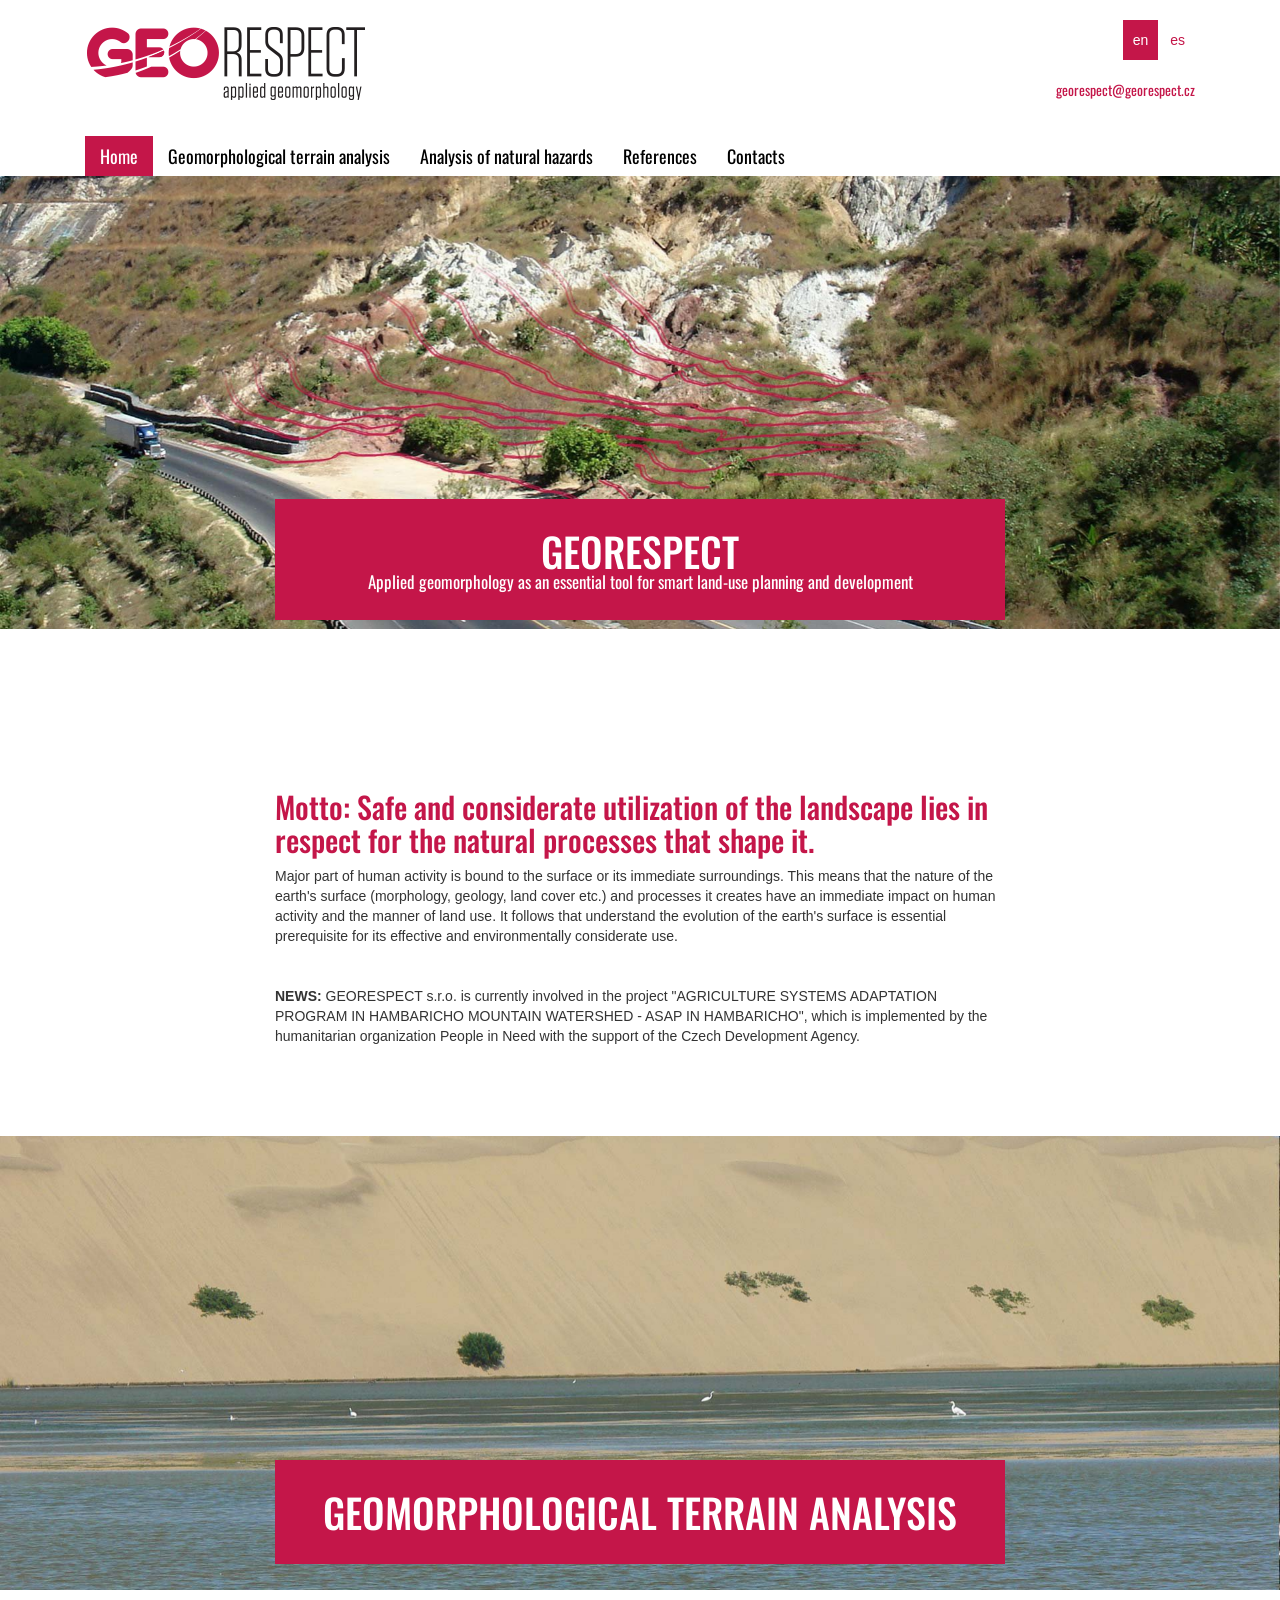
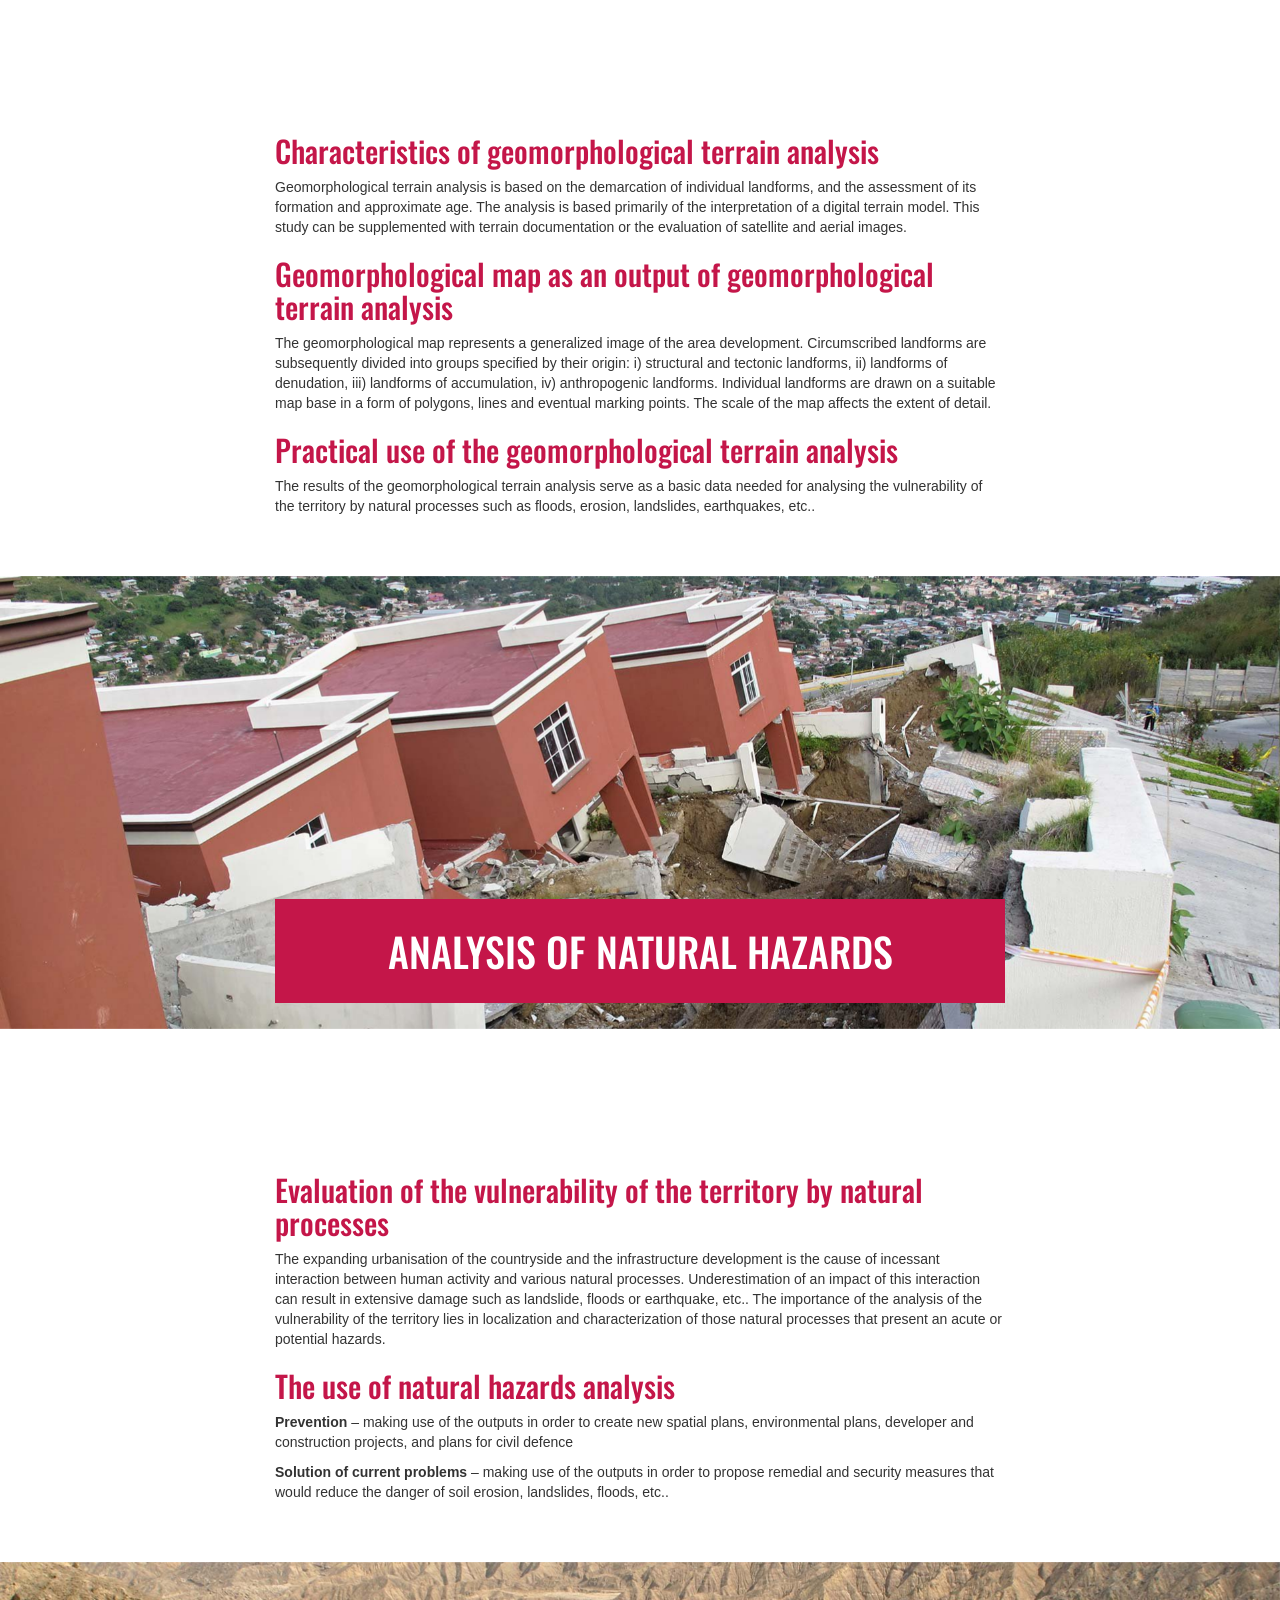
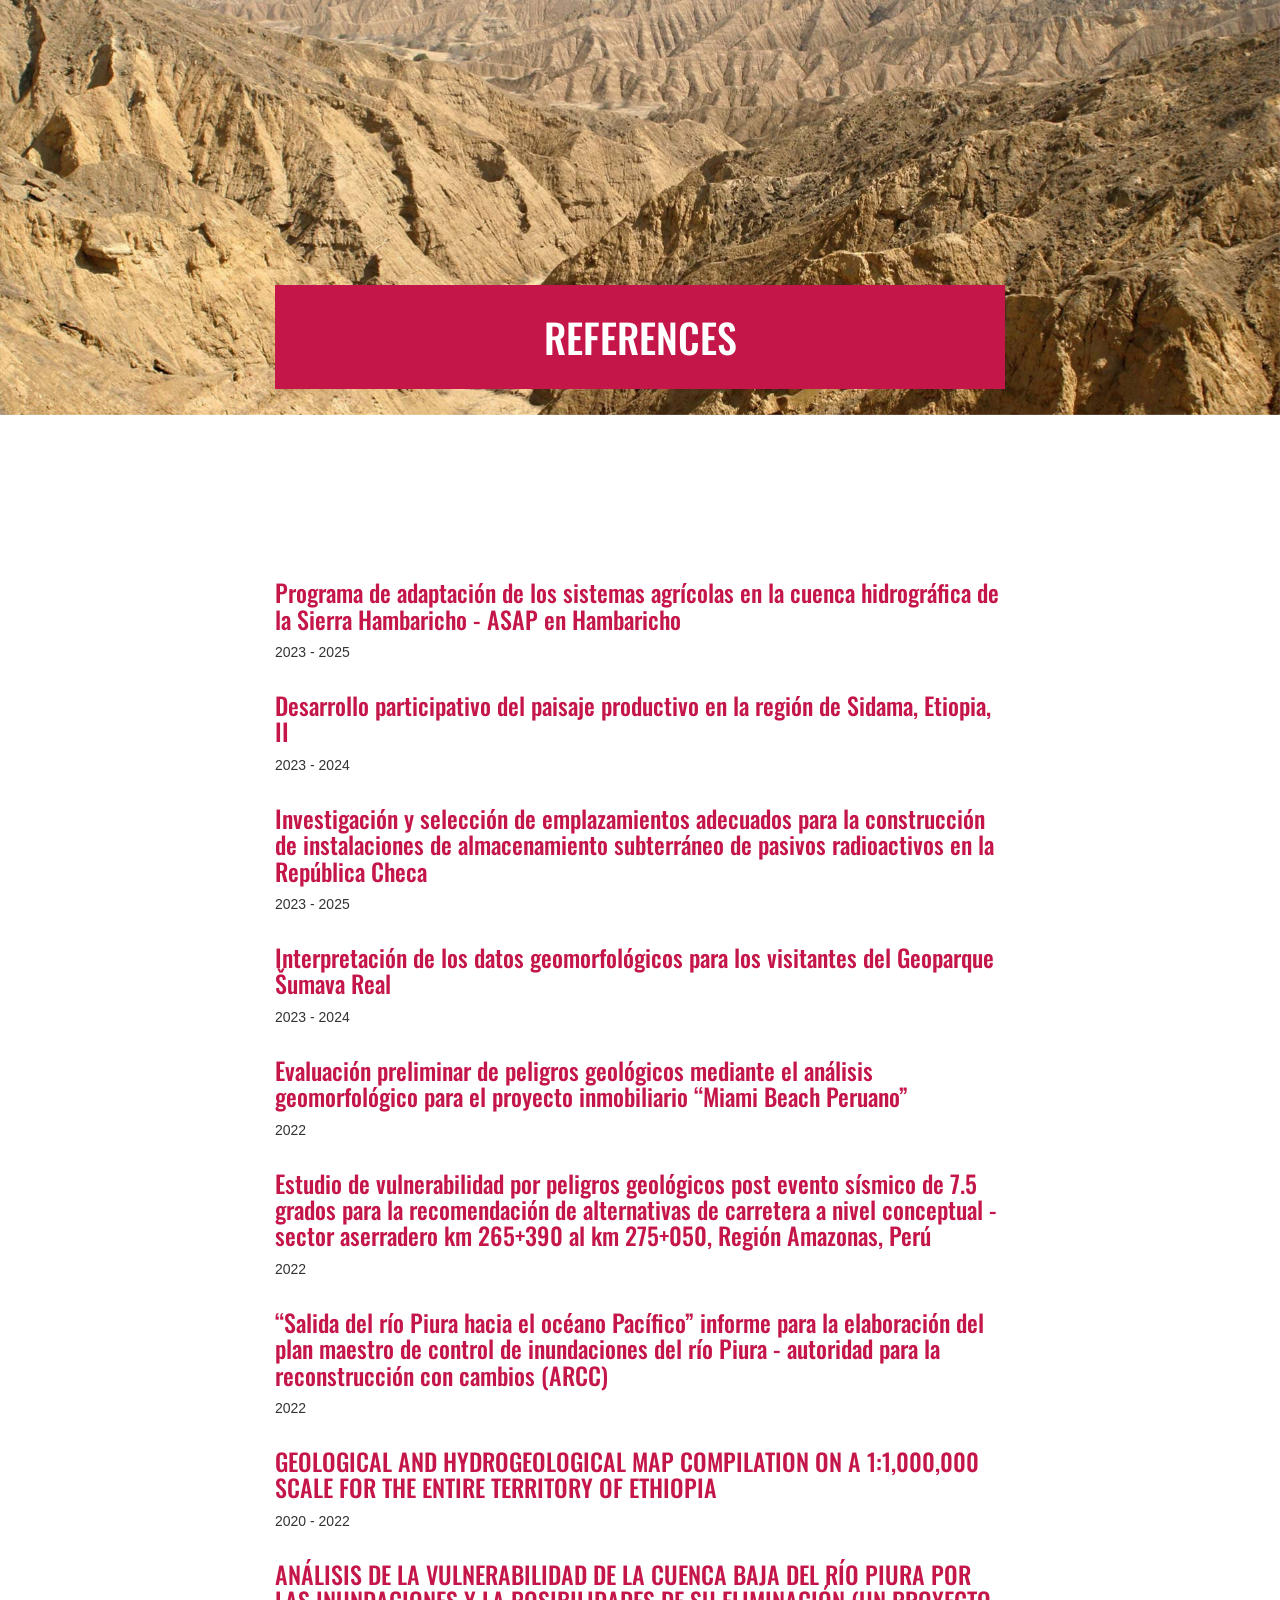
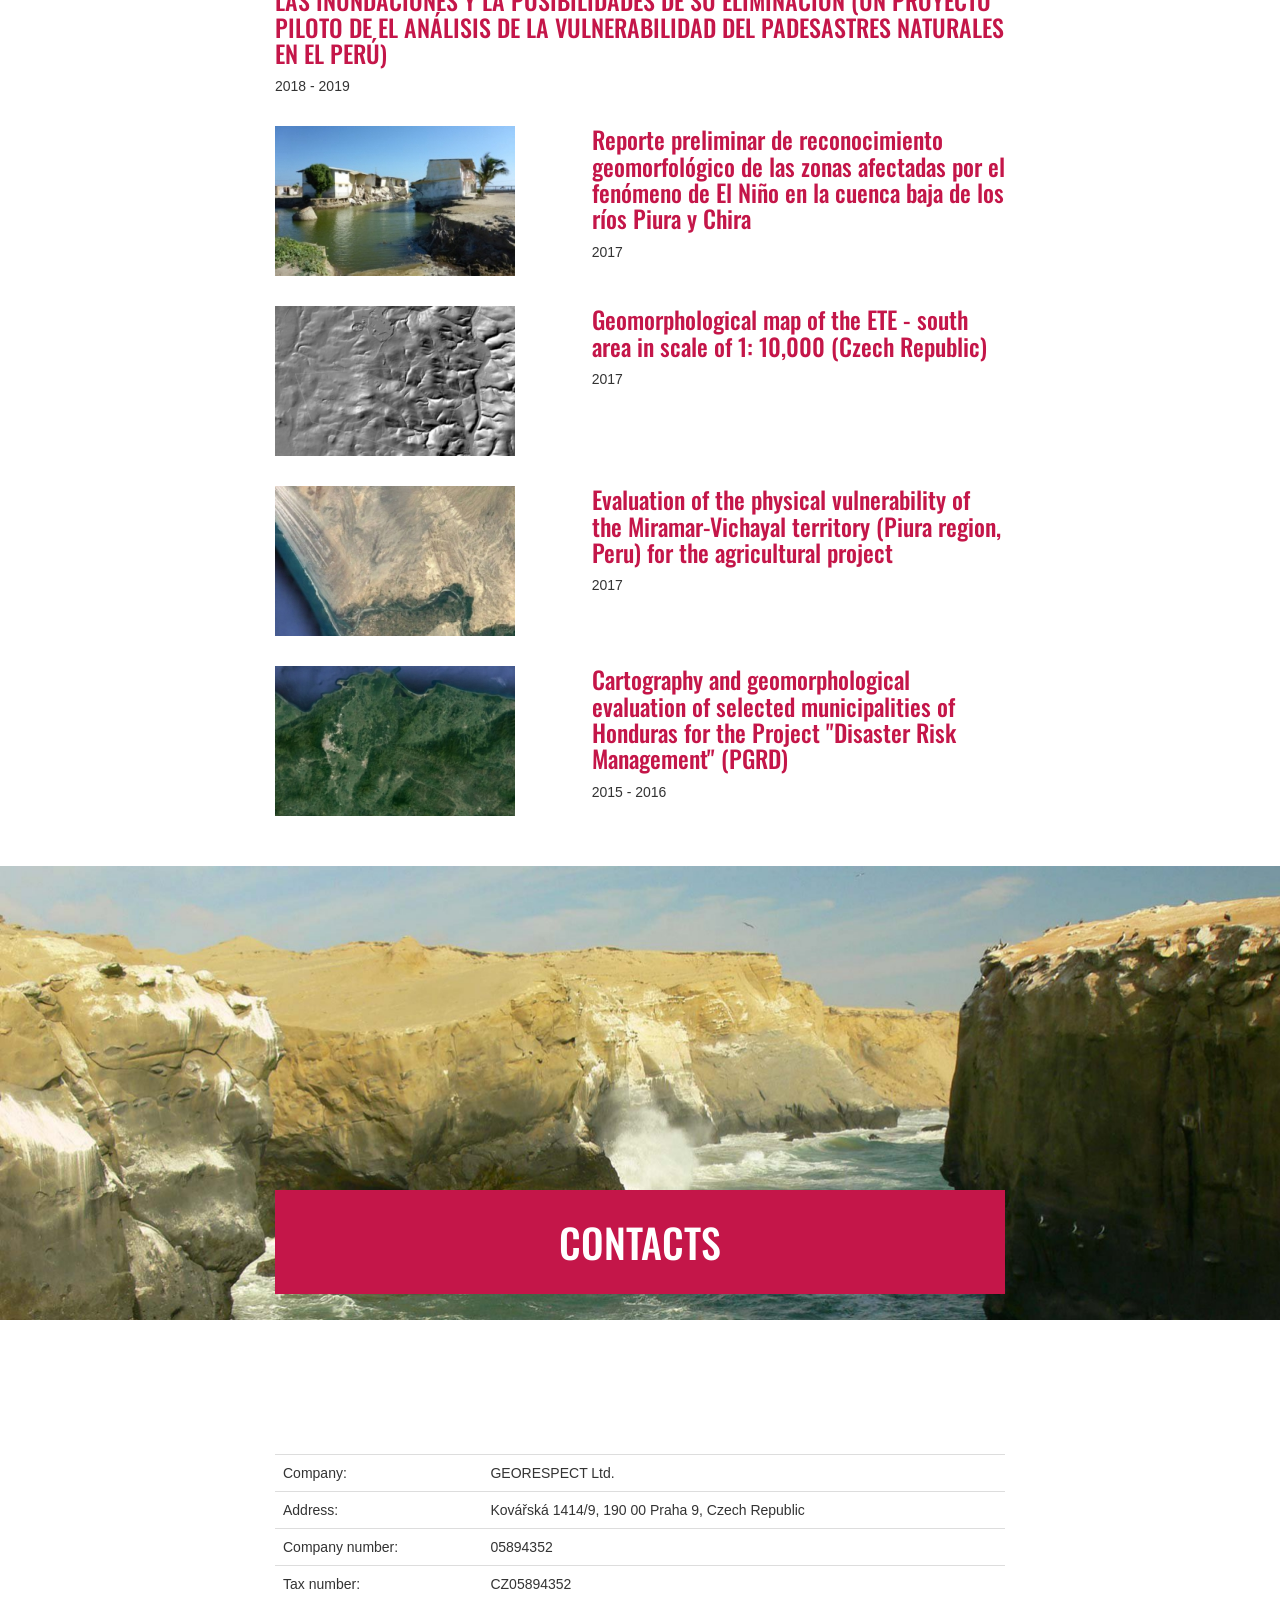
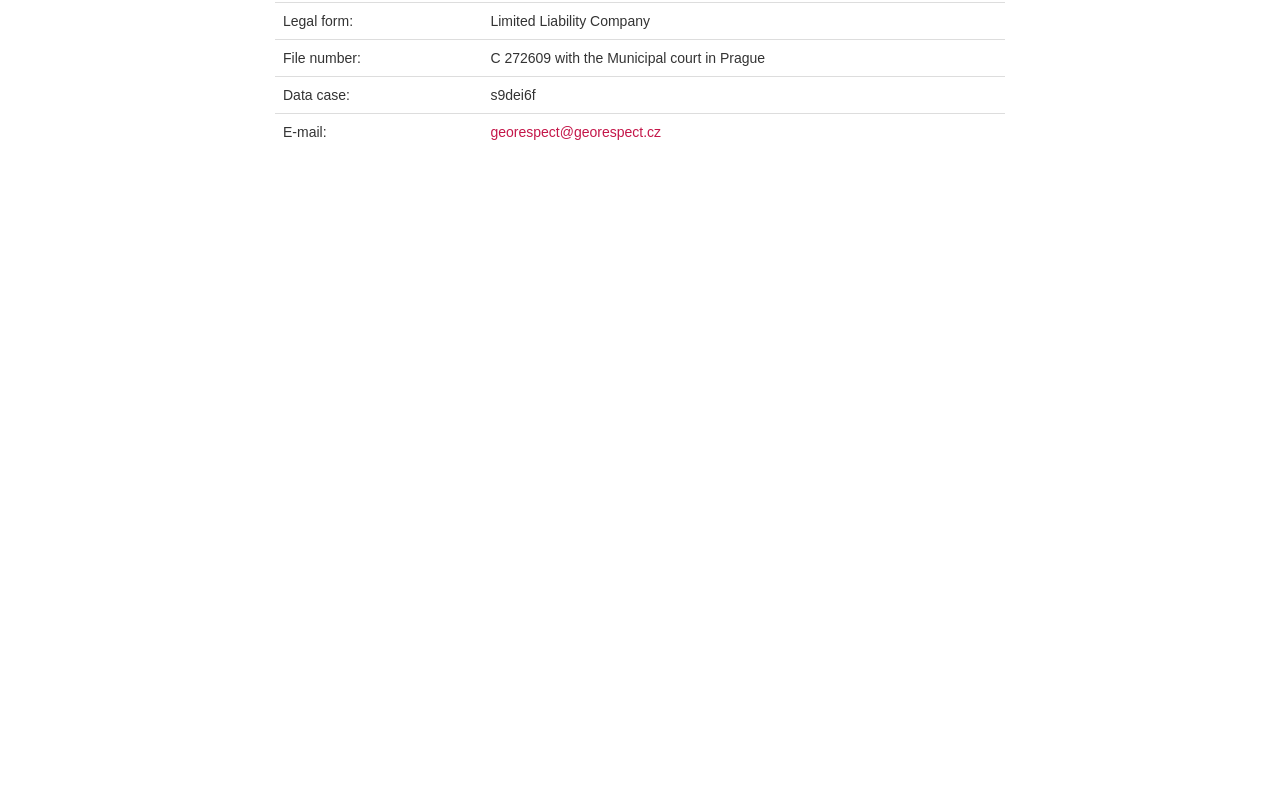
==== cs/index.html @ f71c18c5 "Initial commit" ====
<!DOCTYPE html>
<html>
<head>
	<meta http-equiv="Content-Type" content="text/html; charset=utf-8">

	<meta name="description" content="Home">
	<meta name="keywords" content="Home">
	<meta name="viewport" content="width=device-width, initial-scale=1.0">

	<title>Applied geomorphology | GEO Respect</title>
	
	<link href="https://fonts.googleapis.com/css?family=Oswald:500&amp;subset=latin-ext" rel="stylesheet">

<link rel="stylesheet" type="text/css" href="https://scdn.hucr.cz/font-awesome/4.5.0/css/font-awesome.min.css">
<link rel="stylesheet" type="text/css" href="https://scdn.hucr.cz/fancybox/2.1.5/source/jquery.fancybox.css">
<link rel="stylesheet" type="text/css" href="https://scdn.hucr.cz/jquery/ui/1.10.0/themes/smoothness/jquery-ui.css">
<link rel="stylesheet" type="text/css" href="../webtemp/cssloader-9338802cdaec-jquery-ui.css%3F1493128740.css">
<link rel="stylesheet" type="text/css" href="../webtemp/cssloader-678d8fef0020-bootstrap.css%3F1493128740.css">
<link rel="stylesheet" type="text/css" href="../webtemp/cssloader-245f5d655ae2-common.css%3F1493270820.css">
<link rel="stylesheet" type="text/css" href="../webtemp/cssloader-03749bf49cf5-screen.css%3F1495715760.css">
<link rel="stylesheet" type="text/css" href="../webtemp/cssloader-792d3ff9c9a4-cropper.css%3F1493128740.css">
	
	<link rel="shortcut icon" href="../favicon.ico" type="image/x-icon">
	
<script type="text/javascript" src="https://scdn.hucr.cz/jquery/1.8.3/jquery-1.8.3.min.js"></script>
<script type="text/javascript" src="https://scdn.hucr.cz/jquery/ui/1.10.0/jquery-ui.min.js"></script>
<script type="text/javascript" src="https://scdn.hucr.cz/bootstrap/3.2.0/dist/js/bootstrap.min.js"></script>
<script type="text/javascript" src="https://scdn.hucr.cz/fancybox/2.1.5/source/jquery.fancybox.pack.js"></script>
<script type="text/javascript" src="https://scdn.hucr.cz/plupload/2.1.7/js/plupload.full.min.js"></script>
<script type="text/javascript" src="../webtemp/jsloader-c4ad33f44dfc.js%3F1495527900"></script>

	
		<script type="text/javascript">
			(function(i,s,o,g,r,a,m){ i['GoogleAnalyticsObject']=r;i[r]=i[r]||function(){
			(i[r].q=i[r].q||[]).push(arguments)},i[r].l=1*new Date();a=s.createElement(o),
			m=s.getElementsByTagName(o)[0];a.async=1;a.src=g;m.parentNode.insertBefore(a,m)
			})(window,document,'script','//www.google-analytics.com/analytics.js','ga');
			
			ga('create', "UA-98120403-1", "georespect.cz");
			ga('require', 'linkid', 'linkid.js');
			ga('require', 'ecommerce', 'ecommerce.js');
			ga('send', 'pageview');
		</script>
		
		
</head>

<body id="singlepage" data-spy="scroll" data-target=".menu">
<div id="snippet--flashMessages"></div>	
		<div class="container-fluid wrapper" data-spy="" id="header">
			<div class="container" id="logo">
				<p class="col-xs-12 col-sm-6">
					<a href="index.html">
						<img src="../images/logo.png" alt="logo">
					</a>
				</p>
				<div class="col-xs-12 col-sm-6">
<div id="langs" class="pull-right">
	<ul class="xnav nav-pills">
		<li class="cs active">
			<a href="index.html">en</a>
		</li>
			<li class="es ">
				<a href="../es/index.html">es</a>
			</li>
	</ul>
</div>
<div class="clearfix"></div>					<p class="text-right">
						<a href="mailto:georespect@georespect.cz" class="contact">georespect@georespect.cz</a>
					</p>
				</div>
			</div>
			
			<div class="container" id="menu">

	<div role="navigation" class="navbar navbar-default navbar-static-top">
		<div class="container">
			<div class="navbar-header">
				<button data-target=".navbar-collapse" data-toggle="collapse" class="navbar-toggle" type="button">
					<span class="sr-only">Toggle navigation</span>
					<span class="icon-bar"></span>
					<span class="icon-bar"></span>
					<span class="icon-bar"></span>
				</button>
			</div>

			<div class="navbar-collapse collapse">
					<ul class="nav navbar-nav">



							<li class="applied-geomorphology first
									active
							">
								<a href="index.html#applied-geomorphology">

									Home 
								</a>
							</li>

								

							<li class="geomorphological-terrain-analysis 
							">
								<a href="index.html#geomorphological-terrain-analysis">

									Geomorphological terrain analysis 
								</a>
							</li>

								

							<li class="analysis-of-natural-hazards 
							">
								<a href="index.html#analysis-of-natural-hazards">

									Analysis of natural hazards 
								</a>
							</li>

								

							<li class="references 
							">
								<a href="index.html#references">

									References 
								</a>
							</li>

								

							<li class="contacts 
							">
								<a href="index.html#contacts">

									Contacts 
								</a>
							</li>
					</ul>
			</div>
		</div>
	</div>
			</div>
			
			<div class="clearfix"></div>
		</div>
		
<div id="slider" class="carousel slide" data-ride="carousel" data-interval="4000" data-pause="hover" data-wrap="true">	
	<div class="carousel-inner">
			
			<div class="item active">
						<img src="../files/galleries/1920x680_g3-slide1.jpg" alt="">
				
				<div class="carousel-caption">					
 				</div>
			</div>
	</div>
	
	

</div>		
			<div class="container-fluid clearfix" id="applied-geomorphology">
				<div class="container">
					<div class="col-xs-12 col-md-8 col-md-offset-2">
	<div id="layout1" class="row">
		<div id="center" class="col-xs-12">		

	<div class="editor editor-layout1 ">
	
		<div class="">
				<h1>GEORespect<small>Applied geomorphology as an essential tool for smart land-use planning and development</small></h1>

				<div class="text">
					<h2>Motto: Safe and considerate utilization of the landscape lies in respect for the natural processes that shape it.</h2>
<p>Major part of human activity is bound to the surface or its immediate surroundings. This means that the nature of the earth's surface (morphology, geology, land cover etc.) and processes it creates have an immediate impact on human activity and the manner of land use. It follows that understand the evolution of the earth's surface is essential prerequisite for its effective and environmentally considerate use.</p>
<p>&nbsp;</p>
<p><strong>NEWS:</strong> GEORESPECT s.r.o. is currently involved in the project "AGRICULTURE SYSTEMS ADAPTATION PROGRAM IN HAMBARICHO MOUNTAIN WATERSHED - ASAP IN HAMBARICHO", which is implemented by the humanitarian organization People in Need with the support of the Czech Development Agency.</p>
<p>&nbsp;</p>
				</div>



		</div>
	</div>
		</div>
	</div>					</div>
				</div>
			</div>
<div id="slider" class="carousel slide" data-ride="carousel" data-interval="4000" data-pause="hover" data-wrap="true">	
	<div class="carousel-inner">
			
			<div class="item active">
						<img src="../files/galleries/1920x680_g7-slide1a.jpg" alt="">
				
				<div class="carousel-caption">					
 				</div>
			</div>
	</div>
	
	

</div>		
			<div class="container-fluid clearfix" id="geomorphological-terrain-analysis">
				<div class="container">
					<div class="col-xs-12 col-md-8 col-md-offset-2">
	<div id="layout1" class="row">
		<div id="center" class="col-xs-12">		

	<div class="editor editor-layout1 ">
	
		<div class="">
				<h1>Geomorphological terrain analysis</h1>

				<div class="text">
					<h2>Characteristics of geomorphological terrain analysis</h2>
<p>Geomorphological terrain analysis is based on the demarcation of individual landforms, and the assessment of its formation and approximate age. The analysis is based primarily of the interpretation of a&nbsp;digital terrain model. This study can be supplemented with terrain documentation or the evaluation of satellite and aerial images.</p>
<h2>Geomorphological map as an output of geomorphological terrain analysis</h2>
<p>The geomorphological map represents a&nbsp;generalized image of the area development. Circumscribed landforms are subsequently divided into groups specified by their origin: i) structural and tectonic landforms, ii) landforms of denudation, iii) landforms of accumulation, iv) anthropogenic landforms. Individual landforms are drawn on a&nbsp;suitable map base in a&nbsp;form of polygons, lines and eventual marking points. The scale of the map affects the extent of detail.</p>
<h2>Practical use of the geomorphological terrain analysis</h2>
<p>The results of the geomorphological terrain analysis serve as a&nbsp;basic data needed for analysing the vulnerability of the territory by natural processes such as floods, erosion, landslides, earthquakes, etc..</p>
				</div>



		</div>
	</div>
		</div>
	</div>					</div>
				</div>
			</div>
<div id="slider" class="carousel slide" data-ride="carousel" data-interval="4000" data-pause="hover" data-wrap="true">	
	<div class="carousel-inner">
			
			<div class="item active">
						<img src="../files/galleries/1920x680_g9-slide2.jpg" alt="">
				
				<div class="carousel-caption">					
 				</div>
			</div>
	</div>
	
	

</div>		
			<div class="container-fluid clearfix" id="analysis-of-natural-hazards">
				<div class="container">
					<div class="col-xs-12 col-md-8 col-md-offset-2">
	<div id="layout1" class="row">
		<div id="center" class="col-xs-12">		

	<div class="editor editor-layout1 ">
	
		<div class="">
				<h1>Analysis of natural hazards</h1>

				<div class="text">
					<h2>Evaluation of the vulnerability of the territory by natural processes</h2>
<p>The expanding urbanisation of the countryside and the infrastructure development is the cause of incessant interaction between human activity and various natural processes. Underestimation of an impact of this interaction can result in extensive damage such as landslide, floods or earthquake, etc.. The importance of the analysis of the vulnerability of the territory lies in localization and characterization of those natural processes that present an acute or potential hazards.</p>
<h2>The use of natural hazards analysis</h2>
<p><strong>Prevention</strong> &ndash; making use of the outputs in order to create new spatial plans, environmental plans, developer and construction projects, and plans for civil defence</p>
<p><strong>Solution of current problems</strong> &ndash; making use of the outputs in order to propose remedial and security measures that would reduce the danger of soil erosion, landslides, floods, etc..</p>
				</div>



		</div>
	</div>
		</div>
	</div>					</div>
				</div>
			</div>
<div id="slider" class="carousel slide" data-ride="carousel" data-interval="4000" data-pause="hover" data-wrap="true">	
	<div class="carousel-inner">
			
			<div class="item active">
						<img src="../files/galleries/1920x680_g14-slide4.jpg" alt="">
				
				<div class="carousel-caption">					
 				</div>
			</div>
	</div>
	
	

</div>		
			<div class="container-fluid clearfix" id="references">
				<div class="container">
					<div class="col-xs-12 col-md-8 col-md-offset-2">
	<div id="layout1" class="row">
		<div id="center" class="col-xs-12">	
			<h1>References</h1>	

<div class="articles layout1 row">
		
		
		<div class="article col-xs-12">
				
			<div class="row">
				
				
				<div class="col-xs-12">
						<h3 class="no-margin-top">
							Programa de adaptación de los sistemas agrícolas en la cuenca hidrográfica de la Sierra Hambaricho - ASAP en Hambaricho
						</h3>
					
						<div class="description">
							<p class="no-margin">
								2023 - 2025
							</p>
						</div>
					
						<div class="text">				
							<p>Ubicaci&oacute;n:&nbsp;Regi&oacute;n Sidama, Etiop&iacute;a</p>
<p>Contratante:&nbsp;ONG People in Need -&nbsp; Agencia de Desarrollo de la Rep&uacute;blica Checa</p>
<p>Objetivo: An&aacute;lisis de los riesgos geol&oacute;gicos y medioambientales en la zona de la Sierra Hambaricho.</p>
						</div>
				</div>
			</div>
		</div>
		
			<div class="clearfix"></div>
		
		
		<div class="article col-xs-12">
				
			<div class="row">
				
				
				<div class="col-xs-12">
						<h3 class="no-margin-top">
							Desarrollo participativo del paisaje productivo en la región de Sidama, Etiopia, II
						</h3>
					
						<div class="description">
							<p class="no-margin">
								2023 - 2024
							</p>
						</div>
					
						<div class="text">				
							<p><em>Ubicaci&oacute;n:</em>&nbsp;Regi&oacute;n Sidama, Etiop&iacute;a</p>
<p><em>Contratante:</em> ONG People in Need -&nbsp; Agencia de Desarrollo de la Rep&uacute;blica Checa</p>
<p><em>Objetivo:</em> Estudio biof&iacute;sico (riesgos geol&oacute;gicos), exploraci&oacute;n y documentaci&oacute;n enfocadas en las caracter&iacute;sticas geomorfol&oacute;gicas, litol&oacute;gicas y geodin&aacute;micas locales a fin de conservar y gestionar los recursos de agua y suelo hacia una &nbsp;agricultura sostenible y protecci&oacute;n de los recursos naturales.</p>
						</div>
				</div>
			</div>
		</div>
		
			<div class="clearfix"></div>
		
		
		<div class="article col-xs-12">
				
			<div class="row">
				
				
				<div class="col-xs-12">
						<h3 class="no-margin-top">
							Investigación y selección de emplazamientos adecuados para la construcción de instalaciones de almacenamiento subterráneo de pasivos radioactivos en la República Checa
						</h3>
					
						<div class="description">
							<p class="no-margin">
								2023 - 2025
							</p>
						</div>
					
						<div class="text">				
							<p><em>Contratante</em>:&nbsp;Autoridad de Repositorios de Residuos Radiactivos&nbsp;(SURAO)</p>
<p><em>Ubicaci&oacute;n:</em> Rep&uacute;blica Checa</p>
<p><em>Objetivo:</em>&nbsp;Consultor&iacute;a especializada en geolog&iacute;a y geomorfolog&iacute;a para la investigaci&oacute;n y selecci&oacute;n emplazamientos adecuados para la construcci&oacute;n de instalaciones de almacenamiento subterr&aacute;neo de pasivos radioactivos.&nbsp;</p>
						</div>
				</div>
			</div>
		</div>
		
			<div class="clearfix"></div>
		
		
		<div class="article col-xs-12">
				
			<div class="row">
				
				
				<div class="col-xs-12">
						<h3 class="no-margin-top">
							Interpretación de los datos geomorfológicos para los visitantes del Geoparque Šumava Real
						</h3>
					
						<div class="description">
							<p class="no-margin">
								2023 - 2024
							</p>
						</div>
					
						<div class="text">				
							<p><em>Ubicaci&oacute;n:</em>&nbsp;Regi&oacute;n Pilsen y Regi&oacute;n Bohemia, Rep&uacute;blica Checa</p>
<p><em>Objetivo:</em></p>
<ul>
<li>An&aacute;lisis geomorfol&oacute;gico del terreno e interpretaci&oacute;n de datos topogr&aacute;ficos por escaneo LIDAR.</li>
<li>Mapa geomorfol&oacute;gico del terreno (500 km2).</li>
<li>Aplicativo digital.</li>
</ul>
						</div>
				</div>
			</div>
		</div>
		
			<div class="clearfix"></div>
		
		
		<div class="article col-xs-12">
				
			<div class="row">
				
				
				<div class="col-xs-12">
						<h3 class="no-margin-top">
							Evaluación preliminar de peligros geológicos mediante el análisis geomorfológico para el proyecto inmobiliario “Miami Beach Peruano”
						</h3>
					
						<div class="description">
							<p class="no-margin">
								2022
							</p>
						</div>
					
						<div class="text">				
							<p>&nbsp;</p>
<p><em>Ubicaci&oacute;n:</em>&nbsp;Distrito Comandante Noel, Provincia de Casma, Regi&oacute;n Ancash, Per&uacute;</p>
<p><em>Objetivo:</em> Evaluaci&oacute;n preliminar para la identificaci&oacute;n de peligros geol&oacute;gicos existentes en un contexto de hasta 50 km2 mediante el an&aacute;lisis geomorfol&oacute;gico en gabinete de acuerdo con el siguiente detalle: 20Km2 (escala: 1: 5000), 30Km2 (escala: 1:25 000).</p>
						</div>
				</div>
			</div>
		</div>
		
			<div class="clearfix"></div>
		
		
		<div class="article col-xs-12">
				
			<div class="row">
				
				
				<div class="col-xs-12">
						<h3 class="no-margin-top">
							Estudio de vulnerabilidad por peligros geológicos post evento sísmico de 7.5 grados para la recomendación de alternativas de carretera a nivel conceptual - sector aserradero km 265+390 al km 275+050, Región Amazonas, Perú
						</h3>
					
						<div class="description">
							<p class="no-margin">
								2022
							</p>
						</div>
					
						<div class="text">				
							<p><em>Tipo del proyecto:</em> Proyecto de la Concesionaria IIRSA NORTE</p>
<p><em>Ubicaci&oacute;n:</em> Sector Aserradero, Distrito de Jamalca, Provincia Utcubamba, Regi&oacute;n Amazonas, Per&uacute;</p>
<p><em>Objetivo del proyecto:</em></p>
<ul>
<li>Levantamiento topogr&aacute;fico LIDAR por UAV del &aacute;rea de estudio que abarca hasta 60km2.</li>
<li>Creaci&oacute;n del modelo digital del relieve (MDR) en un &aacute;rea de hasta 60km2 a escala 1:10,000.</li>
<li>An&aacute;lisis geomorfol&oacute;gico del terreno e interpretaci&oacute;n geomorfol&oacute;gica de las im&aacute;genes satelitales y MDR.</li>
<li>Relevamiento de campo de la documentaci&oacute;n geol&oacute;gica y geomorfol&oacute;gica de forma visual.</li>
<li>An&aacute;lisis de la susceptibilidad del territorio por peligros naturales.</li>
<li>Con base en la identificaci&oacute;n de las zonas de la alta vulnerabilidad por peligros geol&oacute;gicos, plantear al menos 03 alternativas de trazo para el sector de Aserradero a nivel conceptual.</li>
<li>Presentar una propuesta de las medidas de protecci&oacute;n para eliminar el impacto de los procesos naturales.</li>
</ul>
						</div>
				</div>
			</div>
		</div>
		
			<div class="clearfix"></div>
		
		
		<div class="article col-xs-12">
				
			<div class="row">
				
				
				<div class="col-xs-12">
						<h3 class="no-margin-top">
							“Salida del río Piura hacia el océano Pacífico” informe para la elaboración del plan maestro de control de inundaciones del río Piura - autoridad para la reconstrucción con cambios (ARCC)
						</h3>
					
						<div class="description">
							<p class="no-margin">
								2022
							</p>
						</div>
					
						<div class="text">				
							<p>Recomendaci&oacute;n de una ruta adecuada para la descarga de aguas de inundaci&oacute;n al mar mediante el an&aacute;lisis geomorfol&oacute;gico del terreno.&nbsp;</p>
<p>Proyecto de la Autoridad para la Reconstrucci&oacute;n con Cambios, Gobierno Peruano.<br />Subcontrato de GEORESPECT s.r.o. para ARUP PER&Uacute;.<br /><br /></p>
						</div>
				</div>
			</div>
		</div>
		
			<div class="clearfix"></div>
		
		
		<div class="article col-xs-12">
				
			<div class="row">
				
				
				<div class="col-xs-12">
						<h3 class="no-margin-top">
							GEOLOGICAL AND HYDROGEOLOGICAL MAP COMPILATION ON A 1:1,000,000 SCALE FOR THE ENTIRE TERRITORY OF ETHIOPIA
						</h3>
					
						<div class="description">
							<p class="no-margin">
								2020 - 2022
							</p>
						</div>
					
						<div class="text">				
							<p>GEORESPECT como subcontrator del Servicio Geol&oacute;gico Checo implementa las siguientes actividades dentro de este proyecto:</p>
<ul>
<li>Desarrollo de una base topogr&aacute;fica para el mapeo geol&oacute;gico a escala 1: 750.000 del territorio del pa&iacute;s de Etiop&iacute;a;</li>
<li>An&aacute;lisis morfo-tect&oacute;nico del territorio del pa&iacute;s de Etiop&iacute;a a&nbsp; escala 1: 750.000.</li>
</ul>
<p>El proyecto est&aacute; financiado por la Agencia Checa de Desarrollo.</p>
						</div>
				</div>
			</div>
		</div>
		
			<div class="clearfix"></div>
		
		
		<div class="article col-xs-12">
				
			<div class="row">
				
				
				<div class="col-xs-12">
						<h3 class="no-margin-top">
							ANÁLISIS DE LA VULNERABILIDAD DE LA CUENCA BAJA DEL RÍO PIURA POR LAS INUNDACIONES Y LA POSIBILIDADES DE SU ELIMINACIÓN (UN PROYECTO PILOTO DE EL ANÁLISIS DE LA VULNERABILIDAD DEL PADESASTRES NATURALES EN EL PERÚ)
						</h3>
					
						<div class="description">
							<p class="no-margin">
								2018 - 2019


							</p>
						</div>
					
						<div class="text">				
							<p>El tema del proyecto fue analizar 2 500 km2 de la cuenca baja del R&iacute;o Piura en t&eacute;rminos de su vulnerabilidad a las inundaciones. La implementaci&oacute;n incluy&oacute;:</p>
<ul>
<li>Evaluaci&oacute;n de los impactos del fen&oacute;meno El Ni&ntilde;o 2017.</li>
<li>Estudio de susceptibilidad de la zona por las inundaciones una escala de 1: 25,000.</li>
<li>Propuesta de medidas para reducir la vulnerabilidad del territorio a las inundaciones.</li>
</ul>
<p>El proyecto se ejecut&oacute; con el apoyo financiero de la Agencia Checa de Desarrollo.</p>
						</div>
				</div>
			</div>
		</div>
		
			<div class="clearfix"></div>
		
		
		<div class="article col-xs-12">
				
			<div class="row">
				
					<div class="col-xs-5">
						<p class="img no-margin">
							<a href="../files/galleries/g15-Cangrejos-web.jpg" rel="g15" class="fancybox">
								<img src="../files/galleries/240x150_g15-Cangrejos-web.jpg" alt="" class="img-responsive">
							</a>
						</p>
					</div>
				
				<div class="col-xs-7">
						<h3 class="no-margin-top">
							Reporte preliminar de reconocimiento geomorfológico de las zonas afectadas por el fenómeno de El Niño en la cuenca baja de los ríos Piura y Chira
						</h3>
					
						<div class="description">
							<p class="no-margin">
								2017
							</p>
						</div>
					
						<div class="text">				
							
						</div>
				</div>
			</div>
		</div>
		
			<div class="clearfix"></div>
		
		
		<div class="article col-xs-12">
				
			<div class="row">
				
					<div class="col-xs-5">
						<p class="img no-margin">
							<a href="../files/galleries/g11-ETE-jih.JPG" rel="g11" class="fancybox">
								<img src="../files/galleries/240x150_g11-ETE-jih.JPG" alt="" class="img-responsive">
							</a>
						</p>
					</div>
				
				<div class="col-xs-7">
						<h3 class="no-margin-top">
							Geomorphological map of the ETE - south area in scale of 1: 10,000 (Czech Republic)
						</h3>
					
						<div class="description">
							<p class="no-margin">
								2017
							</p>
						</div>
					
						<div class="text">				
							<p>The subject of the contract was to create a geomorphological map of the southern part of the Nuclear Power Plant Temel&iacute;n (32 km2) based on the analysis of digital terrain model. The basic aim of the analysis was to define geomorphological forms, units and to evaluate present exodynamic processes.</p>
<p>The GEORESPECT Ltd. made it as a subcontractor for the company AQUATEST under the contract "Evaluation of geological and other information on selected areas of the Czech Moldanubicum, in terms of potential suitability for the storage of nuclear waste in polygon ETE - South". The sponsor of this contract is the organizational structure of the Czech Republic - Radioactive Waste Repository.</p>
						</div>
				</div>
			</div>
		</div>
		
			<div class="clearfix"></div>
		
		
		<div class="article col-xs-12">
				
			<div class="row">
				
					<div class="col-xs-5">
						<p class="img no-margin">
							<a href="../files/galleries/g12-Miramar-Vichayal-Peru.JPG" rel="g12" class="fancybox">
								<img src="../files/galleries/240x150_g12-Miramar-Vichayal-Peru.JPG" alt="" class="img-responsive">
							</a>
						</p>
					</div>
				
				<div class="col-xs-7">
						<h3 class="no-margin-top">
							Evaluation of the physical vulnerability of the Miramar-Vichayal territory (Piura region, Peru) for the agricultural project
						</h3>
					
						<div class="description">
							<p class="no-margin">
								2017
							</p>
						</div>
					
						<div class="text">				
							<p>The aim of the work was to evaluate present exodynamic processes with a special focus on potential natural hazards (floods, erosion, landslides and salinization) on area of 12&nbsp;000 ha. The outputs were geomorphological map, map of susceptibility of the territory to natural hazards and overview of safe areas for agriculture.</p>
<p>The work was produced for the private company Agroetanol Pacifico s.a.</p>
						</div>
				</div>
			</div>
		</div>
		
			<div class="clearfix"></div>
		
		
		<div class="article col-xs-12">
				
			<div class="row">
				
					<div class="col-xs-5">
						<p class="img no-margin">
							<a href="../files/galleries/g13-Honduras.JPG" rel="g13" class="fancybox">
								<img src="../files/galleries/240x150_g13-Honduras.JPG" alt="" class="img-responsive">
							</a>
						</p>
					</div>
				
				<div class="col-xs-7">
						<h3 class="no-margin-top">
							Cartography and geomorphological evaluation of selected municipalities of Honduras for the Project "Disaster Risk Management" (PGRD)
						</h3>
					
						<div class="description">
							<p class="no-margin">
								2015 - 2016
							</p>
						</div>
					
						<div class="text">				
							<p>The subject of the contract was to create a geomorphological maps of 14 selected municipalities of Honduras (approx. 7&nbsp;000 km2) based on the analysis of digital terrain model. The aim of the analysis was to define individual landforms and to evaluate present exodynamic processes with a special focus on natural hazards.</p>
<p>The work was implemented as a subcontract for COPECO.</p>
						</div>
				</div>
			</div>
		</div>
		
			<div class="clearfix"></div>
	
</div>		</div>
	</div>					</div>
				</div>
			</div>
<div id="slider" class="carousel slide" data-ride="carousel" data-interval="4000" data-pause="hover" data-wrap="true">	
	<div class="carousel-inner">
			
			<div class="item active">
						<img src="../files/galleries/1920x680_g10-slide5.jpg" alt="">
				
				<div class="carousel-caption">					
 				</div>
			</div>
	</div>
	
	

</div>		
			<div class="container-fluid clearfix" id="contacts">
				<div class="container">
					<div class="col-xs-12 col-md-8 col-md-offset-2">
	<div id="layout1" class="row">
		<div id="center" class="col-xs-12">		

	<div class="editor editor-layout1 ">
	
		<div class="">
				<h1>Contacts</h1>

				<div class="text">
					<table class=" table">
<tbody>
<tr>
<td>Company:</td>
<td>GEORESPECT Ltd.</td>
</tr>
<tr>
<td>Address:</td>
<td>Kov&aacute;řsk&aacute; 1414/9, 190&nbsp;00 Praha 9, Czech Republic</td>
</tr>
<tr>
<td>Company number:</td>
<td>05894352</td>
</tr>
<tr>
<td>Tax number:</td>
<td>CZ05894352</td>
</tr>
<tr>
<td>Legal form:</td>
<td>Limited Liability Company</td>
</tr>
<tr>
<td>File number:</td>
<td>C 272609 with the Municipal court in Prague</td>
</tr>
<tr>
<td>Data case:</td>
<td>s9dei6f</td>
</tr>
<tr>
<td>E-mail:</td>
<td><a href="mailto:georespect@georespect.cz">georespect@georespect.cz</a></td>
</tr>
</tbody>
</table>
<p>&nbsp;</p>
				</div>



		</div>
	</div>
		</div>
	</div>					</div>
				</div>
			</div>
		
		<div class="map">
			<iframe src="https://www.google.com/maps/embed?pb=!1m18!1m12!1m3!1d8613.745265094734!2d14.670140556574882!3d50.06977543891898!2m3!1f0!2f0!3f0!3m2!1i1024!2i768!4f13.1!3m3!1m2!1s0x470b8caf518f5299%3A0xbde25b44167171e8!2zxb1sZWJza8OhIDE2MTksIDE5MCAxNiDDmmplemQgbmFkIExlc3k!5e0!3m2!1scs!2scz!4v1493242471732" height="500" frameborder="0" style="border:0; width: 100%;" allowfullscreen></iframe>
		</div>
</body>
</html>
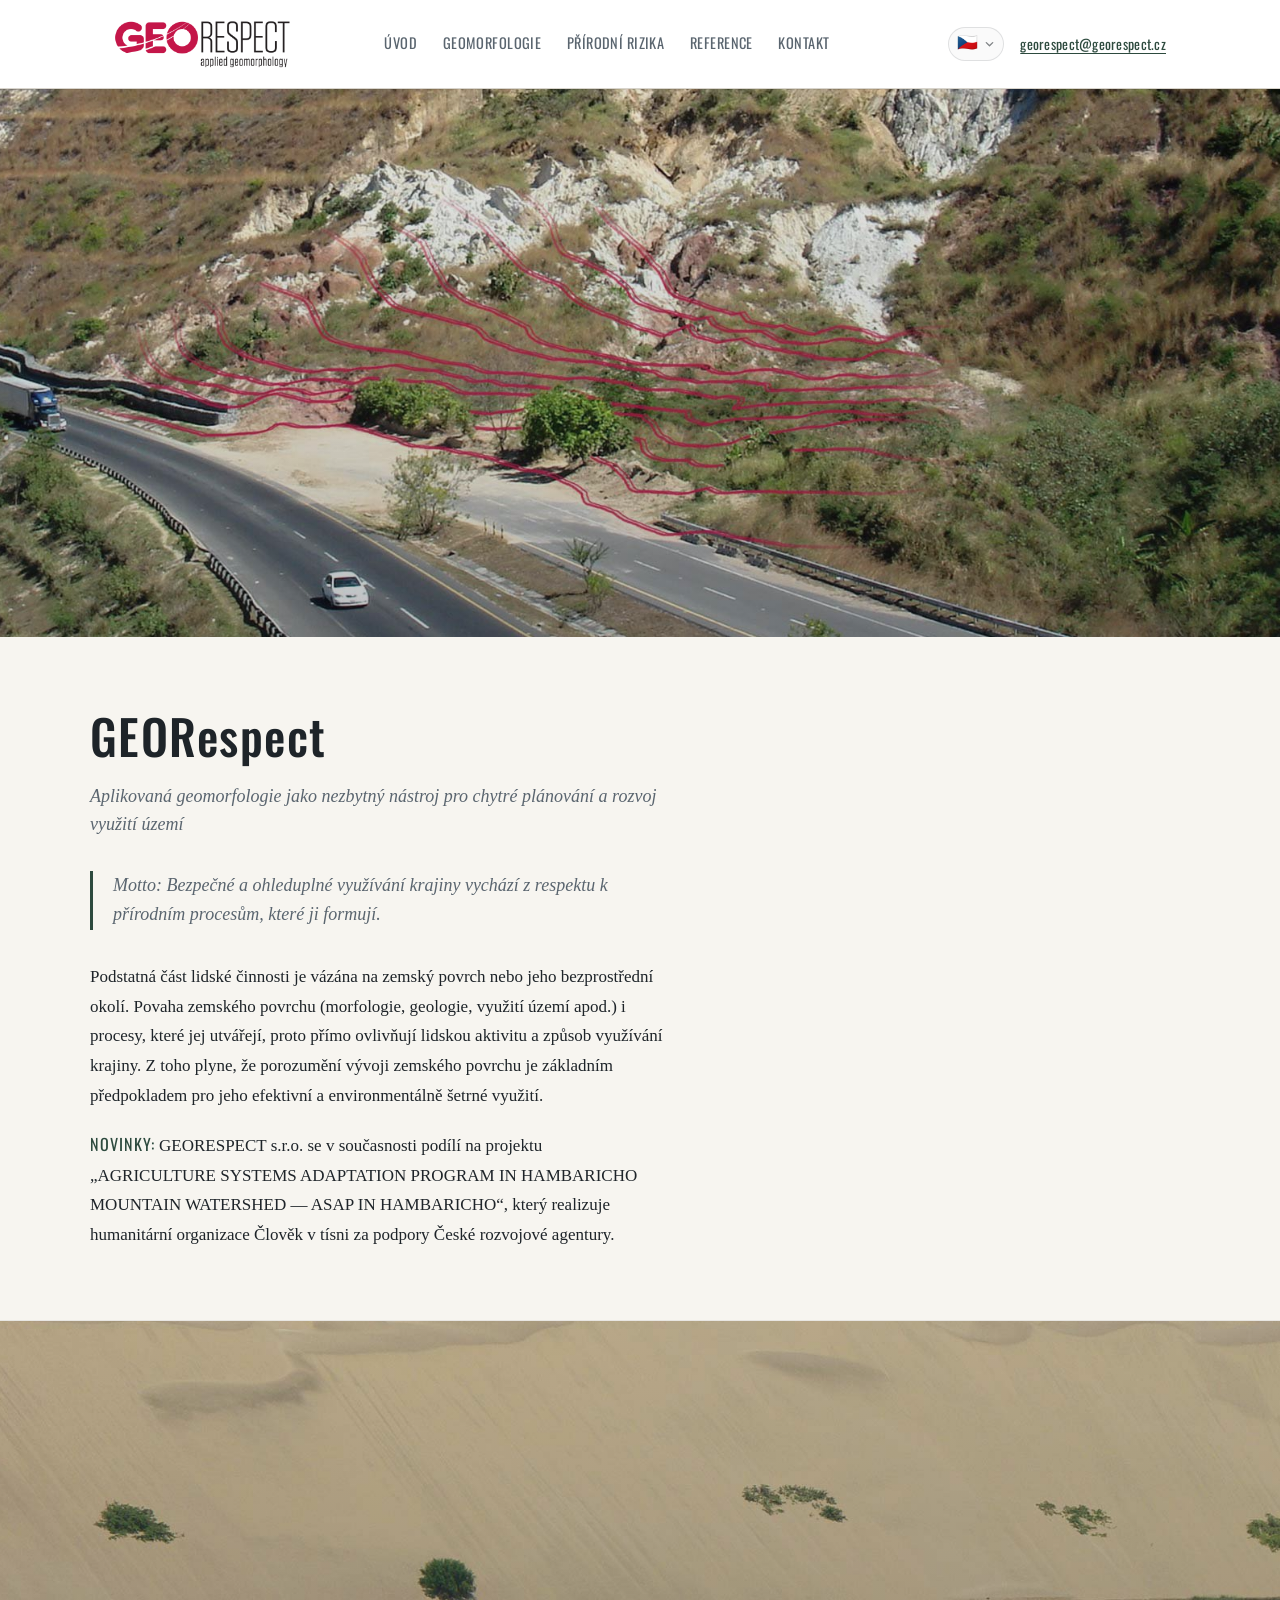
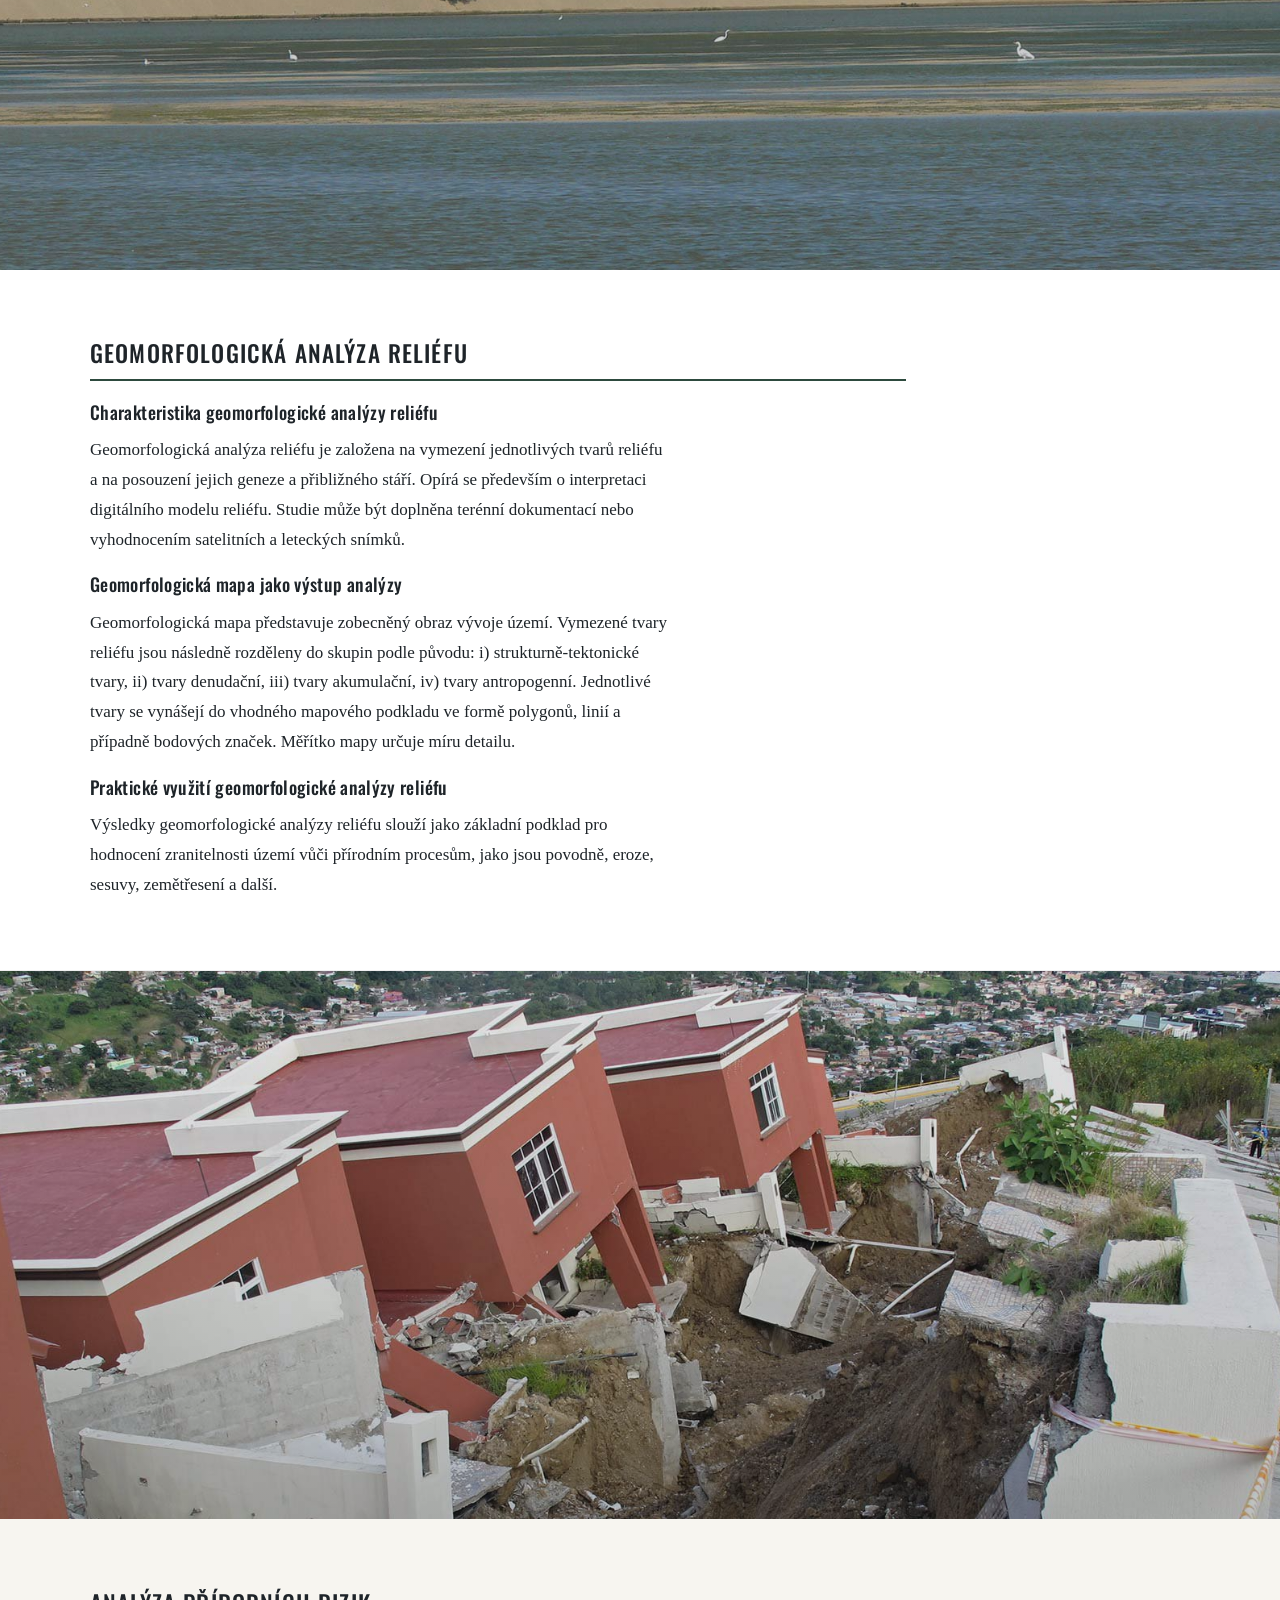
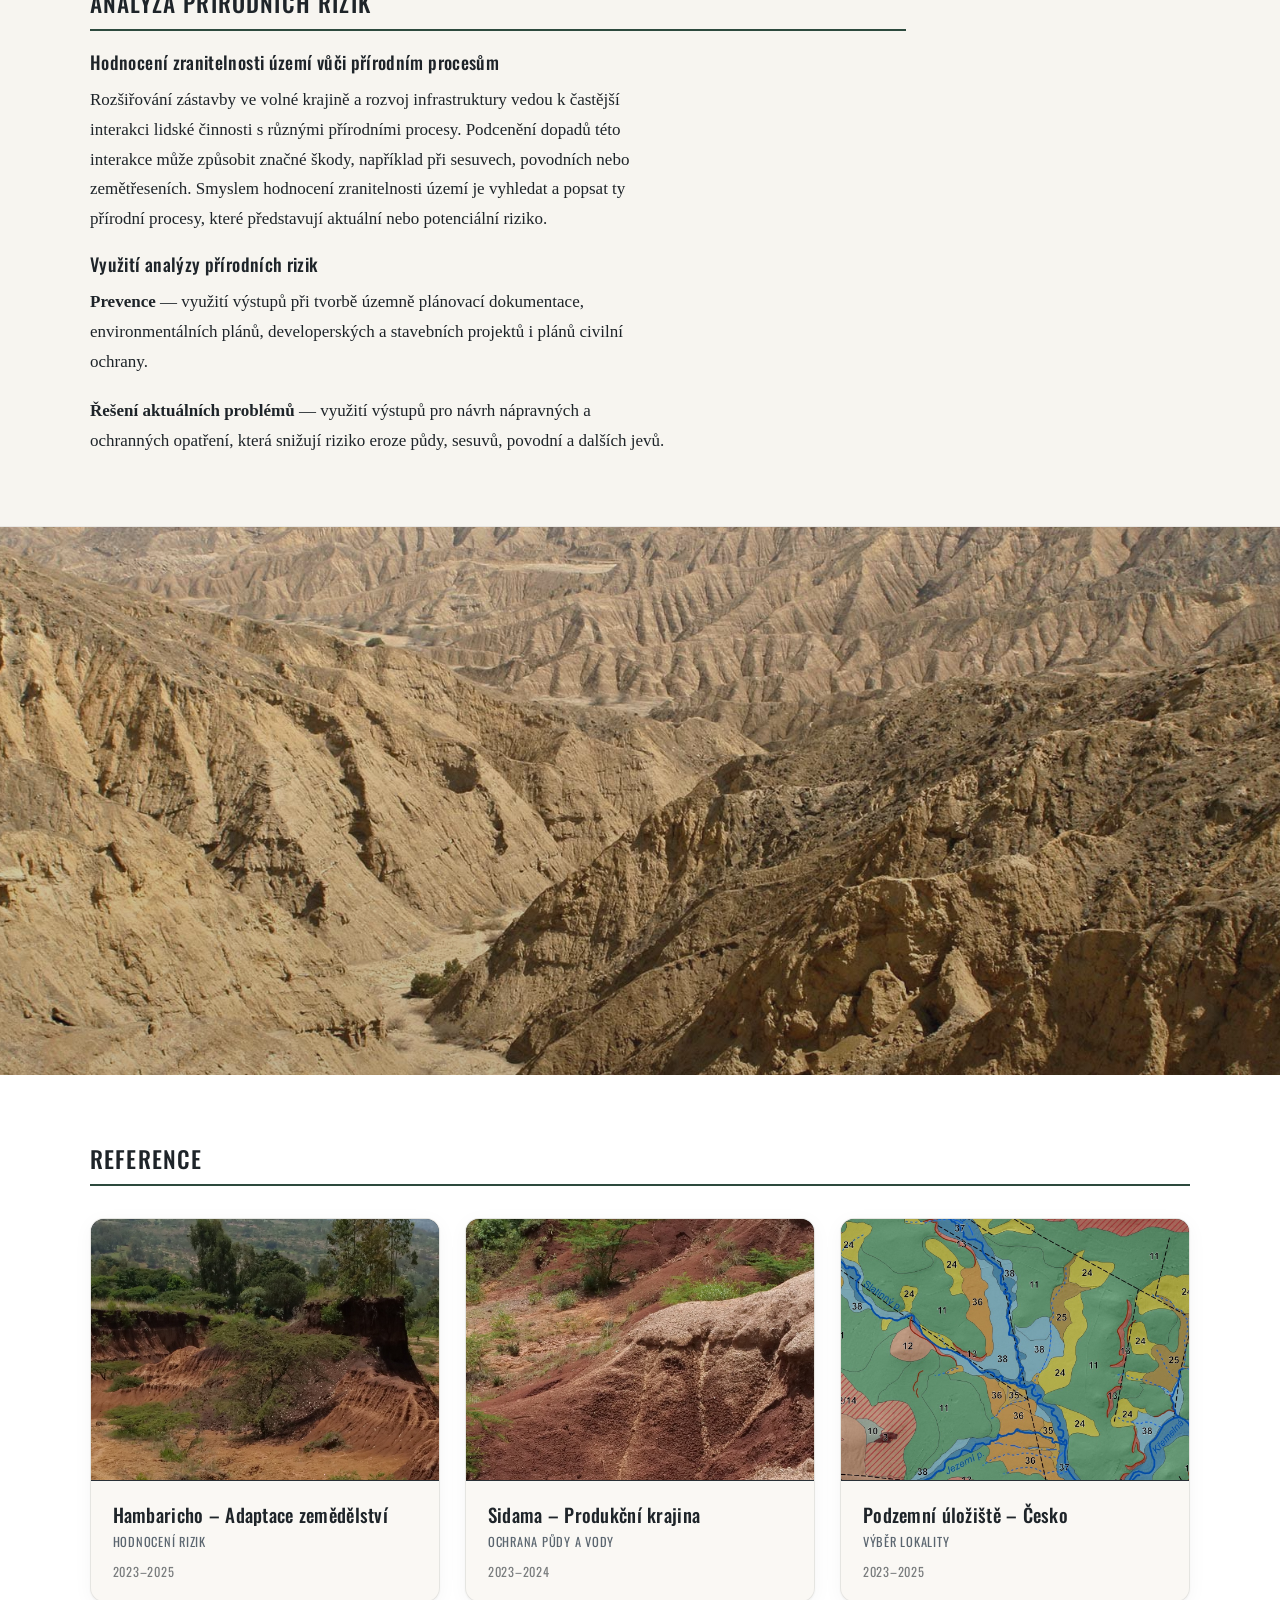
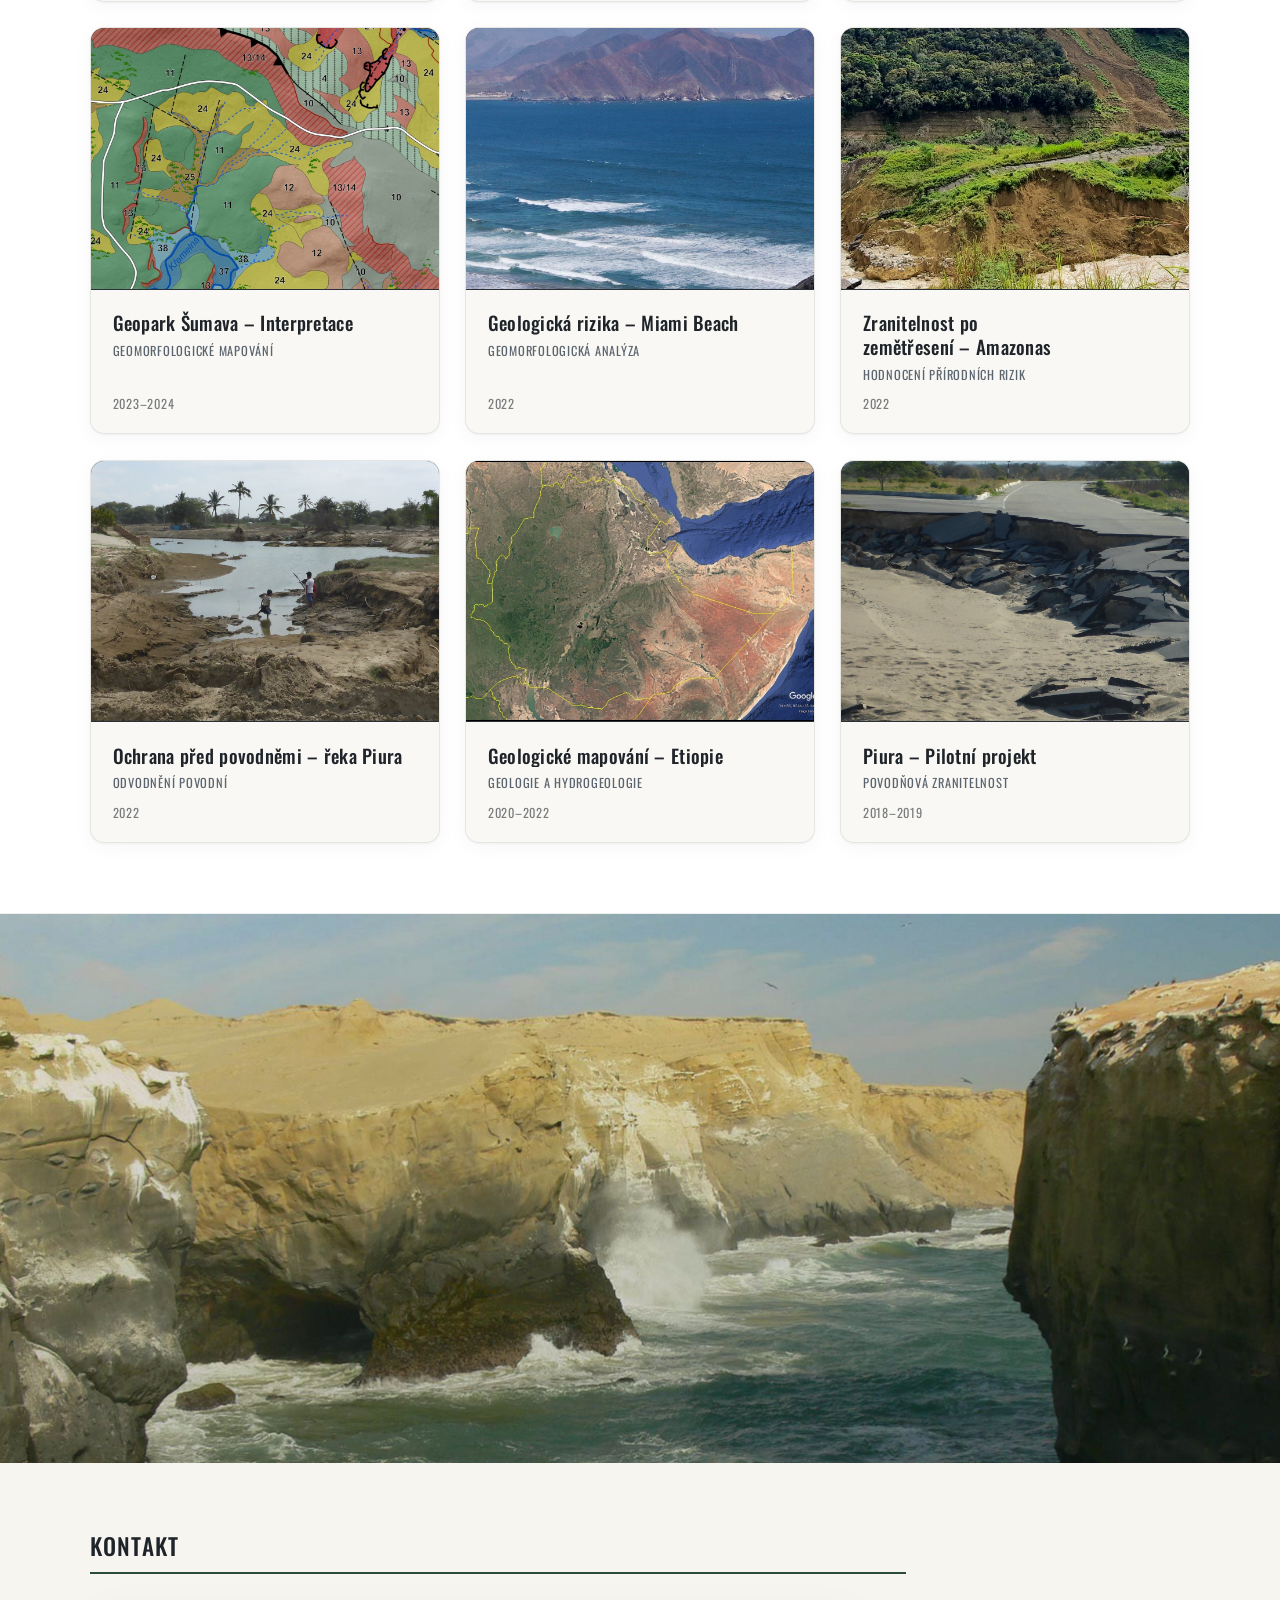
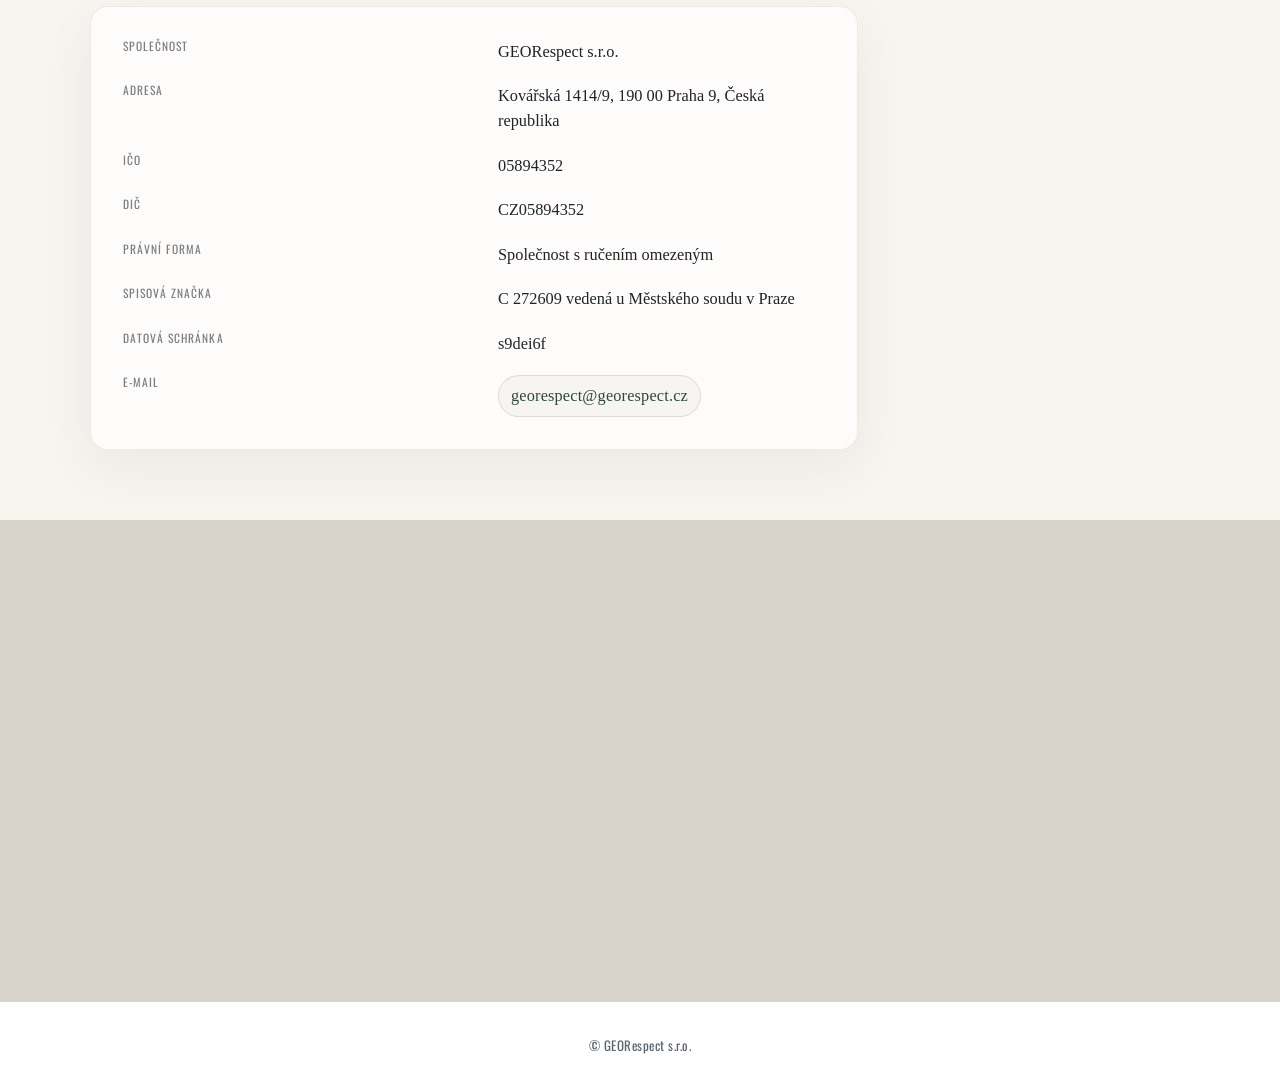
==== commit 62e17442: "Add reference gallery and language selector enhancements; update styles and scripts - Introduced a n" ====
--- a/cs/index.html
+++ b/cs/index.html
@@ -1,786 +1,153 @@
 <!DOCTYPE html>
-<html>
+<html lang="cs">
 <head>
-	<meta http-equiv="Content-Type" content="text/html; charset=utf-8">
+  <meta charset="utf-8">
+  <meta name="viewport" content="width=device-width, initial-scale=1">
+  <meta name="description" content="GEORespect — aplikovaná geomorfologie pro plánování využití území, analýzu reliéfu a hodnocení přírodních rizik.">
+  <title>Aplikovaná geomorfologie | GEORespect</title>
+  <link rel="preconnect" href="https://fonts.googleapis.com">
+  <link rel="preconnect" href="https://fonts.gstatic.com" crossorigin>
+  <link href="https://fonts.googleapis.com/css2?family=Oswald:wght@500&display=swap&subset=latin-ext" rel="stylesheet">
+  <link rel="stylesheet" href="../assets/css/styles.css">
+  <script src="../assets/js/site.js" defer></script>
+  <script src="../assets/js/references-data.js" defer></script>
+  <script src="../assets/js/references-gallery.js" defer></script>
+  <link rel="alternate" hreflang="en" href="../en/">
+  <link rel="alternate" hreflang="cs" href="../cs/">
+  <link rel="alternate" hreflang="es" href="../es/">
+  <link rel="alternate" hreflang="x-default" href="../en/">
+</head>
+<body>
+  <a class="skip-link" href="#main">Přejít na hlavní obsah</a>
 
-	<meta name="description" content="Home">
-	<meta name="keywords" content="Home">
-	<meta name="viewport" content="width=device-width, initial-scale=1.0">
+  <header class="site-header">
+    <div class="site-header__inner">
+      <a class="logo" href="../cs/">
+        <img src="../assets/images/logo.png" alt="GEORespect">
+      </a>
+      <button class="menu-toggle" type="button" aria-expanded="false" aria-controls="site-header-panel-cs">
+        <span class="menu-toggle__label">Menu</span>
+        <span class="menu-toggle__icon" aria-hidden="true"><span></span></span>
+      </button>
+      <div class="site-header__panel" id="site-header-panel-cs">
+        <nav class="primary-nav" aria-label="Hlavní">
+          <ul>
+            <li><a href="#applied-geomorphology">Úvod</a></li>
+            <li><a href="#geomorphological-terrain-analysis">Geomorfologie</a></li>
+            <li><a href="#analysis-of-natural-hazards">Přírodní rizika</a></li>
+            <li><a href="#references">Reference</a></li>
+            <li><a href="#contacts">Kontakt</a></li>
+          </ul>
+        </nav>
+        <div class="header-tools">
+          <details class="lang-select" aria-label="Jazyk">
+            <summary class="lang-select__trigger" aria-label="Změnit jazyk" title="Jazyk">
+              <span aria-hidden="true">🇨🇿</span>
+              <span class="lang-select__chev" aria-hidden="true"></span>
+            </summary>
+            <ul class="lang-select__menu" role="list">
+              <li><a href="../en/" lang="en" title="English"><span aria-hidden="true">🇬🇧</span><span>English</span></a></li>
+              <li><a href="./" aria-current="true" lang="cs" title="Čeština"><span aria-hidden="true">🇨🇿</span><span>Čeština</span></a></li>
+              <li><a href="../es/" lang="es" title="Español"><span aria-hidden="true">🇪🇸</span><span>Español</span></a></li>
+            </ul>
+          </details>
+          <a class="contact-email" href="mailto:georespect@georespect.cz">georespect@georespect.cz</a>
+        </div>
+      </div>
+    </div>
+  </header>
 
-	<title>Applied geomorphology | GEO Respect</title>
-	
-	<link href="https://fonts.googleapis.com/css?family=Oswald:500&amp;subset=latin-ext" rel="stylesheet">
+  <main id="main">
+    <figure class="hero" aria-hidden="true">
+      <img src="../assets/images/galleries/1920x680_g3-slide1.jpg" width="1920" height="680" alt="">
+    </figure>
 
-<link rel="stylesheet" type="text/css" href="https://scdn.hucr.cz/font-awesome/4.5.0/css/font-awesome.min.css">
-<link rel="stylesheet" type="text/css" href="https://scdn.hucr.cz/fancybox/2.1.5/source/jquery.fancybox.css">
-<link rel="stylesheet" type="text/css" href="https://scdn.hucr.cz/jquery/ui/1.10.0/themes/smoothness/jquery-ui.css">
-<link rel="stylesheet" type="text/css" href="../webtemp/cssloader-9338802cdaec-jquery-ui.css%3F1493128740.css">
-<link rel="stylesheet" type="text/css" href="../webtemp/cssloader-678d8fef0020-bootstrap.css%3F1493128740.css">
-<link rel="stylesheet" type="text/css" href="../webtemp/cssloader-245f5d655ae2-common.css%3F1493270820.css">
-<link rel="stylesheet" type="text/css" href="../webtemp/cssloader-03749bf49cf5-screen.css%3F1495715760.css">
-<link rel="stylesheet" type="text/css" href="../webtemp/cssloader-792d3ff9c9a4-cropper.css%3F1493128740.css">
-	
-	<link rel="shortcut icon" href="../favicon.ico" type="image/x-icon">
-	
-<script type="text/javascript" src="https://scdn.hucr.cz/jquery/1.8.3/jquery-1.8.3.min.js"></script>
-<script type="text/javascript" src="https://scdn.hucr.cz/jquery/ui/1.10.0/jquery-ui.min.js"></script>
-<script type="text/javascript" src="https://scdn.hucr.cz/bootstrap/3.2.0/dist/js/bootstrap.min.js"></script>
-<script type="text/javascript" src="https://scdn.hucr.cz/fancybox/2.1.5/source/jquery.fancybox.pack.js"></script>
-<script type="text/javascript" src="https://scdn.hucr.cz/plupload/2.1.7/js/plupload.full.min.js"></script>
-<script type="text/javascript" src="../webtemp/jsloader-c4ad33f44dfc.js%3F1495527900"></script>
+    <section class="section" id="applied-geomorphology" aria-labelledby="page-heading">
+      <div class="section__inner">
+        <h1 id="page-heading">GEORespect <span class="subtitle">Aplikovaná geomorfologie jako nezbytný nástroj pro chytré plánování a rozvoj využití území</span></h1>
+        <p class="motto">Motto: Bezpečné a ohleduplné využívání krajiny vychází z respektu k přírodním procesům, které ji formují.</p>
+        <p>Podstatná část lidské činnosti je vázána na zemský povrch nebo jeho bezprostřední okolí. Povaha zemského povrchu (morfologie, geologie, využití území apod.) i procesy, které jej utvářejí, proto přímo ovlivňují lidskou aktivitu a způsob využívání krajiny. Z toho plyne, že porozumění vývoji zemského povrchu je základním předpokladem pro jeho efektivní a environmentálně šetrné využití.</p>
+        <p><span class="news-label">NOVINKY:</span> GEORESPECT s.r.o. se v současnosti podílí na projektu „AGRICULTURE SYSTEMS ADAPTATION PROGRAM IN HAMBARICHO MOUNTAIN WATERSHED — ASAP IN HAMBARICHO“, který realizuje humanitární organizace Člověk v tísni za podpory České rozvojové agentury.</p>
+      </div>
+    </section>
 
-	
-		<script type="text/javascript">
-			(function(i,s,o,g,r,a,m){ i['GoogleAnalyticsObject']=r;i[r]=i[r]||function(){
-			(i[r].q=i[r].q||[]).push(arguments)},i[r].l=1*new Date();a=s.createElement(o),
-			m=s.getElementsByTagName(o)[0];a.async=1;a.src=g;m.parentNode.insertBefore(a,m)
-			})(window,document,'script','//www.google-analytics.com/analytics.js','ga');
-			
-			ga('create', "UA-98120403-1", "georespect.cz");
-			ga('require', 'linkid', 'linkid.js');
-			ga('require', 'ecommerce', 'ecommerce.js');
-			ga('send', 'pageview');
-		</script>
-		
-		
-</head>
+    <figure class="hero" aria-hidden="true">
+      <img src="../assets/images/galleries/1920x680_g7-slide1a.jpg" width="1920" height="680" alt="">
+    </figure>
 
-<body id="singlepage" data-spy="scroll" data-target=".menu">
-<div id="snippet--flashMessages"></div>	
-		<div class="container-fluid wrapper" data-spy="" id="header">
-			<div class="container" id="logo">
-				<p class="col-xs-12 col-sm-6">
-					<a href="index.html">
-						<img src="../images/logo.png" alt="logo">
-					</a>
-				</p>
-				<div class="col-xs-12 col-sm-6">
-<div id="langs" class="pull-right">
-	<ul class="xnav nav-pills">
-		<li class="cs active">
-			<a href="index.html">en</a>
-		</li>
-			<li class="es ">
-				<a href="../es/index.html">es</a>
-			</li>
-	</ul>
-</div>
-<div class="clearfix"></div>					<p class="text-right">
-						<a href="mailto:georespect@georespect.cz" class="contact">georespect@georespect.cz</a>
-					</p>
-				</div>
-			</div>
-			
-			<div class="container" id="menu">
+    <section class="section" id="geomorphological-terrain-analysis" aria-labelledby="heading-terrain">
+      <div class="section__inner">
+        <h2 id="heading-terrain">Geomorfologická analýza reliéfu</h2>
+        <h3>Charakteristika geomorfologické analýzy reliéfu</h3>
+        <p>Geomorfologická analýza reliéfu je založena na vymezení jednotlivých tvarů reliéfu a na posouzení jejich geneze a přibližného stáří. Opírá se především o interpretaci digitálního modelu reliéfu. Studie může být doplněna terénní dokumentací nebo vyhodnocením satelitních a leteckých snímků.</p>
+        <h3>Geomorfologická mapa jako výstup analýzy</h3>
+        <p>Geomorfologická mapa představuje zobecněný obraz vývoje území. Vymezené tvary reliéfu jsou následně rozděleny do skupin podle původu: i) strukturně-tektonické tvary, ii) tvary denudační, iii) tvary akumulační, iv) tvary antropogenní. Jednotlivé tvary se vynášejí do vhodného mapového podkladu ve formě polygonů, linií a případně bodových značek. Měřítko mapy určuje míru detailu.</p>
+        <h3>Praktické využití geomorfologické analýzy reliéfu</h3>
+        <p>Výsledky geomorfologické analýzy reliéfu slouží jako základní podklad pro hodnocení zranitelnosti území vůči přírodním procesům, jako jsou povodně, eroze, sesuvy, zemětřesení a další.</p>
+      </div>
+    </section>
 
-	<div role="navigation" class="navbar navbar-default navbar-static-top">
-		<div class="container">
-			<div class="navbar-header">
-				<button data-target=".navbar-collapse" data-toggle="collapse" class="navbar-toggle" type="button">
-					<span class="sr-only">Toggle navigation</span>
-					<span class="icon-bar"></span>
-					<span class="icon-bar"></span>
-					<span class="icon-bar"></span>
-				</button>
-			</div>
+    <figure class="hero" aria-hidden="true">
+      <img src="../assets/images/galleries/1920x680_g9-slide2.jpg" width="1920" height="680" alt="">
+    </figure>
 
-			<div class="navbar-collapse collapse">
-					<ul class="nav navbar-nav">
+    <section class="section" id="analysis-of-natural-hazards" aria-labelledby="heading-hazards">
+      <div class="section__inner">
+        <h2 id="heading-hazards">Analýza přírodních rizik</h2>
+        <h3>Hodnocení zranitelnosti území vůči přírodním procesům</h3>
+        <p>Rozšiřování zástavby ve volné krajině a rozvoj infrastruktury vedou k častější interakci lidské činnosti s různými přírodními procesy. Podcenění dopadů této interakce může způsobit značné škody, například při sesuvech, povodních nebo zemětřeseních. Smyslem hodnocení zranitelnosti území je vyhledat a popsat ty přírodní procesy, které představují aktuální nebo potenciální riziko.</p>
+        <h3>Využití analýzy přírodních rizik</h3>
+        <p><strong>Prevence</strong> — využití výstupů při tvorbě územně plánovací dokumentace, environmentálních plánů, developerských a stavebních projektů i plánů civilní ochrany.</p>
+        <p><strong>Řešení aktuálních problémů</strong> — využití výstupů pro návrh nápravných a ochranných opatření, která snižují riziko eroze půdy, sesuvů, povodní a dalších jevů.</p>
+      </div>
+    </section>
 
+    <figure class="hero" aria-hidden="true">
+      <img src="../assets/images/galleries/1920x680_g14-slide4.jpg" width="1920" height="680" alt="">
+    </figure>
 
+    <section class="section" id="references" aria-labelledby="heading-references">
+      <div class="section__inner section__inner--references">
+        <h2 id="heading-references">Reference</h2>
+        <div data-component="reference-gallery"></div>
+      </div>
+    </section>
 
-							<li class="applied-geomorphology first
-									active
-							">
-								<a href="index.html#applied-geomorphology">
+    <figure class="hero" aria-hidden="true">
+      <img src="../assets/images/galleries/1920x680_g10-slide5.jpg" width="1920" height="680" alt="">
+    </figure>
 
-									Home 
-								</a>
-							</li>
+    <section class="section" id="contacts" aria-labelledby="heading-contacts">
+      <div class="section__inner">
+        <h2 id="heading-contacts">Kontakt</h2>
+        <dl class="contact-list">
+          <dt>Společnost</dt>
+          <dd>GEORespect s.r.o.</dd>
+          <dt>Adresa</dt>
+          <dd>Kovářská 1414/9, 190&nbsp;00 Praha 9, Česká republika</dd>
+          <dt>IČO</dt>
+          <dd>05894352</dd>
+          <dt>DIČ</dt>
+          <dd>CZ05894352</dd>
+          <dt>Právní forma</dt>
+          <dd>Společnost s ručením omezeným</dd>
+          <dt>Spisová značka</dt>
+          <dd>C 272609 vedená u Městského soudu v Praze</dd>
+          <dt>Datová schránka</dt>
+          <dd>s9dei6f</dd>
+          <dt>E-mail</dt>
+          <dd><a href="mailto:georespect@georespect.cz">georespect@georespect.cz</a></dd>
+        </dl>
+      </div>
+    </section>
 
-								
+    <div class="map-embed">
+      <iframe title="Mapa umístění kanceláře GEORespect v Praze" src="https://www.google.com/maps/embed?pb=!1m18!1m12!1m3!1d8613.745265094734!2d14.670140556574882!3d50.06977543891898!2m3!1f0!2f0!3f0!3m2!1i1024!2i768!4f13.1!3m3!1m2!1s0x470b8caf518f5299%3A0xbde25b44167171e8!2zxb1sZWJza8OhIDE2MTksIDE5MCAxNiDDmmplemQgbmFkIExlc3k!5e0!3m2!1scs!2scz!4v1493242471732" height="500" loading="lazy" referrerpolicy="no-referrer-when-downgrade"></iframe>
+    </div>
+  </main>
 
-							<li class="geomorphological-terrain-analysis 
-							">
-								<a href="index.html#geomorphological-terrain-analysis">
-
-									Geomorphological terrain analysis 
-								</a>
-							</li>
-
-								
-
-							<li class="analysis-of-natural-hazards 
-							">
-								<a href="index.html#analysis-of-natural-hazards">
-
-									Analysis of natural hazards 
-								</a>
-							</li>
-
-								
-
-							<li class="references 
-							">
-								<a href="index.html#references">
-
-									References 
-								</a>
-							</li>
-
-								
-
-							<li class="contacts 
-							">
-								<a href="index.html#contacts">
-
-									Contacts 
-								</a>
-							</li>
-					</ul>
-			</div>
-		</div>
-	</div>
-			</div>
-			
-			<div class="clearfix"></div>
-		</div>
-		
-<div id="slider" class="carousel slide" data-ride="carousel" data-interval="4000" data-pause="hover" data-wrap="true">	
-	<div class="carousel-inner">
-			
-			<div class="item active">
-						<img src="../files/galleries/1920x680_g3-slide1.jpg" alt="">
-				
-				<div class="carousel-caption">					
- 				</div>
-			</div>
-	</div>
-	
-	
-
-</div>		
-			<div class="container-fluid clearfix" id="applied-geomorphology">
-				<div class="container">
-					<div class="col-xs-12 col-md-8 col-md-offset-2">
-	<div id="layout1" class="row">
-		<div id="center" class="col-xs-12">		
-
-	<div class="editor editor-layout1 ">
-	
-		<div class="">
-				<h1>GEORespect<small>Applied geomorphology as an essential tool for smart land-use planning and development</small></h1>
-
-				<div class="text">
-					<h2>Motto: Safe and considerate utilization of the landscape lies in respect for the natural processes that shape it.</h2>
-<p>Major part of human activity is bound to the surface or its immediate surroundings. This means that the nature of the earth's surface (morphology, geology, land cover etc.) and processes it creates have an immediate impact on human activity and the manner of land use. It follows that understand the evolution of the earth's surface is essential prerequisite for its effective and environmentally considerate use.</p>
-<p>&nbsp;</p>
-<p><strong>NEWS:</strong> GEORESPECT s.r.o. is currently involved in the project "AGRICULTURE SYSTEMS ADAPTATION PROGRAM IN HAMBARICHO MOUNTAIN WATERSHED - ASAP IN HAMBARICHO", which is implemented by the humanitarian organization People in Need with the support of the Czech Development Agency.</p>
-<p>&nbsp;</p>
-				</div>
-
-
-
-		</div>
-	</div>
-		</div>
-	</div>					</div>
-				</div>
-			</div>
-<div id="slider" class="carousel slide" data-ride="carousel" data-interval="4000" data-pause="hover" data-wrap="true">	
-	<div class="carousel-inner">
-			
-			<div class="item active">
-						<img src="../files/galleries/1920x680_g7-slide1a.jpg" alt="">
-				
-				<div class="carousel-caption">					
- 				</div>
-			</div>
-	</div>
-	
-	
-
-</div>		
-			<div class="container-fluid clearfix" id="geomorphological-terrain-analysis">
-				<div class="container">
-					<div class="col-xs-12 col-md-8 col-md-offset-2">
-	<div id="layout1" class="row">
-		<div id="center" class="col-xs-12">		
-
-	<div class="editor editor-layout1 ">
-	
-		<div class="">
-				<h1>Geomorphological terrain analysis</h1>
-
-				<div class="text">
-					<h2>Characteristics of geomorphological terrain analysis</h2>
-<p>Geomorphological terrain analysis is based on the demarcation of individual landforms, and the assessment of its formation and approximate age. The analysis is based primarily of the interpretation of a&nbsp;digital terrain model. This study can be supplemented with terrain documentation or the evaluation of satellite and aerial images.</p>
-<h2>Geomorphological map as an output of geomorphological terrain analysis</h2>
-<p>The geomorphological map represents a&nbsp;generalized image of the area development. Circumscribed landforms are subsequently divided into groups specified by their origin: i) structural and tectonic landforms, ii) landforms of denudation, iii) landforms of accumulation, iv) anthropogenic landforms. Individual landforms are drawn on a&nbsp;suitable map base in a&nbsp;form of polygons, lines and eventual marking points. The scale of the map affects the extent of detail.</p>
-<h2>Practical use of the geomorphological terrain analysis</h2>
-<p>The results of the geomorphological terrain analysis serve as a&nbsp;basic data needed for analysing the vulnerability of the territory by natural processes such as floods, erosion, landslides, earthquakes, etc..</p>
-				</div>
-
-
-
-		</div>
-	</div>
-		</div>
-	</div>					</div>
-				</div>
-			</div>
-<div id="slider" class="carousel slide" data-ride="carousel" data-interval="4000" data-pause="hover" data-wrap="true">	
-	<div class="carousel-inner">
-			
-			<div class="item active">
-						<img src="../files/galleries/1920x680_g9-slide2.jpg" alt="">
-				
-				<div class="carousel-caption">					
- 				</div>
-			</div>
-	</div>
-	
-	
-
-</div>		
-			<div class="container-fluid clearfix" id="analysis-of-natural-hazards">
-				<div class="container">
-					<div class="col-xs-12 col-md-8 col-md-offset-2">
-	<div id="layout1" class="row">
-		<div id="center" class="col-xs-12">		
-
-	<div class="editor editor-layout1 ">
-	
-		<div class="">
-				<h1>Analysis of natural hazards</h1>
-
-				<div class="text">
-					<h2>Evaluation of the vulnerability of the territory by natural processes</h2>
-<p>The expanding urbanisation of the countryside and the infrastructure development is the cause of incessant interaction between human activity and various natural processes. Underestimation of an impact of this interaction can result in extensive damage such as landslide, floods or earthquake, etc.. The importance of the analysis of the vulnerability of the territory lies in localization and characterization of those natural processes that present an acute or potential hazards.</p>
-<h2>The use of natural hazards analysis</h2>
-<p><strong>Prevention</strong> &ndash; making use of the outputs in order to create new spatial plans, environmental plans, developer and construction projects, and plans for civil defence</p>
-<p><strong>Solution of current problems</strong> &ndash; making use of the outputs in order to propose remedial and security measures that would reduce the danger of soil erosion, landslides, floods, etc..</p>
-				</div>
-
-
-
-		</div>
-	</div>
-		</div>
-	</div>					</div>
-				</div>
-			</div>
-<div id="slider" class="carousel slide" data-ride="carousel" data-interval="4000" data-pause="hover" data-wrap="true">	
-	<div class="carousel-inner">
-			
-			<div class="item active">
-						<img src="../files/galleries/1920x680_g14-slide4.jpg" alt="">
-				
-				<div class="carousel-caption">					
- 				</div>
-			</div>
-	</div>
-	
-	
-
-</div>		
-			<div class="container-fluid clearfix" id="references">
-				<div class="container">
-					<div class="col-xs-12 col-md-8 col-md-offset-2">
-	<div id="layout1" class="row">
-		<div id="center" class="col-xs-12">	
-			<h1>References</h1>	
-
-<div class="articles layout1 row">
-		
-		
-		<div class="article col-xs-12">
-				
-			<div class="row">
-				
-				
-				<div class="col-xs-12">
-						<h3 class="no-margin-top">
-							Programa de adaptación de los sistemas agrícolas en la cuenca hidrográfica de la Sierra Hambaricho - ASAP en Hambaricho
-						</h3>
-					
-						<div class="description">
-							<p class="no-margin">
-								2023 - 2025
-							</p>
-						</div>
-					
-						<div class="text">				
-							<p>Ubicaci&oacute;n:&nbsp;Regi&oacute;n Sidama, Etiop&iacute;a</p>
-<p>Contratante:&nbsp;ONG People in Need -&nbsp; Agencia de Desarrollo de la Rep&uacute;blica Checa</p>
-<p>Objetivo: An&aacute;lisis de los riesgos geol&oacute;gicos y medioambientales en la zona de la Sierra Hambaricho.</p>
-						</div>
-				</div>
-			</div>
-		</div>
-		
-			<div class="clearfix"></div>
-		
-		
-		<div class="article col-xs-12">
-				
-			<div class="row">
-				
-				
-				<div class="col-xs-12">
-						<h3 class="no-margin-top">
-							Desarrollo participativo del paisaje productivo en la región de Sidama, Etiopia, II
-						</h3>
-					
-						<div class="description">
-							<p class="no-margin">
-								2023 - 2024
-							</p>
-						</div>
-					
-						<div class="text">				
-							<p><em>Ubicaci&oacute;n:</em>&nbsp;Regi&oacute;n Sidama, Etiop&iacute;a</p>
-<p><em>Contratante:</em> ONG People in Need -&nbsp; Agencia de Desarrollo de la Rep&uacute;blica Checa</p>
-<p><em>Objetivo:</em> Estudio biof&iacute;sico (riesgos geol&oacute;gicos), exploraci&oacute;n y documentaci&oacute;n enfocadas en las caracter&iacute;sticas geomorfol&oacute;gicas, litol&oacute;gicas y geodin&aacute;micas locales a fin de conservar y gestionar los recursos de agua y suelo hacia una &nbsp;agricultura sostenible y protecci&oacute;n de los recursos naturales.</p>
-						</div>
-				</div>
-			</div>
-		</div>
-		
-			<div class="clearfix"></div>
-		
-		
-		<div class="article col-xs-12">
-				
-			<div class="row">
-				
-				
-				<div class="col-xs-12">
-						<h3 class="no-margin-top">
-							Investigación y selección de emplazamientos adecuados para la construcción de instalaciones de almacenamiento subterráneo de pasivos radioactivos en la República Checa
-						</h3>
-					
-						<div class="description">
-							<p class="no-margin">
-								2023 - 2025
-							</p>
-						</div>
-					
-						<div class="text">				
-							<p><em>Contratante</em>:&nbsp;Autoridad de Repositorios de Residuos Radiactivos&nbsp;(SURAO)</p>
-<p><em>Ubicaci&oacute;n:</em> Rep&uacute;blica Checa</p>
-<p><em>Objetivo:</em>&nbsp;Consultor&iacute;a especializada en geolog&iacute;a y geomorfolog&iacute;a para la investigaci&oacute;n y selecci&oacute;n emplazamientos adecuados para la construcci&oacute;n de instalaciones de almacenamiento subterr&aacute;neo de pasivos radioactivos.&nbsp;</p>
-						</div>
-				</div>
-			</div>
-		</div>
-		
-			<div class="clearfix"></div>
-		
-		
-		<div class="article col-xs-12">
-				
-			<div class="row">
-				
-				
-				<div class="col-xs-12">
-						<h3 class="no-margin-top">
-							Interpretación de los datos geomorfológicos para los visitantes del Geoparque Šumava Real
-						</h3>
-					
-						<div class="description">
-							<p class="no-margin">
-								2023 - 2024
-							</p>
-						</div>
-					
-						<div class="text">				
-							<p><em>Ubicaci&oacute;n:</em>&nbsp;Regi&oacute;n Pilsen y Regi&oacute;n Bohemia, Rep&uacute;blica Checa</p>
-<p><em>Objetivo:</em></p>
-<ul>
-<li>An&aacute;lisis geomorfol&oacute;gico del terreno e interpretaci&oacute;n de datos topogr&aacute;ficos por escaneo LIDAR.</li>
-<li>Mapa geomorfol&oacute;gico del terreno (500 km2).</li>
-<li>Aplicativo digital.</li>
-</ul>
-						</div>
-				</div>
-			</div>
-		</div>
-		
-			<div class="clearfix"></div>
-		
-		
-		<div class="article col-xs-12">
-				
-			<div class="row">
-				
-				
-				<div class="col-xs-12">
-						<h3 class="no-margin-top">
-							Evaluación preliminar de peligros geológicos mediante el análisis geomorfológico para el proyecto inmobiliario “Miami Beach Peruano”
-						</h3>
-					
-						<div class="description">
-							<p class="no-margin">
-								2022
-							</p>
-						</div>
-					
-						<div class="text">				
-							<p>&nbsp;</p>
-<p><em>Ubicaci&oacute;n:</em>&nbsp;Distrito Comandante Noel, Provincia de Casma, Regi&oacute;n Ancash, Per&uacute;</p>
-<p><em>Objetivo:</em> Evaluaci&oacute;n preliminar para la identificaci&oacute;n de peligros geol&oacute;gicos existentes en un contexto de hasta 50 km2 mediante el an&aacute;lisis geomorfol&oacute;gico en gabinete de acuerdo con el siguiente detalle: 20Km2 (escala: 1: 5000), 30Km2 (escala: 1:25 000).</p>
-						</div>
-				</div>
-			</div>
-		</div>
-		
-			<div class="clearfix"></div>
-		
-		
-		<div class="article col-xs-12">
-				
-			<div class="row">
-				
-				
-				<div class="col-xs-12">
-						<h3 class="no-margin-top">
-							Estudio de vulnerabilidad por peligros geológicos post evento sísmico de 7.5 grados para la recomendación de alternativas de carretera a nivel conceptual - sector aserradero km 265+390 al km 275+050, Región Amazonas, Perú
-						</h3>
-					
-						<div class="description">
-							<p class="no-margin">
-								2022
-							</p>
-						</div>
-					
-						<div class="text">				
-							<p><em>Tipo del proyecto:</em> Proyecto de la Concesionaria IIRSA NORTE</p>
-<p><em>Ubicaci&oacute;n:</em> Sector Aserradero, Distrito de Jamalca, Provincia Utcubamba, Regi&oacute;n Amazonas, Per&uacute;</p>
-<p><em>Objetivo del proyecto:</em></p>
-<ul>
-<li>Levantamiento topogr&aacute;fico LIDAR por UAV del &aacute;rea de estudio que abarca hasta 60km2.</li>
-<li>Creaci&oacute;n del modelo digital del relieve (MDR) en un &aacute;rea de hasta 60km2 a escala 1:10,000.</li>
-<li>An&aacute;lisis geomorfol&oacute;gico del terreno e interpretaci&oacute;n geomorfol&oacute;gica de las im&aacute;genes satelitales y MDR.</li>
-<li>Relevamiento de campo de la documentaci&oacute;n geol&oacute;gica y geomorfol&oacute;gica de forma visual.</li>
-<li>An&aacute;lisis de la susceptibilidad del territorio por peligros naturales.</li>
-<li>Con base en la identificaci&oacute;n de las zonas de la alta vulnerabilidad por peligros geol&oacute;gicos, plantear al menos 03 alternativas de trazo para el sector de Aserradero a nivel conceptual.</li>
-<li>Presentar una propuesta de las medidas de protecci&oacute;n para eliminar el impacto de los procesos naturales.</li>
-</ul>
-						</div>
-				</div>
-			</div>
-		</div>
-		
-			<div class="clearfix"></div>
-		
-		
-		<div class="article col-xs-12">
-				
-			<div class="row">
-				
-				
-				<div class="col-xs-12">
-						<h3 class="no-margin-top">
-							“Salida del río Piura hacia el océano Pacífico” informe para la elaboración del plan maestro de control de inundaciones del río Piura - autoridad para la reconstrucción con cambios (ARCC)
-						</h3>
-					
-						<div class="description">
-							<p class="no-margin">
-								2022
-							</p>
-						</div>
-					
-						<div class="text">				
-							<p>Recomendaci&oacute;n de una ruta adecuada para la descarga de aguas de inundaci&oacute;n al mar mediante el an&aacute;lisis geomorfol&oacute;gico del terreno.&nbsp;</p>
-<p>Proyecto de la Autoridad para la Reconstrucci&oacute;n con Cambios, Gobierno Peruano.<br />Subcontrato de GEORESPECT s.r.o. para ARUP PER&Uacute;.<br /><br /></p>
-						</div>
-				</div>
-			</div>
-		</div>
-		
-			<div class="clearfix"></div>
-		
-		
-		<div class="article col-xs-12">
-				
-			<div class="row">
-				
-				
-				<div class="col-xs-12">
-						<h3 class="no-margin-top">
-							GEOLOGICAL AND HYDROGEOLOGICAL MAP COMPILATION ON A 1:1,000,000 SCALE FOR THE ENTIRE TERRITORY OF ETHIOPIA
-						</h3>
-					
-						<div class="description">
-							<p class="no-margin">
-								2020 - 2022
-							</p>
-						</div>
-					
-						<div class="text">				
-							<p>GEORESPECT como subcontrator del Servicio Geol&oacute;gico Checo implementa las siguientes actividades dentro de este proyecto:</p>
-<ul>
-<li>Desarrollo de una base topogr&aacute;fica para el mapeo geol&oacute;gico a escala 1: 750.000 del territorio del pa&iacute;s de Etiop&iacute;a;</li>
-<li>An&aacute;lisis morfo-tect&oacute;nico del territorio del pa&iacute;s de Etiop&iacute;a a&nbsp; escala 1: 750.000.</li>
-</ul>
-<p>El proyecto est&aacute; financiado por la Agencia Checa de Desarrollo.</p>
-						</div>
-				</div>
-			</div>
-		</div>
-		
-			<div class="clearfix"></div>
-		
-		
-		<div class="article col-xs-12">
-				
-			<div class="row">
-				
-				
-				<div class="col-xs-12">
-						<h3 class="no-margin-top">
-							ANÁLISIS DE LA VULNERABILIDAD DE LA CUENCA BAJA DEL RÍO PIURA POR LAS INUNDACIONES Y LA POSIBILIDADES DE SU ELIMINACIÓN (UN PROYECTO PILOTO DE EL ANÁLISIS DE LA VULNERABILIDAD DEL PADESASTRES NATURALES EN EL PERÚ)
-						</h3>
-					
-						<div class="description">
-							<p class="no-margin">
-								2018 - 2019
-
-
-							</p>
-						</div>
-					
-						<div class="text">				
-							<p>El tema del proyecto fue analizar 2 500 km2 de la cuenca baja del R&iacute;o Piura en t&eacute;rminos de su vulnerabilidad a las inundaciones. La implementaci&oacute;n incluy&oacute;:</p>
-<ul>
-<li>Evaluaci&oacute;n de los impactos del fen&oacute;meno El Ni&ntilde;o 2017.</li>
-<li>Estudio de susceptibilidad de la zona por las inundaciones una escala de 1: 25,000.</li>
-<li>Propuesta de medidas para reducir la vulnerabilidad del territorio a las inundaciones.</li>
-</ul>
-<p>El proyecto se ejecut&oacute; con el apoyo financiero de la Agencia Checa de Desarrollo.</p>
-						</div>
-				</div>
-			</div>
-		</div>
-		
-			<div class="clearfix"></div>
-		
-		
-		<div class="article col-xs-12">
-				
-			<div class="row">
-				
-					<div class="col-xs-5">
-						<p class="img no-margin">
-							<a href="../files/galleries/g15-Cangrejos-web.jpg" rel="g15" class="fancybox">
-								<img src="../files/galleries/240x150_g15-Cangrejos-web.jpg" alt="" class="img-responsive">
-							</a>
-						</p>
-					</div>
-				
-				<div class="col-xs-7">
-						<h3 class="no-margin-top">
-							Reporte preliminar de reconocimiento geomorfológico de las zonas afectadas por el fenómeno de El Niño en la cuenca baja de los ríos Piura y Chira
-						</h3>
-					
-						<div class="description">
-							<p class="no-margin">
-								2017
-							</p>
-						</div>
-					
-						<div class="text">				
-							
-						</div>
-				</div>
-			</div>
-		</div>
-		
-			<div class="clearfix"></div>
-		
-		
-		<div class="article col-xs-12">
-				
-			<div class="row">
-				
-					<div class="col-xs-5">
-						<p class="img no-margin">
-							<a href="../files/galleries/g11-ETE-jih.JPG" rel="g11" class="fancybox">
-								<img src="../files/galleries/240x150_g11-ETE-jih.JPG" alt="" class="img-responsive">
-							</a>
-						</p>
-					</div>
-				
-				<div class="col-xs-7">
-						<h3 class="no-margin-top">
-							Geomorphological map of the ETE - south area in scale of 1: 10,000 (Czech Republic)
-						</h3>
-					
-						<div class="description">
-							<p class="no-margin">
-								2017
-							</p>
-						</div>
-					
-						<div class="text">				
-							<p>The subject of the contract was to create a geomorphological map of the southern part of the Nuclear Power Plant Temel&iacute;n (32 km2) based on the analysis of digital terrain model. The basic aim of the analysis was to define geomorphological forms, units and to evaluate present exodynamic processes.</p>
-<p>The GEORESPECT Ltd. made it as a subcontractor for the company AQUATEST under the contract "Evaluation of geological and other information on selected areas of the Czech Moldanubicum, in terms of potential suitability for the storage of nuclear waste in polygon ETE - South". The sponsor of this contract is the organizational structure of the Czech Republic - Radioactive Waste Repository.</p>
-						</div>
-				</div>
-			</div>
-		</div>
-		
-			<div class="clearfix"></div>
-		
-		
-		<div class="article col-xs-12">
-				
-			<div class="row">
-				
-					<div class="col-xs-5">
-						<p class="img no-margin">
-							<a href="../files/galleries/g12-Miramar-Vichayal-Peru.JPG" rel="g12" class="fancybox">
-								<img src="../files/galleries/240x150_g12-Miramar-Vichayal-Peru.JPG" alt="" class="img-responsive">
-							</a>
-						</p>
-					</div>
-				
-				<div class="col-xs-7">
-						<h3 class="no-margin-top">
-							Evaluation of the physical vulnerability of the Miramar-Vichayal territory (Piura region, Peru) for the agricultural project
-						</h3>
-					
-						<div class="description">
-							<p class="no-margin">
-								2017
-							</p>
-						</div>
-					
-						<div class="text">				
-							<p>The aim of the work was to evaluate present exodynamic processes with a special focus on potential natural hazards (floods, erosion, landslides and salinization) on area of 12&nbsp;000 ha. The outputs were geomorphological map, map of susceptibility of the territory to natural hazards and overview of safe areas for agriculture.</p>
-<p>The work was produced for the private company Agroetanol Pacifico s.a.</p>
-						</div>
-				</div>
-			</div>
-		</div>
-		
-			<div class="clearfix"></div>
-		
-		
-		<div class="article col-xs-12">
-				
-			<div class="row">
-				
-					<div class="col-xs-5">
-						<p class="img no-margin">
-							<a href="../files/galleries/g13-Honduras.JPG" rel="g13" class="fancybox">
-								<img src="../files/galleries/240x150_g13-Honduras.JPG" alt="" class="img-responsive">
-							</a>
-						</p>
-					</div>
-				
-				<div class="col-xs-7">
-						<h3 class="no-margin-top">
-							Cartography and geomorphological evaluation of selected municipalities of Honduras for the Project "Disaster Risk Management" (PGRD)
-						</h3>
-					
-						<div class="description">
-							<p class="no-margin">
-								2015 - 2016
-							</p>
-						</div>
-					
-						<div class="text">				
-							<p>The subject of the contract was to create a geomorphological maps of 14 selected municipalities of Honduras (approx. 7&nbsp;000 km2) based on the analysis of digital terrain model. The aim of the analysis was to define individual landforms and to evaluate present exodynamic processes with a special focus on natural hazards.</p>
-<p>The work was implemented as a subcontract for COPECO.</p>
-						</div>
-				</div>
-			</div>
-		</div>
-		
-			<div class="clearfix"></div>
-	
-</div>		</div>
-	</div>					</div>
-				</div>
-			</div>
-<div id="slider" class="carousel slide" data-ride="carousel" data-interval="4000" data-pause="hover" data-wrap="true">	
-	<div class="carousel-inner">
-			
-			<div class="item active">
-						<img src="../files/galleries/1920x680_g10-slide5.jpg" alt="">
-				
-				<div class="carousel-caption">					
- 				</div>
-			</div>
-	</div>
-	
-	
-
-</div>		
-			<div class="container-fluid clearfix" id="contacts">
-				<div class="container">
-					<div class="col-xs-12 col-md-8 col-md-offset-2">
-	<div id="layout1" class="row">
-		<div id="center" class="col-xs-12">		
-
-	<div class="editor editor-layout1 ">
-	
-		<div class="">
-				<h1>Contacts</h1>
-
-				<div class="text">
-					<table class=" table">
-<tbody>
-<tr>
-<td>Company:</td>
-<td>GEORESPECT Ltd.</td>
-</tr>
-<tr>
-<td>Address:</td>
-<td>Kov&aacute;řsk&aacute; 1414/9, 190&nbsp;00 Praha 9, Czech Republic</td>
-</tr>
-<tr>
-<td>Company number:</td>
-<td>05894352</td>
-</tr>
-<tr>
-<td>Tax number:</td>
-<td>CZ05894352</td>
-</tr>
-<tr>
-<td>Legal form:</td>
-<td>Limited Liability Company</td>
-</tr>
-<tr>
-<td>File number:</td>
-<td>C 272609 with the Municipal court in Prague</td>
-</tr>
-<tr>
-<td>Data case:</td>
-<td>s9dei6f</td>
-</tr>
-<tr>
-<td>E-mail:</td>
-<td><a href="mailto:georespect@georespect.cz">georespect@georespect.cz</a></td>
-</tr>
-</tbody>
-</table>
-<p>&nbsp;</p>
-				</div>
-
-
-
-		</div>
-	</div>
-		</div>
-	</div>					</div>
-				</div>
-			</div>
-		
-		<div class="map">
-			<iframe src="https://www.google.com/maps/embed?pb=!1m18!1m12!1m3!1d8613.745265094734!2d14.670140556574882!3d50.06977543891898!2m3!1f0!2f0!3f0!3m2!1i1024!2i768!4f13.1!3m3!1m2!1s0x470b8caf518f5299%3A0xbde25b44167171e8!2zxb1sZWJza8OhIDE2MTksIDE5MCAxNiDDmmplemQgbmFkIExlc3k!5e0!3m2!1scs!2scz!4v1493242471732" height="500" frameborder="0" style="border:0; width: 100%;" allowfullscreen></iframe>
-		</div>
+  <footer>
+    <p>© GEORespect s.r.o.</p>
+  </footer>
 </body>
 </html>
--- a/assets/css/styles.css
+++ b/assets/css/styles.css
@@ -0,0 +1,1296 @@
+/* GEORespect — single stylesheet */
+
+:root {
+  --color-bg: #f7f5f0;
+  --color-surface: #ffffff;
+  --color-text: #1e2429;
+  --color-muted: #5a656f;
+  --color-accent: #2d4a3e;
+  --color-accent-hover: #1f352c;
+  --color-border: #d8d4cc;
+  --color-text-rgb: 30, 36, 41;
+  --font-display: "Oswald", system-ui, sans-serif;
+  --font-body: Georgia, "Times New Roman", serif;
+  /* Type scale */
+  --text-body: 1.0625rem;
+  --text-lead: 1.125rem;
+  --text-h3: 1.125rem;
+  --text-h1: clamp(2.125rem, 4.2vw, 3rem);
+  --leading-body: 1.75;
+  --leading-tight: 1.25;
+  --leading-heading: 1.15;
+  --space-xs: 0.375rem;
+  --space-sm: 0.75rem;
+  --space-md: 1.25rem;
+  --space-lg: 2rem;
+  --space-xl: 3rem;
+  --space-2xl: 5.5rem;
+  --space-3xl: 3.75rem;
+  /* Page container: ~1150px — aligns header + all main sections */
+  --container-max: 68.75rem;
+  --container-pad: 1.5rem;
+  /* Readable line length for body copy */
+  --prose-max: 68ch;
+  --measure: var(--prose-max);
+  --measure-narrow: 65ch;
+  --layout-max: var(--container-max);
+  --header-breakpoint: 72rem;
+  --header-height: 4.5rem;
+  --shadow-header: 0 1px 0 rgba(var(--color-text-rgb), 0.06),
+    0 8px 24px rgba(var(--color-text-rgb), 0.04);
+  --shadow-card: 0 1px 2px rgba(var(--color-text-rgb), 0.045),
+    0 4px 20px rgba(var(--color-text-rgb), 0.04);
+  --radius-card: 14px;
+  --ease-premium: cubic-bezier(0.2, 0.9, 0.2, 1);
+}
+
+*,
+*::before,
+*::after {
+  box-sizing: border-box;
+}
+
+html {
+  scroll-behavior: smooth;
+}
+
+@media (prefers-reduced-motion: reduce) {
+  html {
+    scroll-behavior: auto;
+  }
+}
+
+/* Language-specific typography tweaks */
+html[lang="cs"] {
+  quotes: "„" "“" "‚" "‘";
+}
+
+html[lang="cs"] p,
+html[lang="cs"] li {
+  hyphens: auto;
+}
+
+body {
+  margin: 0;
+  font-family: var(--font-body);
+  font-size: var(--text-body);
+  line-height: var(--leading-body);
+  color: var(--color-text);
+  background: var(--color-bg);
+  -webkit-font-smoothing: antialiased;
+}
+
+img {
+  max-width: 100%;
+  height: auto;
+  vertical-align: middle;
+}
+
+a {
+  color: var(--color-accent);
+  text-decoration-thickness: 1px;
+  text-underline-offset: 3px;
+}
+
+a:hover {
+  color: var(--color-accent-hover);
+}
+
+h1,
+h2,
+h3 {
+  font-family: var(--font-display);
+  font-weight: 500;
+  color: var(--color-text);
+}
+
+h1 {
+  font-size: var(--text-h1);
+  line-height: var(--leading-heading);
+  margin: 0 0 var(--space-lg);
+  letter-spacing: 0.03em;
+  text-transform: none;
+  font-weight: 500;
+  max-width: var(--prose-max);
+}
+
+h1 .subtitle {
+  display: block;
+  font-family: var(--font-body);
+  font-size: clamp(0.95rem, 2vw, 1.125rem);
+  font-weight: 400;
+  font-style: italic;
+  letter-spacing: 0;
+  color: var(--color-muted);
+  margin-top: var(--space-md);
+  line-height: 1.55;
+  max-width: var(--measure-narrow);
+}
+
+h2 {
+  font-size: clamp(1.2rem, 2vw, 1.45rem);
+  line-height: var(--leading-heading);
+  margin: var(--space-lg) 0 var(--space-md);
+  letter-spacing: 0.05em;
+  text-transform: uppercase;
+  padding-bottom: var(--space-sm);
+  border-bottom: 2px solid var(--color-accent);
+  max-width: var(--prose-max);
+}
+
+h2:first-child {
+  margin-top: 0;
+}
+
+.section__inner h3 {
+  max-width: var(--prose-max);
+}
+
+h3 {
+  font-size: var(--text-h3);
+  line-height: var(--leading-tight);
+  margin: 0 0 var(--space-sm);
+  letter-spacing: 0.02em;
+  font-weight: 500;
+  color: var(--color-text);
+}
+
+p {
+  margin: 0 0 1.125em;
+  max-width: var(--prose-max);
+}
+
+p:last-child {
+  margin-bottom: 0;
+}
+
+ul {
+  margin: 0 0 var(--space-md);
+  padding-left: 1.4rem;
+  max-width: var(--prose-max);
+}
+
+li {
+  margin-bottom: 0.4em;
+}
+
+li:last-child {
+  margin-bottom: 0;
+}
+
+/* Prose blocks: comfortable paragraph rhythm */
+.section__inner > p + p {
+  margin-top: 0.25em;
+}
+
+/* ——— Skip link ——— */
+.skip-link {
+  position: absolute;
+  left: var(--space-md);
+  top: -100px;
+  background: var(--color-surface);
+  padding: var(--space-sm) var(--space-md);
+  border: 1px solid var(--color-border);
+  z-index: 1000;
+  font-family: var(--font-display);
+  font-size: 0.9rem;
+}
+
+.skip-link:focus {
+  top: var(--space-sm);
+  outline: 2px solid var(--color-accent);
+  outline-offset: 2px;
+}
+
+/* ——— Site header ———
+   Shared responsive layout: top utility row plus a stable nav grid below.
+*/
+.site-header {
+  position: sticky;
+  top: 0;
+  z-index: 50;
+  width: 100%;
+  max-width: 100%;
+  overflow-x: clip;
+  background: var(--color-surface);
+  border-bottom: 1px solid var(--color-border);
+  box-shadow: var(--shadow-header);
+}
+
+.site-header__inner {
+  display: flex;
+  align-items: center;
+  justify-content: space-between;
+  gap: clamp(1rem, 2vw, 1.75rem);
+  width: 100%;
+  max-width: var(--layout-max);
+  margin: 0 auto;
+  padding: 1.05rem var(--container-pad);
+}
+
+.logo {
+  display: flex;
+  align-items: center;
+  line-height: 0;
+  flex-shrink: 0;
+}
+
+.logo img {
+  max-height: 54px;
+  width: auto;
+}
+
+.menu-toggle {
+  display: none;
+  align-items: center;
+  justify-content: center;
+  gap: 0.75rem;
+  min-height: 2.875rem;
+  padding: 0.625rem 0.875rem;
+  border: 1px solid rgba(var(--color-text-rgb), 0.12);
+  border-radius: 2px;
+  background: var(--color-surface);
+  color: var(--color-text);
+  font-family: var(--font-display);
+  font-size: 0.8125rem;
+  letter-spacing: 0.08em;
+  text-transform: uppercase;
+  cursor: pointer;
+}
+
+.menu-toggle__icon {
+  position: relative;
+  display: block;
+  width: 1.125rem;
+  height: 0.875rem;
+}
+
+.menu-toggle__icon::before,
+.menu-toggle__icon::after,
+.menu-toggle__icon span {
+  content: "";
+  position: absolute;
+  left: 0;
+  width: 100%;
+  height: 2px;
+  background: currentColor;
+  transition: transform 0.2s ease, opacity 0.2s ease;
+}
+
+.menu-toggle__icon::before {
+  top: 0;
+}
+
+.menu-toggle__icon span {
+  top: 50%;
+  transform: translateY(-50%);
+}
+
+.menu-toggle__icon::after {
+  bottom: 0;
+}
+
+.site-header__panel {
+  display: flex;
+  align-items: center;
+  flex: 1 1 auto;
+  min-width: 0;
+}
+
+.header-tools {
+  display: flex;
+  align-items: center;
+  justify-content: flex-end;
+  gap: 1rem;
+  margin-left: auto;
+  min-width: 0;
+  flex-shrink: 0;
+  order: 2;
+}
+
+/* ——— Language selector (compact "select") ——— */
+.lang-select {
+  position: relative;
+  flex: 0 0 auto;
+}
+
+.lang-select__trigger {
+  list-style: none;
+  display: inline-flex;
+  align-items: center;
+  justify-content: center;
+  gap: 0.35rem;
+  min-height: 2.125rem;
+  padding: 0.2rem 0.5rem;
+  border: 1px solid rgba(var(--color-text-rgb), 0.12);
+  border-radius: 999px;
+  background: rgba(var(--color-text-rgb), 0.02);
+  color: var(--color-text);
+  cursor: pointer;
+  user-select: none;
+  line-height: 1;
+}
+
+/* hide default marker */
+.lang-select__trigger::-webkit-details-marker {
+  display: none;
+}
+
+.lang-select__trigger:focus-visible {
+  outline: 2px solid var(--color-accent);
+  outline-offset: 2px;
+}
+
+.lang-select[open] .lang-select__trigger {
+  background: rgba(var(--color-text-rgb), 0.04);
+  border-color: rgba(var(--color-text-rgb), 0.16);
+}
+
+.lang-select__trigger > span[aria-hidden="true"] {
+  font-size: 1.05rem;
+}
+
+.lang-select__chev {
+  width: 0.7rem;
+  height: 0.7rem;
+  display: inline-block;
+  background: currentColor;
+  opacity: 0.55;
+  transform: translateY(0.5px);
+  transition: transform 0.18s ease, opacity 0.18s ease;
+  /* Hairline chevron via mask (cleaner than borders) */
+  -webkit-mask: url("data:image/svg+xml,%3Csvg xmlns='http://www.w3.org/2000/svg' viewBox='0 0 12 12'%3E%3Cpath d='M2.5 4.5 6 8 9.5 4.5' fill='none' stroke='%23000' stroke-width='1.5' stroke-linecap='round' stroke-linejoin='round'/%3E%3C/svg%3E") center/100% 100% no-repeat;
+  mask: url("data:image/svg+xml,%3Csvg xmlns='http://www.w3.org/2000/svg' viewBox='0 0 12 12'%3E%3Cpath d='M2.5 4.5 6 8 9.5 4.5' fill='none' stroke='%23000' stroke-width='1.5' stroke-linecap='round' stroke-linejoin='round'/%3E%3C/svg%3E") center/100% 100% no-repeat;
+}
+
+.lang-select[open] .lang-select__chev {
+  transform: translateY(0.5px) rotate(180deg);
+  opacity: 0.7;
+}
+
+.lang-select__menu {
+  position: absolute;
+  right: 0;
+  top: calc(100% + 0.45rem);
+  min-width: 10.5rem;
+  margin: 0;
+  padding: 0.4rem;
+  list-style: none;
+  background: rgba(255, 255, 255, 0.96);
+  backdrop-filter: blur(10px);
+  -webkit-backdrop-filter: blur(10px);
+  border: 1px solid rgba(var(--color-text-rgb), 0.12);
+  border-radius: 12px;
+  box-shadow: 0 18px 55px rgba(var(--color-text-rgb), 0.12);
+  z-index: 70;
+}
+
+.lang-select__menu a {
+  display: flex;
+  align-items: center;
+  justify-content: flex-start;
+  gap: 0.6rem;
+  padding: 0.55rem 0.65rem;
+  border-radius: 10px;
+  text-decoration: none;
+  color: var(--color-muted);
+  font-family: var(--font-display);
+  letter-spacing: 0.02em;
+  font-size: 0.85rem;
+  line-height: 1.1;
+  white-space: nowrap;
+}
+
+.lang-select__menu a > span[aria-hidden="true"] {
+  font-size: 1.05rem;
+}
+
+.lang-select__menu a:hover,
+.lang-select__menu a:focus-visible {
+  color: var(--color-accent);
+  background: rgba(var(--color-text-rgb), 0.05);
+  outline: none;
+}
+
+.lang-select__menu a[aria-current="true"] {
+  color: var(--color-accent);
+  background: rgba(var(--color-text-rgb), 0.05);
+}
+
+.contact-email {
+  font-size: 0.875rem;
+  font-family: var(--font-display);
+  letter-spacing: 0.02em;
+  white-space: nowrap;
+  line-height: 1;
+}
+
+/* ——— Primary nav ——— */
+.primary-nav {
+  flex: 1 1 auto;
+  min-width: 0;
+  max-width: none;
+  margin: 0;
+  padding: 0;
+  background: transparent;
+  order: 1;
+}
+
+.primary-nav ul {
+  display: flex;
+  align-items: center;
+  justify-content: center;
+  gap: clamp(1.15rem, 2vw, 2.25rem);
+  flex-wrap: nowrap;
+  list-style: none;
+  margin: 0;
+  padding: 0;
+}
+
+.primary-nav li {
+  margin-bottom: 0;
+  display: flex;
+  align-items: center;
+}
+
+.primary-nav a {
+  font-family: var(--font-display);
+  font-size: 0.9rem;
+  text-transform: uppercase;
+  letter-spacing: 0.03em;
+  text-decoration: none;
+  color: var(--color-muted);
+  display: inline-flex;
+  align-items: center;
+  line-height: 1;
+  padding: 0.35rem 0;
+  border-bottom: 1px solid transparent;
+  white-space: nowrap;
+  position: relative;
+  transition: color 0.22s var(--ease-premium);
+}
+
+.primary-nav a::after {
+  content: "";
+  position: absolute;
+  left: 0;
+  right: 0;
+  bottom: -0.35rem;
+  height: 1px;
+  background: currentColor;
+  transform: scaleX(0);
+  transform-origin: left;
+  opacity: 0.55;
+  transition: transform 0.24s var(--ease-premium), opacity 0.24s var(--ease-premium);
+}
+
+.primary-nav a:hover,
+.primary-nav a:focus-visible {
+  color: var(--color-accent);
+  outline: none;
+}
+
+.primary-nav a:hover::after,
+.primary-nav a:focus-visible::after {
+  transform: scaleX(1);
+  opacity: 0.75;
+}
+
+.primary-nav a:focus-visible {
+  box-shadow: none;
+}
+
+/* Active in-page section (hash / :target) */
+body:has(#applied-geomorphology:target) .primary-nav a[href="#applied-geomorphology"],
+body:has(#geomorphological-terrain-analysis:target)
+  .primary-nav
+  a[href="#geomorphological-terrain-analysis"],
+body:has(#analysis-of-natural-hazards:target)
+  .primary-nav
+  a[href="#analysis-of-natural-hazards"],
+body:has(#references:target) .primary-nav a[href="#references"],
+body:has(#contacts:target) .primary-nav a[href="#contacts"] {
+  color: var(--color-accent);
+  font-weight: 500;
+}
+
+body:has(#applied-geomorphology:target) .primary-nav a[href="#applied-geomorphology"]::after,
+body:has(#geomorphological-terrain-analysis:target)
+  .primary-nav
+  a[href="#geomorphological-terrain-analysis"]::after,
+body:has(#analysis-of-natural-hazards:target)
+  .primary-nav
+  a[href="#analysis-of-natural-hazards"]::after,
+body:has(#references:target) .primary-nav a[href="#references"]::after,
+body:has(#contacts:target) .primary-nav a[href="#contacts"]::after {
+  transform: scaleX(1);
+  opacity: 0.85;
+}
+
+@media (min-width: 96rem) {
+  .primary-nav a {
+    font-size: 0.9rem;
+    letter-spacing: 0.025em;
+  }
+}
+
+/* Mobile / tablet nav: premium slide-in panel */
+@media (max-width: 64rem) {
+  .site-header__inner {
+    flex-wrap: nowrap;
+    row-gap: 0;
+    padding-top: 0.85rem;
+    padding-bottom: 0.85rem;
+  }
+
+  .logo img {
+    max-height: 50px;
+  }
+
+  .menu-toggle {
+    display: inline-flex;
+    margin-left: auto;
+    min-height: 2.25rem;
+    padding: 0.45rem 0.65rem;
+    border-radius: 999px;
+    gap: 0.5rem;
+  }
+
+  /* On mobile, keep header minimal: icon-first toggle */
+  .menu-toggle__label {
+    font-size: 0.75rem;
+    letter-spacing: 0.08em;
+  }
+
+  .site-header__panel {
+    position: fixed;
+    inset: 0;
+    display: flex;
+    flex-direction: column;
+    align-items: stretch;
+    justify-content: flex-start;
+    gap: 1.25rem;
+    padding: clamp(1.25rem, 4vw, 2rem) var(--container-pad);
+    background: rgba(255, 255, 255, 0.92);
+    backdrop-filter: blur(14px);
+    -webkit-backdrop-filter: blur(14px);
+    transform: translateX(102%);
+    opacity: 0;
+    transition: transform 0.28s var(--ease-premium), opacity 0.22s var(--ease-premium);
+    border-left: 1px solid rgba(var(--color-text-rgb), 0.08);
+    box-shadow: 0 24px 70px rgba(var(--color-text-rgb), 0.12);
+    z-index: 60;
+  }
+
+  .site-header.is-menu-open .site-header__panel {
+    transform: translateX(0);
+    opacity: 1;
+  }
+
+  .site-header.is-menu-open .menu-toggle__icon::before {
+    transform: translateY(6px) rotate(45deg);
+  }
+
+  .site-header.is-menu-open .menu-toggle__icon span {
+    opacity: 0;
+  }
+
+  .site-header.is-menu-open .menu-toggle__icon::after {
+    transform: translateY(-6px) rotate(-45deg);
+  }
+
+  .header-tools {
+    width: 100%;
+    justify-content: flex-start;
+    flex-wrap: wrap;
+    gap: 0.875rem 1rem;
+    margin-left: 0;
+    order: 2;
+    padding-top: 0.25rem;
+  }
+
+  .lang-select__menu {
+    position: static;
+    box-shadow: none;
+    border-radius: 12px;
+    background: rgba(var(--color-text-rgb), 0.02);
+    backdrop-filter: none;
+    -webkit-backdrop-filter: none;
+    border-color: rgba(var(--color-text-rgb), 0.08);
+    padding: 0.35rem;
+    min-width: 0;
+  }
+
+  .primary-nav {
+    width: 100%;
+    margin: 0;
+    order: 1;
+    padding-top: clamp(0.5rem, 2vh, 1.25rem);
+  }
+
+  .primary-nav ul {
+    width: 100%;
+    flex-direction: column;
+    align-items: stretch;
+    gap: 0.75rem;
+  }
+
+  .primary-nav a {
+    display: flex;
+    justify-content: center;
+    width: 100%;
+    padding: 1.05rem 1rem;
+    border: 1px solid rgba(var(--color-text-rgb), 0.08);
+    border-radius: 12px;
+    background: rgba(var(--color-text-rgb), 0.02);
+    font-size: 0.875rem;
+    letter-spacing: 0.02em;
+    transition: transform 0.22s var(--ease-premium), background 0.22s var(--ease-premium),
+      border-color 0.22s var(--ease-premium), color 0.22s var(--ease-premium);
+  }
+
+  .primary-nav a::after {
+    display: none;
+  }
+
+  .primary-nav a:hover,
+  .primary-nav a:focus-visible {
+    transform: translateY(-1px);
+    background: rgba(var(--color-text-rgb), 0.04);
+    border-color: rgba(var(--color-text-rgb), 0.14);
+  }
+
+  body:has(#applied-geomorphology:target) .primary-nav a[href="#applied-geomorphology"],
+  body:has(#geomorphological-terrain-analysis:target)
+    .primary-nav
+    a[href="#geomorphological-terrain-analysis"],
+  body:has(#analysis-of-natural-hazards:target)
+    .primary-nav
+    a[href="#analysis-of-natural-hazards"],
+  body:has(#references:target) .primary-nav a[href="#references"],
+  body:has(#contacts:target) .primary-nav a[href="#contacts"] {
+    border-color: rgba(var(--color-text-rgb), 0.16);
+    background: rgba(var(--color-text-rgb), 0.05);
+  }
+}
+
+/* Prevent background scroll when nav is open on mobile */
+html.is-nav-open,
+body.is-nav-open {
+  overflow: hidden;
+}
+
+@media (max-width: 56rem) {
+  .site-header__inner {
+    gap: 0.875rem;
+  }
+
+  .header-tools {
+    flex-direction: column;
+    align-items: stretch;
+  }
+
+  .contact-email {
+    white-space: normal;
+    text-align: left;
+    line-height: 1.35;
+  }
+
+  .lang-select {
+    align-self: flex-start;
+  }
+}
+
+/* ——— Heroes ——— */
+.hero {
+  position: relative;
+  width: 100%;
+  margin: 0;
+  padding: 0;
+  background: #2a3238;
+  overflow: hidden;
+  aspect-ratio: 21 / 9;
+  max-height: min(68vh, 640px);
+  min-height: 200px;
+}
+
+.hero::after {
+  content: "";
+  position: absolute;
+  inset: 0;
+  background: linear-gradient(
+    180deg,
+    rgba(var(--color-text-rgb), 0.1) 0%,
+    rgba(var(--color-text-rgb), 0.28) 100%
+  );
+  pointer-events: none;
+}
+
+.hero img {
+  display: block;
+  width: 100%;
+  height: 100%;
+  object-fit: cover;
+  object-position: center;
+}
+
+/* ——— Sections ——— */
+main {
+  display: block;
+}
+
+.section {
+  /* Research / report rhythm: steady, breathable vertical cadence */
+  padding-block: clamp(3rem, 5.5vw, 5rem);
+  padding-inline: var(--container-pad);
+}
+
+main > .section {
+  border-bottom: 1px solid rgba(var(--color-text-rgb), 0.07);
+}
+
+main > .section:last-of-type {
+  border-bottom: none;
+}
+
+.section:nth-of-type(even) {
+  background: var(--color-surface);
+}
+
+.section[id] {
+  scroll-margin-top: 5.5rem;
+}
+
+/* Single page container: all sections (except full-bleed heroes/map) */
+.section__inner,
+.section__inner--references {
+  box-sizing: border-box;
+  width: 100%;
+  max-width: var(--container-max);
+  margin-inline: auto;
+}
+
+.section__inner > :first-child,
+.section__inner--references > :first-child {
+  margin-top: 0;
+}
+
+.section__inner > :last-child,
+.section__inner--references > :last-child {
+  margin-bottom: 0;
+}
+
+.section__inner--references > h2 {
+  max-width: none;
+  width: 100%;
+}
+
+.motto {
+  font-size: var(--text-lead);
+  font-style: italic;
+  color: var(--color-muted);
+  margin-bottom: var(--space-lg);
+  line-height: 1.65;
+  max-width: var(--measure-narrow);
+  border-left: 3px solid var(--color-accent);
+  padding-left: var(--space-md);
+}
+
+.news-label {
+  font-family: var(--font-display);
+  letter-spacing: 0.06em;
+  font-size: 0.95em;
+  color: var(--color-accent);
+}
+
+/* ——— References (case-study grid) ——— */
+.reference-list {
+  --reference-pad: clamp(1.25rem, 2vw, 1.75rem);
+  --reference-gap: clamp(1rem, 2.5vw, 1.75rem);
+  display: grid;
+  width: 100%;
+  max-width: none;
+  grid-template-columns: 1fr;
+  gap: var(--reference-gap);
+  margin: calc(var(--space-lg) + 0.25rem) 0 0;
+  padding: 0;
+  list-style: none;
+  align-items: start;
+}
+
+/* Tablet: 2 columns */
+@media (min-width: 48rem) {
+  .reference-list {
+    grid-template-columns: repeat(2, minmax(0, 1fr));
+  }
+}
+
+@media (min-width: 64rem) {
+  .reference-list {
+    grid-template-columns: repeat(3, minmax(0, 1fr));
+  }
+}
+
+.section__inner--references h2 + .reference-list {
+  margin-top: var(--space-lg);
+}
+
+.reference {
+  display: flex;
+  flex-direction: column;
+  position: relative;
+  min-height: 100%;
+  align-self: start;
+  padding: var(--reference-pad);
+  background: linear-gradient(180deg, rgba(255, 255, 255, 0.98) 0%, rgba(250, 248, 243, 0.98) 100%);
+  border: 1px solid rgba(var(--color-text-rgb), 0.08);
+  border-radius: 14px;
+  box-shadow: 0 8px 28px rgba(var(--color-text-rgb), 0.06),
+    0 2px 6px rgba(var(--color-text-rgb), 0.04);
+  overflow: hidden;
+}
+
+/* ——— References (image-first gallery) ——— */
+.reference-gallery {
+  --ref-gap: clamp(0.95rem, 2.2vw, 1.6rem);
+  --ref-min: 16.5rem;
+  display: grid;
+  width: 100%;
+  max-width: none;
+  grid-template-columns: 1fr;
+  gap: var(--ref-gap);
+  margin: var(--space-lg) 0 0;
+  padding: 0;
+  list-style: none;
+  align-items: stretch;
+}
+
+@media (min-width: 42rem) {
+  .reference-gallery {
+    grid-template-columns: repeat(2, minmax(0, 1fr));
+  }
+}
+
+@media (min-width: 64rem) {
+  .reference-gallery {
+    grid-template-columns: repeat(3, minmax(0, 1fr));
+  }
+}
+
+@media (min-width: 90rem) {
+  .reference-gallery {
+    grid-template-columns: repeat(4, minmax(0, 1fr));
+  }
+}
+
+.ref-card {
+  display: flex;
+  flex-direction: column;
+  min-height: 100%;
+  background: rgba(255, 255, 255, 0.92);
+  border: 1px solid rgba(var(--color-text-rgb), 0.09);
+  border-radius: var(--radius-card);
+  box-shadow: var(--shadow-card);
+  overflow: hidden;
+  position: relative;
+  isolation: isolate;
+}
+
+.section:nth-of-type(even) .ref-card {
+  background: rgba(250, 248, 243, 0.92);
+}
+
+.ref-card__media {
+  position: relative;
+  overflow: hidden;
+  border-bottom: 1px solid rgba(var(--color-text-rgb), 0.08);
+  background: #2a3238;
+}
+
+.ref-card__media::after {
+  content: "";
+  position: absolute;
+  inset: 0;
+  background: linear-gradient(
+    180deg,
+    rgba(var(--color-text-rgb), 0.06) 0%,
+    rgba(var(--color-text-rgb), 0.22) 100%
+  );
+  opacity: 0;
+  transition: opacity 0.2s ease;
+  pointer-events: none;
+}
+
+.ref-card__media img {
+  display: block;
+  width: 100%;
+  height: auto;
+  aspect-ratio: 4 / 3;
+  object-fit: cover;
+  object-position: center;
+  max-height: 70vh;
+  transition: transform 0.35s ease;
+}
+
+.ref-card:hover .ref-card__media img,
+.ref-card:focus-within .ref-card__media img {
+  transform: scale(1.04);
+}
+
+.ref-card:hover .ref-card__media::after,
+.ref-card:focus-within .ref-card__media::after {
+  opacity: 1;
+}
+
+.ref-card__body {
+  display: flex;
+  flex-direction: column;
+  gap: 0.5rem;
+  padding: clamp(1rem, 2vw, 1.35rem);
+  min-height: 0;
+  flex: 1 1 auto;
+}
+
+.ref-card__title {
+  margin: 0;
+  font-family: var(--font-display);
+  font-weight: 500;
+  color: var(--color-text);
+  font-size: clamp(1.02rem, 0.7vw + 0.9rem, 1.18rem);
+  line-height: 1.25;
+  letter-spacing: 0.015em;
+  text-transform: none;
+  max-width: none;
+  display: -webkit-box;
+  -webkit-box-orient: vertical;
+  -webkit-line-clamp: 2;
+  overflow: hidden;
+  text-wrap: balance;
+}
+
+.ref-card__tag {
+  margin: 0;
+  font-family: var(--font-display);
+  font-size: 0.78rem;
+  line-height: 1.25;
+  letter-spacing: 0.06em;
+  text-transform: uppercase;
+  color: var(--color-muted);
+  display: -webkit-box;
+  -webkit-box-orient: vertical;
+  -webkit-line-clamp: 1;
+  overflow: hidden;
+}
+
+.ref-card__year {
+  margin-top: auto;
+  font-family: var(--font-display);
+  font-size: 0.78rem;
+  line-height: 1.15;
+  letter-spacing: 0.06em;
+  color: rgba(var(--color-text-rgb), 0.58);
+  text-transform: uppercase;
+}
+
+@media (max-width: 40rem) {
+  .reference-gallery {
+    margin-top: var(--space-lg);
+  }
+
+  .ref-card {
+    border-radius: 12px;
+  }
+}
+
+.reference::before {
+  content: "";
+  position: absolute;
+  inset: 0 0 auto;
+  height: 4px;
+  background: linear-gradient(90deg, var(--color-accent) 0%, rgba(var(--color-text-rgb), 0.18) 100%);
+}
+
+.reference--media > div:not(.reference__media) {
+  display: flex;
+  flex-direction: column;
+  flex: 1 1 auto;
+}
+
+.section:nth-of-type(even) .reference {
+  background: linear-gradient(180deg, rgba(250, 248, 243, 0.98) 0%, rgba(246, 243, 237, 0.98) 100%);
+}
+
+.reference h3 {
+  font-size: clamp(1.05rem, 1vw + 0.65rem, 1.45rem);
+  line-height: 1.34;
+  margin: 0 0 1rem;
+  letter-spacing: 0.015em;
+  color: var(--color-text);
+  max-width: none;
+  font-weight: 500;
+  text-wrap: balance;
+}
+
+.reference__meta {
+  display: inline-flex;
+  align-items: center;
+  align-self: flex-start;
+  min-height: 2rem;
+  padding: 0.35rem 0.7rem;
+  font-size: 0.75rem;
+  color: var(--color-accent);
+  margin: 0 0 1rem;
+  font-family: var(--font-display);
+  letter-spacing: 0.055em;
+  text-transform: uppercase;
+  background: rgba(var(--color-text-rgb), 0.04);
+  border: 1px solid rgba(var(--color-text-rgb), 0.08);
+  border-radius: 999px;
+}
+
+.reference__body {
+  font-size: 0.98rem;
+  line-height: 1.7;
+  color: var(--color-text);
+  margin-top: auto;
+  padding-top: 1rem;
+  border-top: 1px solid rgba(var(--color-text-rgb), 0.08);
+  flex: 1 1 auto;
+}
+
+.reference__body p,
+.reference__body ul {
+  max-width: none;
+  font-size: inherit;
+  line-height: inherit;
+}
+
+.reference__body p {
+  margin: 0 0 0.9rem;
+}
+
+.reference__body p:last-child {
+  margin-bottom: 0;
+}
+
+.reference__body em {
+  font-style: normal;
+  font-family: var(--font-display);
+  font-size: 0.78rem;
+  letter-spacing: 0.05em;
+  text-transform: uppercase;
+  color: var(--color-muted);
+}
+
+.reference__body ul {
+  padding-left: 1.1rem;
+  margin: 0.15rem 0 0.9rem;
+}
+
+.reference__body li {
+  margin-bottom: 0.5rem;
+}
+
+.reference--media {
+  padding: var(--reference-pad);
+  padding-top: 0;
+}
+
+.reference--media .reference__media {
+  order: -1;
+  margin: 0 calc(var(--reference-pad) * -1) var(--space-md);
+  margin-top: 0;
+  border-bottom: 1px solid rgba(var(--color-text-rgb), 0.08);
+  overflow: hidden;
+  border-radius: 14px 14px 0 0;
+}
+
+.reference__media img {
+  display: block;
+  width: 100%;
+  height: auto;
+  aspect-ratio: 16 / 10;
+  object-fit: cover;
+  border: 0;
+}
+
+.reference--media h3 {
+  margin-top: var(--space-md);
+}
+
+.reference > :last-child,
+.reference__body > :last-child {
+  margin-bottom: 0;
+}
+
+@media (max-width: 40rem) {
+  .reference-list {
+    margin-top: var(--space-lg);
+  }
+
+  .reference {
+    border-radius: 12px;
+  }
+
+  .reference h3 {
+    font-size: 1rem;
+  }
+
+  .reference__body {
+    font-size: 0.95rem;
+  }
+}
+
+/* ——— Contact ——— */
+.contact-list {
+  display: grid;
+  grid-template-columns: 1fr;
+  gap: 1.15rem;
+  margin: var(--space-lg) 0 0;
+  max-width: 48rem;
+  padding: clamp(1.25rem, 3vw, 2rem);
+  background: rgba(255, 255, 255, 0.72);
+  border: 1px solid rgba(var(--color-text-rgb), 0.08);
+  border-radius: 18px;
+  box-shadow: 0 18px 55px rgba(var(--color-text-rgb), 0.06);
+}
+
+@media (min-width: 56rem) {
+  .contact-list {
+    grid-template-columns: 1fr 1fr;
+    column-gap: clamp(1.5rem, 4vw, 3rem);
+    row-gap: 1.2rem;
+  }
+}
+
+@media (max-width: 40rem) {
+  .site-header__inner {
+    padding-top: 1rem;
+    padding-bottom: 0.875rem;
+  }
+
+  .menu-toggle {
+    margin-left: auto;
+    padding: 0.5rem 0.7rem;
+  }
+
+  .menu-toggle__label {
+    position: absolute;
+    width: 1px;
+    height: 1px;
+    padding: 0;
+    margin: -1px;
+    overflow: hidden;
+    clip: rect(0, 0, 0, 0);
+    white-space: nowrap;
+    border: 0;
+  }
+
+  .menu-toggle__icon {
+    width: 1.25rem;
+    height: 0.95rem;
+  }
+
+  .site-header__panel {
+    gap: 0.875rem;
+    padding-top: 0.875rem;
+  }
+
+  .lang-select {
+    width: 100%;
+  }
+
+  .lang-select__trigger {
+    width: 100%;
+    justify-content: space-between;
+    border-radius: 12px;
+    padding: 0.55rem 0.9rem;
+  }
+
+  .contact-email {
+    font-size: 0.8125rem;
+  }
+
+  .primary-nav a {
+    padding: 0.8125rem 0.875rem;
+  }
+}
+
+.contact-list dt {
+  margin: 0;
+  font-family: var(--font-display);
+  font-size: 0.72rem;
+  text-transform: uppercase;
+  letter-spacing: 0.09em;
+  color: rgba(var(--color-text-rgb), 0.58);
+  line-height: 1.25;
+}
+
+.contact-list dd {
+  margin: 0;
+  padding: 0;
+  line-height: 1.55;
+  font-size: 1.02rem;
+  color: var(--color-text);
+  font-variant-numeric: tabular-nums;
+}
+
+.contact-list dd a {
+  text-decoration: none;
+  border-bottom: 1px solid rgba(var(--color-text-rgb), 0.18);
+  transition: border-color 0.22s var(--ease-premium), color 0.22s var(--ease-premium);
+}
+
+.contact-list dd a[href^="mailto"] {
+  display: inline-flex;
+  align-items: center;
+  gap: 0.5rem;
+  padding: 0.45rem 0.75rem;
+  border-radius: 999px;
+  border: 1px solid rgba(var(--color-text-rgb), 0.12);
+  background: rgba(var(--color-text-rgb), 0.03);
+  letter-spacing: 0.01em;
+}
+
+.contact-list dd a[href^="mailto"]:hover,
+.contact-list dd a[href^="mailto"]:focus-visible {
+  border-color: rgba(var(--color-text-rgb), 0.18);
+  background: rgba(var(--color-text-rgb), 0.05);
+}
+
+.contact-list dd a:hover,
+.contact-list dd a:focus-visible {
+  border-bottom-color: rgba(var(--color-text-rgb), 0.4);
+  color: var(--color-accent);
+  outline: none;
+}
+
+/* ——— Map ——— */
+.map-embed {
+  width: 100%;
+  background: var(--color-border);
+  border-top: 1px solid var(--color-border);
+}
+
+.map-embed iframe {
+  display: block;
+  width: 100%;
+  height: min(480px, 70vh);
+  border: 0;
+}
+
+footer {
+  padding: var(--space-lg) var(--container-pad);
+  text-align: center;
+  font-size: 0.8125rem;
+  font-family: var(--font-display);
+  letter-spacing: 0.04em;
+  color: var(--color-muted);
+  background: var(--color-surface);
+  border-top: 1px solid var(--color-border);
+}
+
+footer p {
+  max-width: var(--container-max);
+  margin: 0 auto;
+}
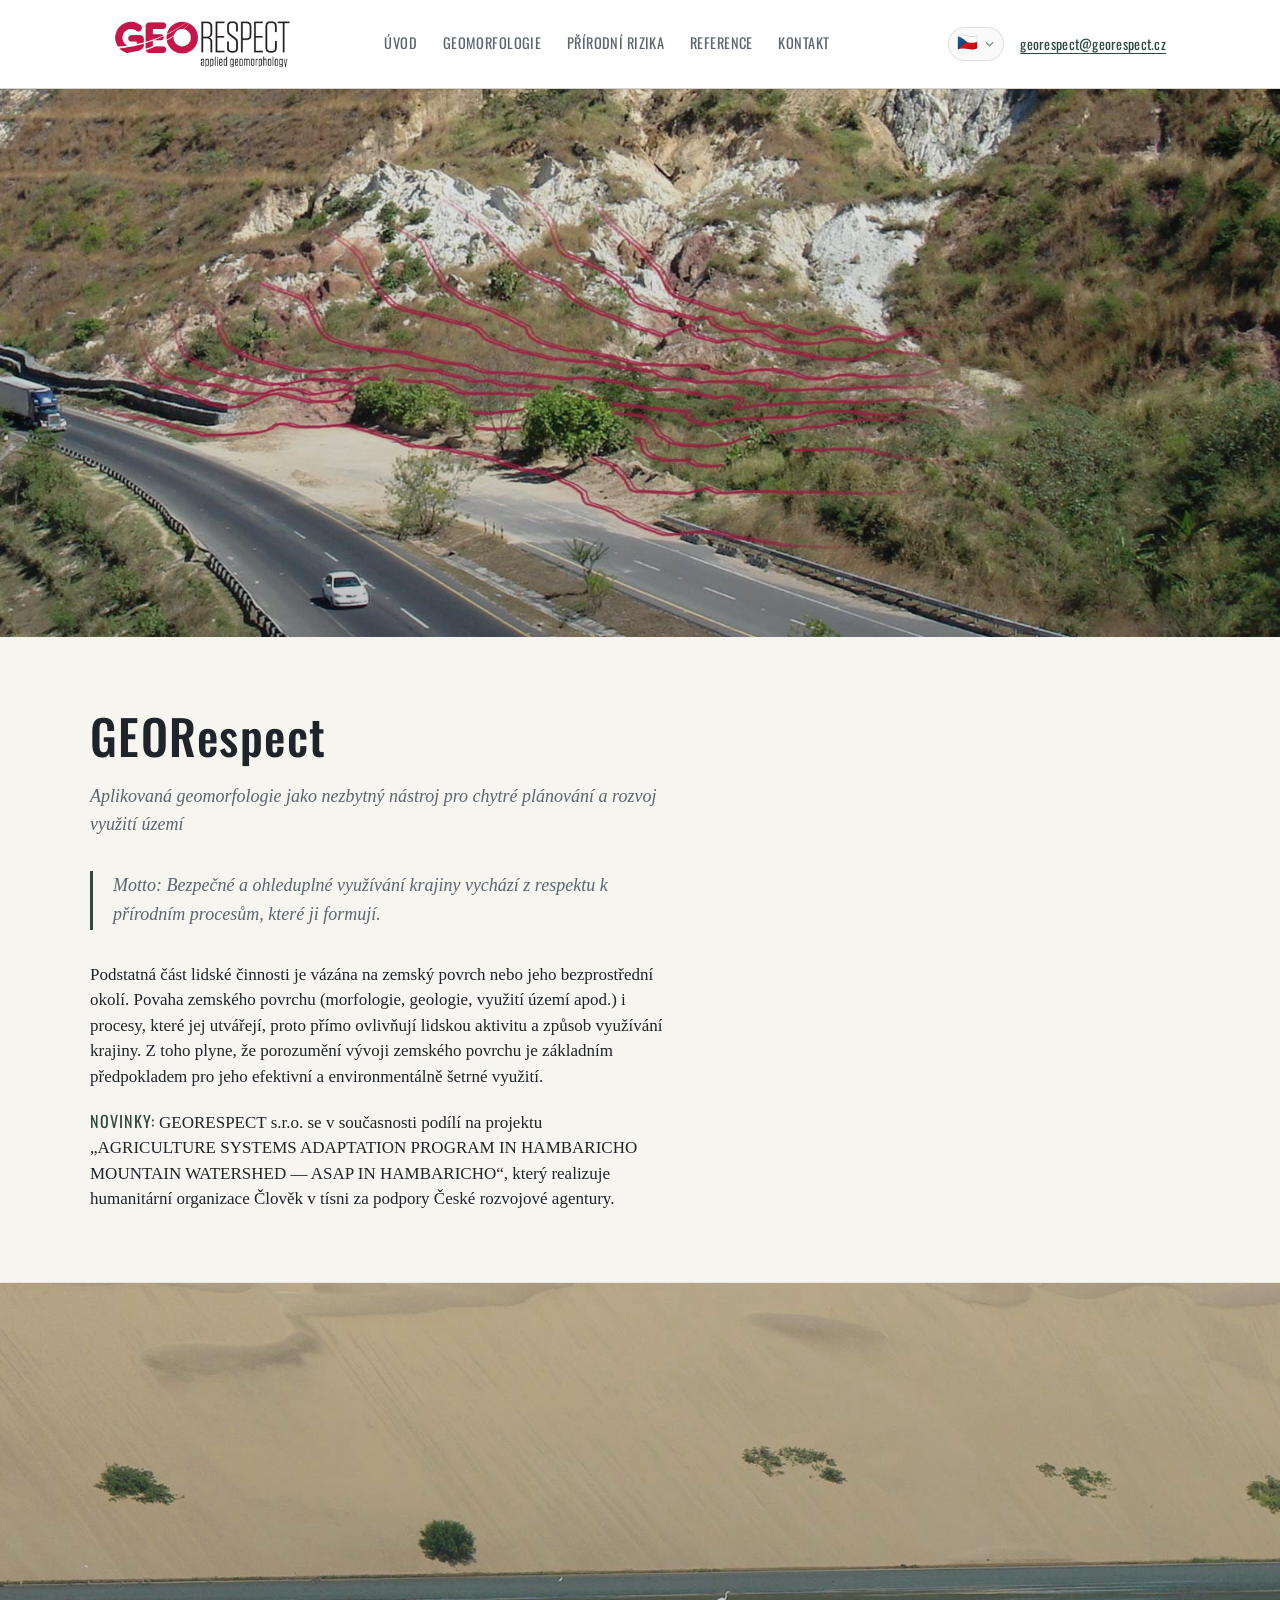
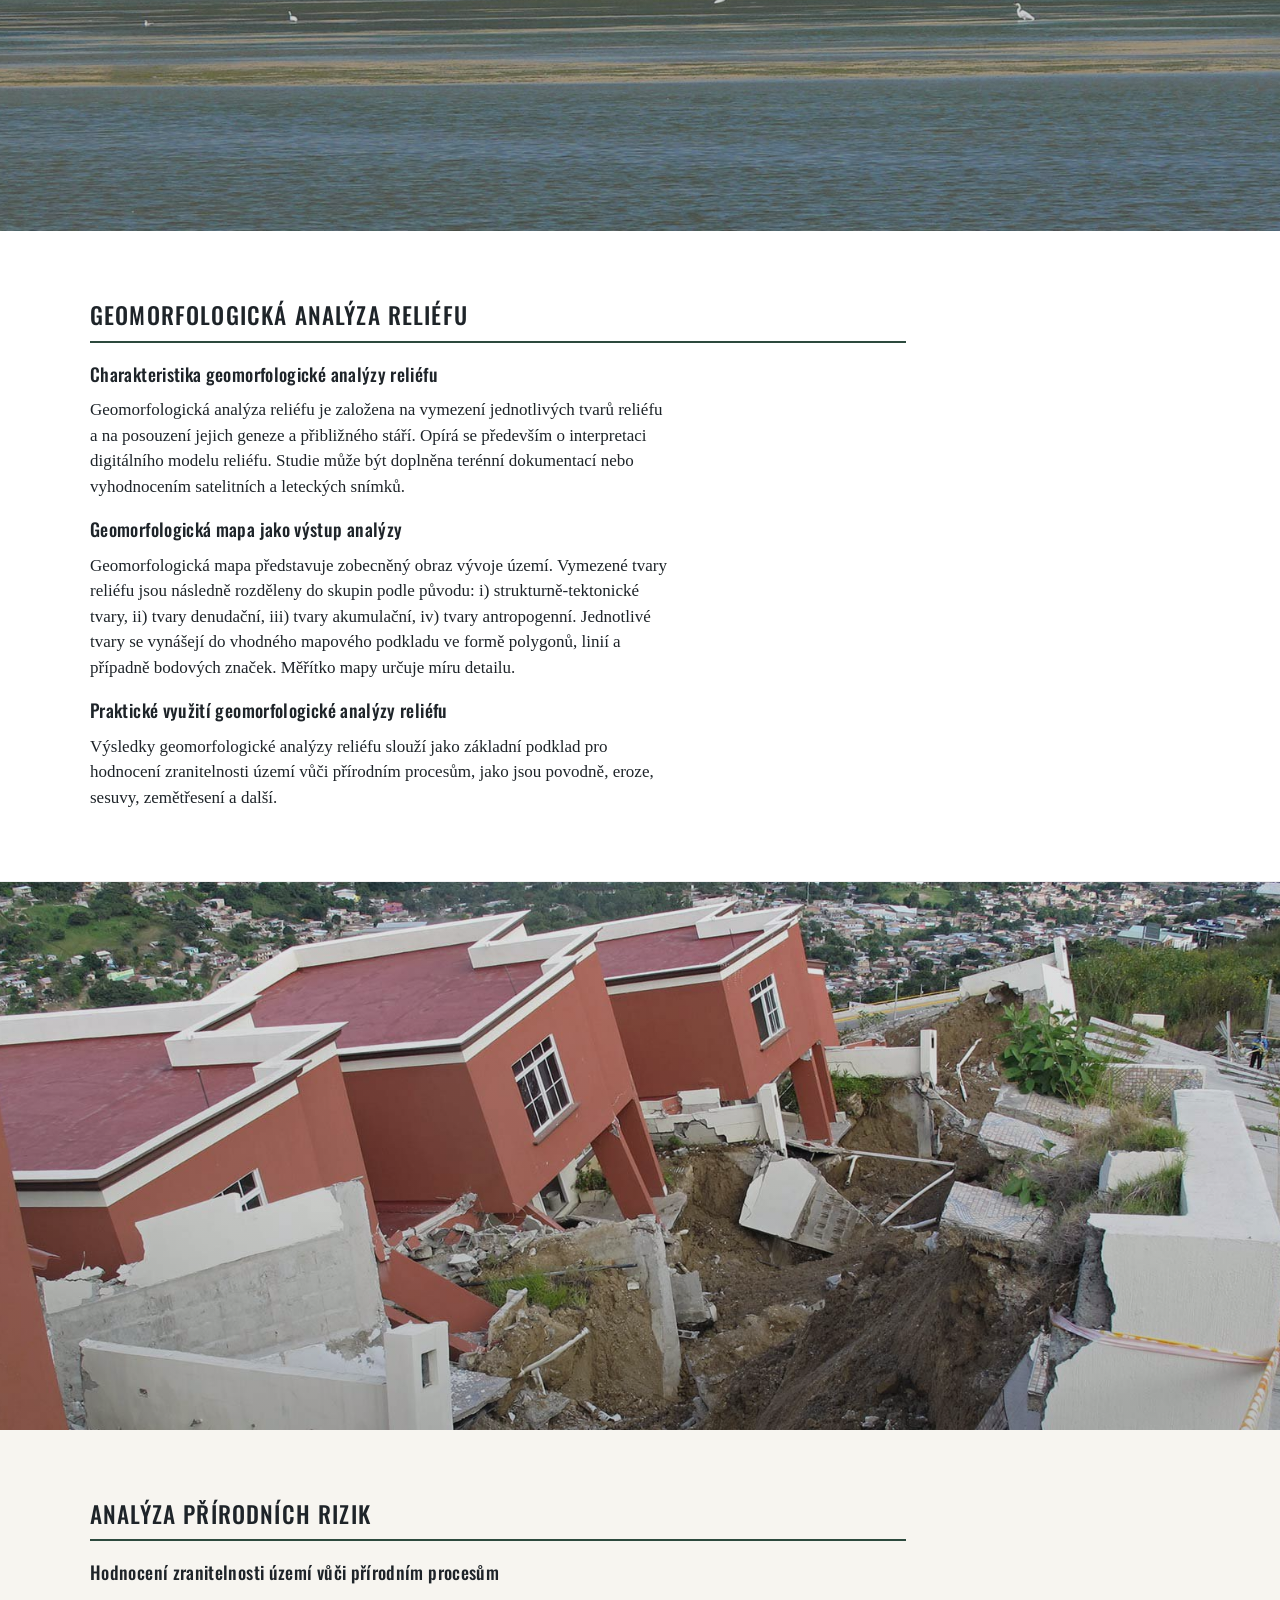
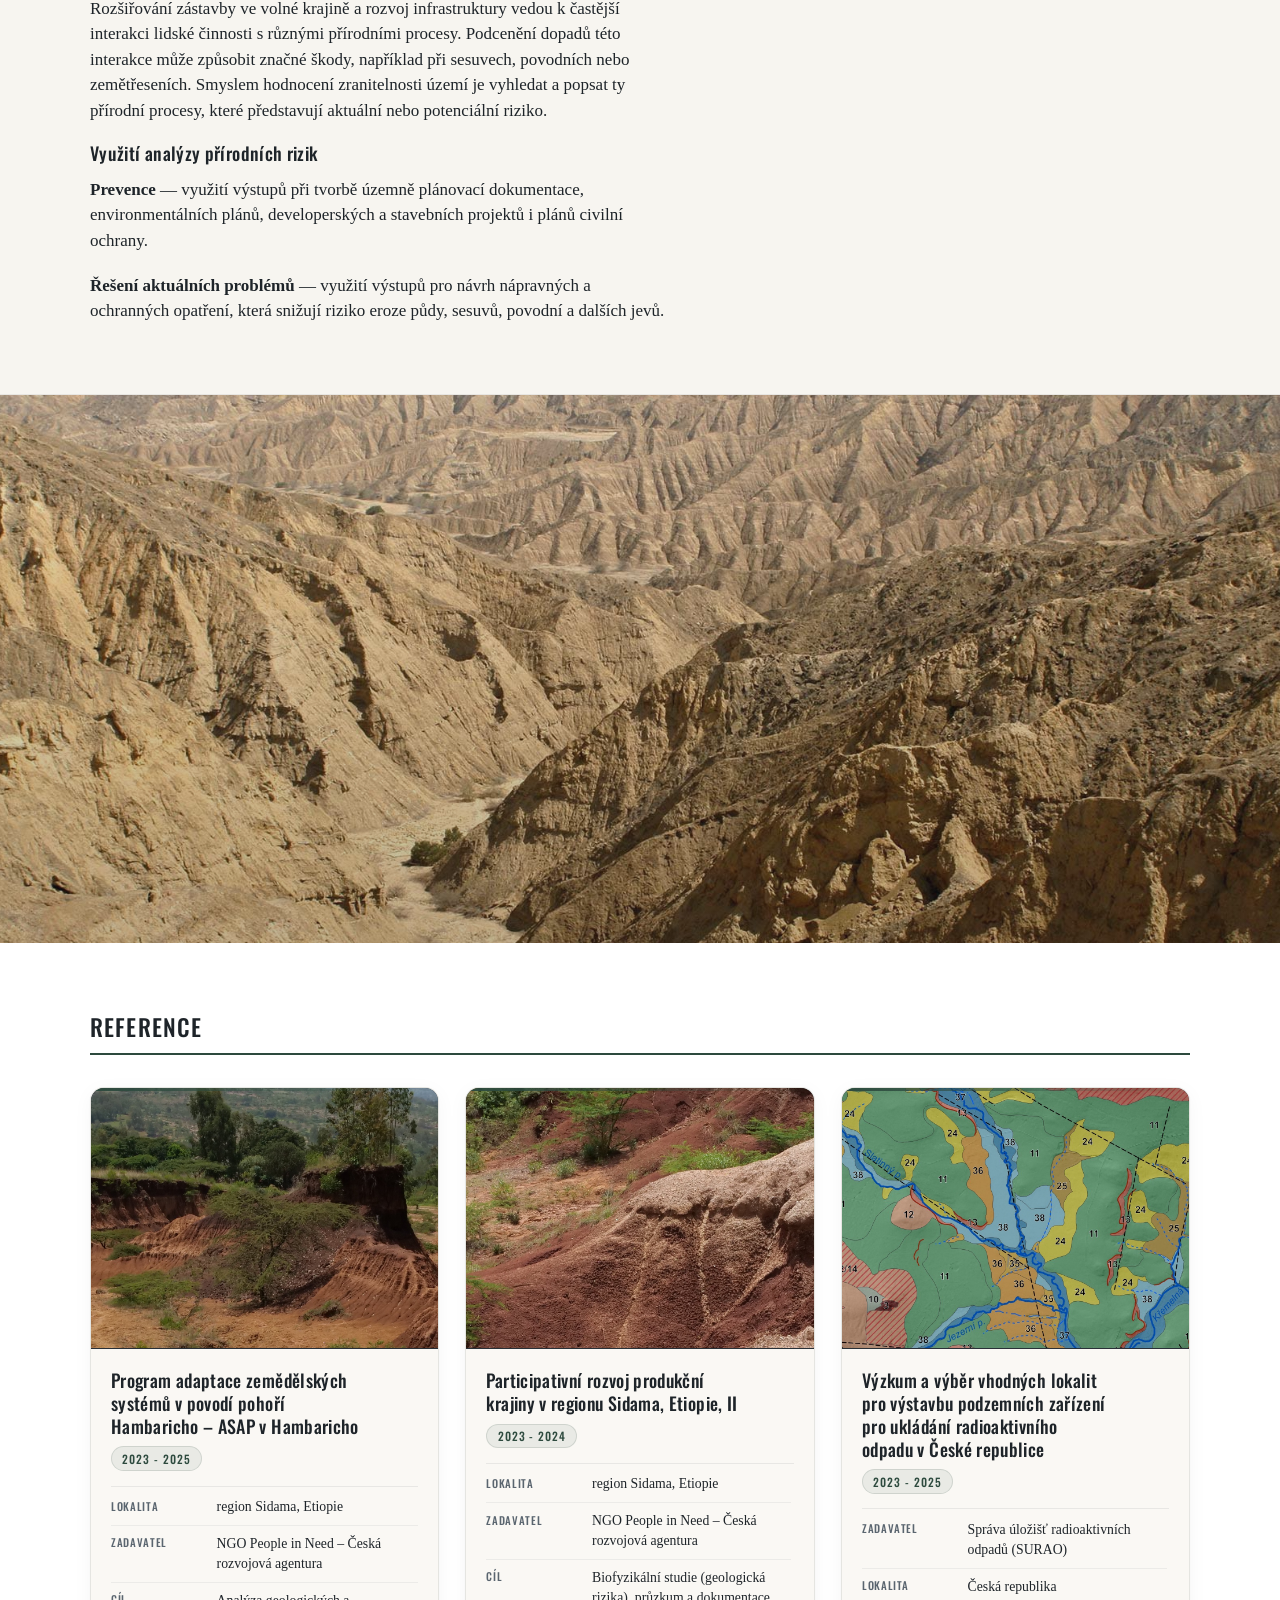
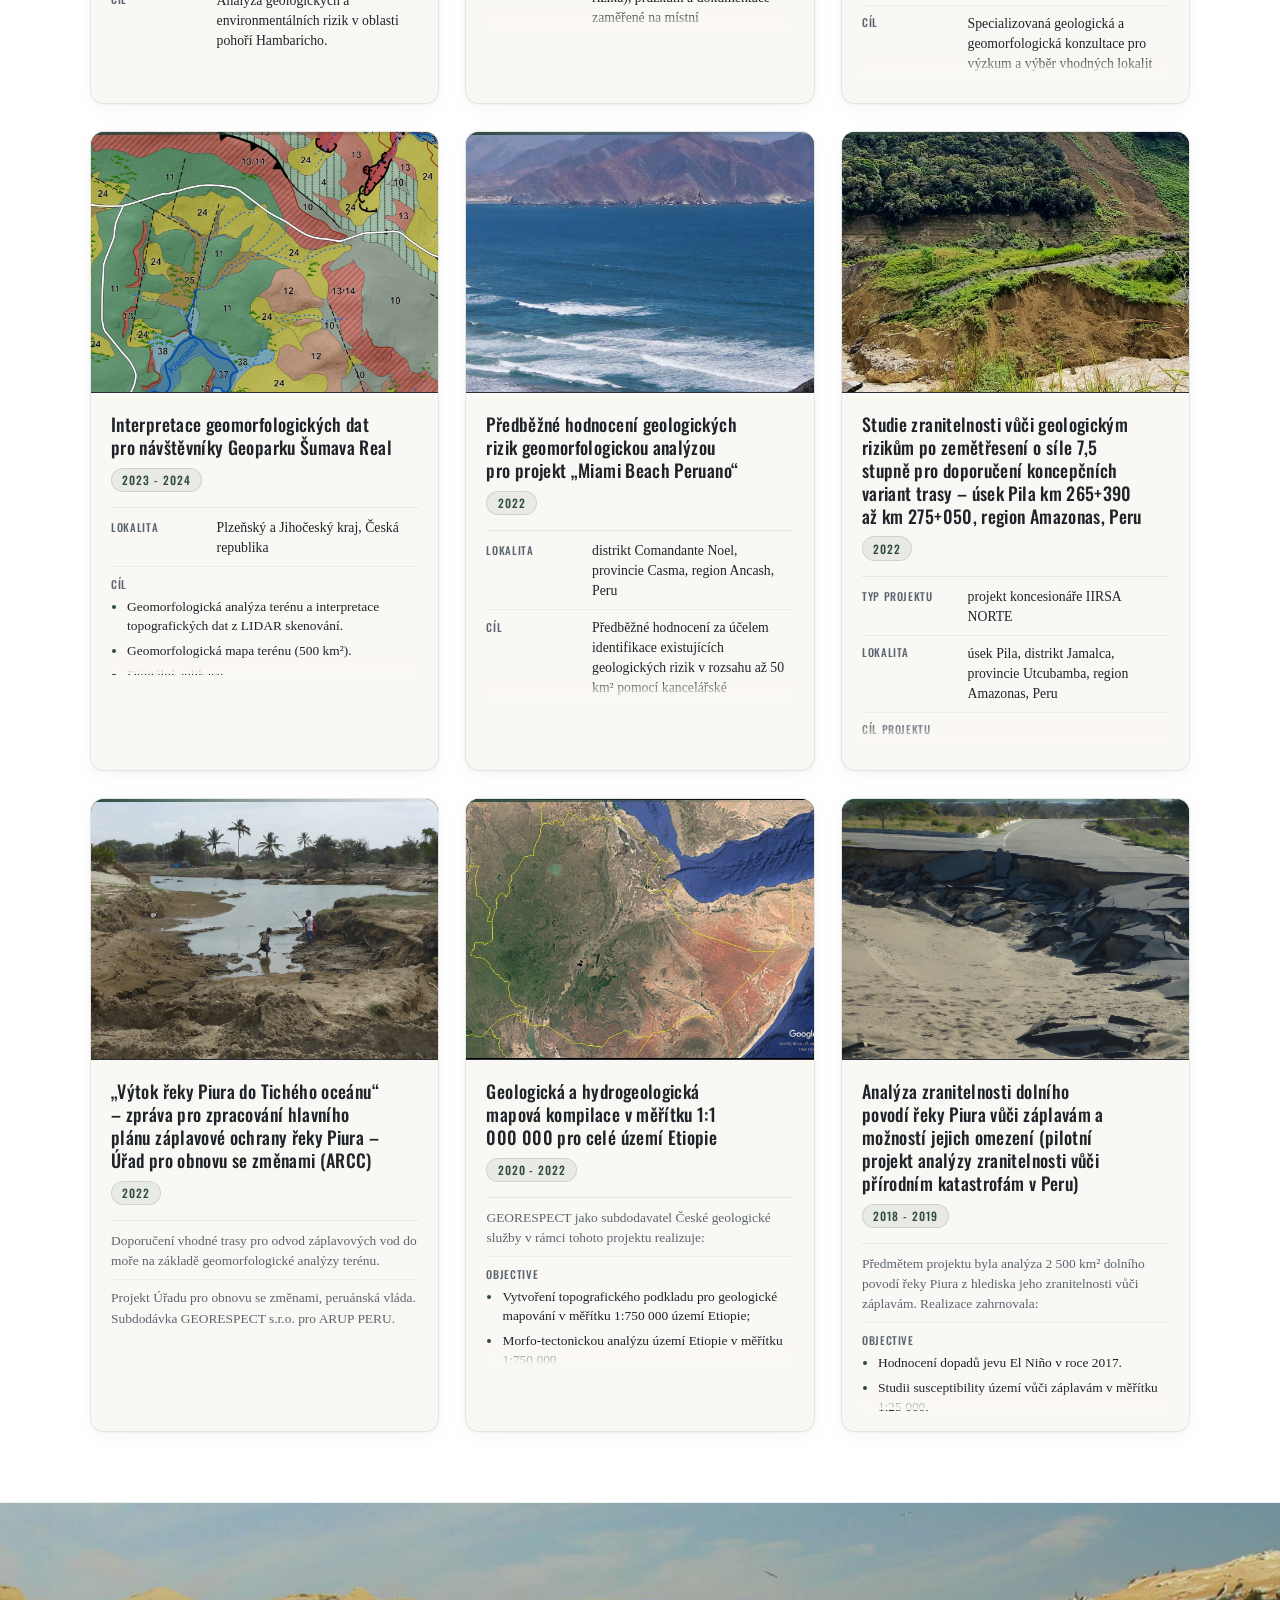
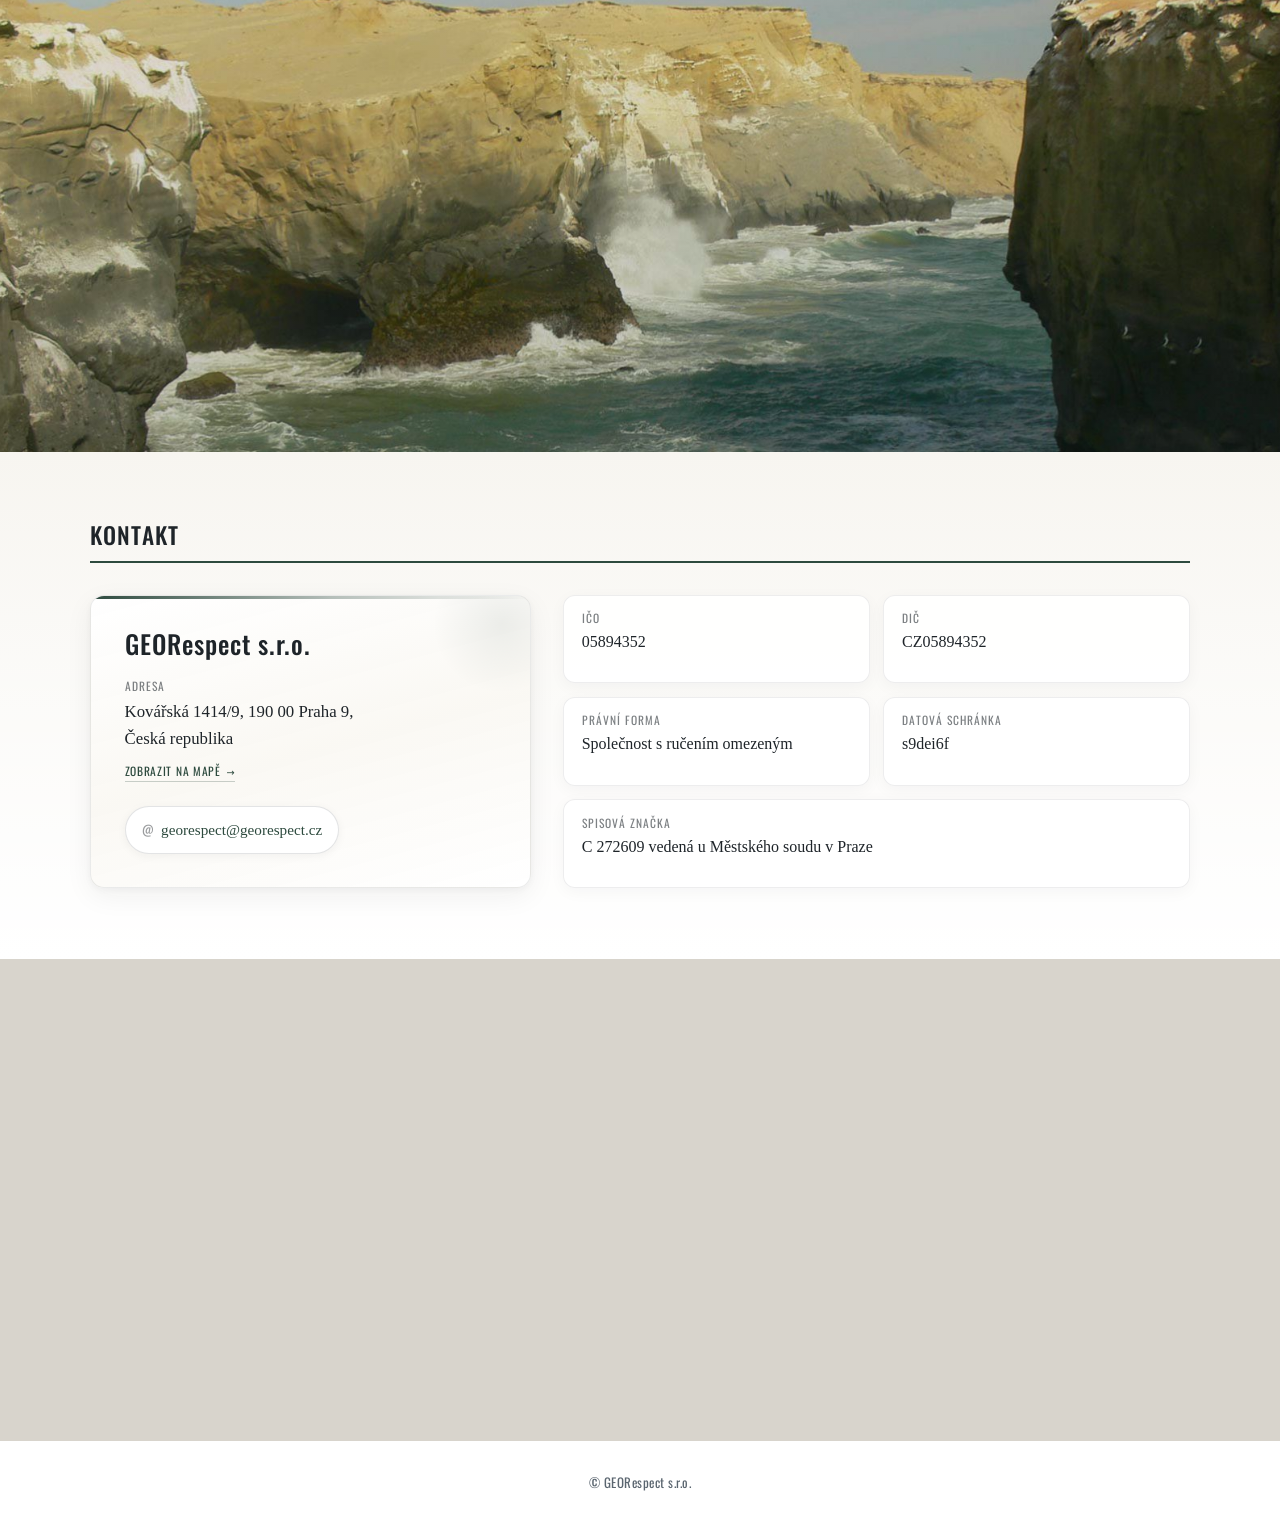
==== commit 0d330457: "Redesign contacts section and refine reference gallery cards. Contacts use a spotlight card plus reg" ====
--- a/cs/index.html
+++ b/cs/index.html
@@ -117,31 +117,46 @@
       <img src="../assets/images/galleries/1920x680_g10-slide5.jpg" width="1920" height="680" alt="">
     </figure>
 
-    <section class="section" id="contacts" aria-labelledby="heading-contacts">
-      <div class="section__inner">
+    <section class="section section--contacts" id="contacts" aria-labelledby="heading-contacts">
+      <div class="section__inner section__inner--contacts">
         <h2 id="heading-contacts">Kontakt</h2>
-        <dl class="contact-list">
-          <dt>Společnost</dt>
-          <dd>GEORespect s.r.o.</dd>
-          <dt>Adresa</dt>
-          <dd>Kovářská 1414/9, 190&nbsp;00 Praha 9, Česká republika</dd>
-          <dt>IČO</dt>
-          <dd>05894352</dd>
-          <dt>DIČ</dt>
-          <dd>CZ05894352</dd>
-          <dt>Právní forma</dt>
-          <dd>Společnost s ručením omezeným</dd>
-          <dt>Spisová značka</dt>
-          <dd>C 272609 vedená u Městského soudu v Praze</dd>
-          <dt>Datová schránka</dt>
-          <dd>s9dei6f</dd>
-          <dt>E-mail</dt>
-          <dd><a href="mailto:georespect@georespect.cz">georespect@georespect.cz</a></dd>
-        </dl>
+        <div class="contact-panel">
+          <article class="contact-spotlight" aria-label="Kontakt na společnost">
+            <p class="contact-spotlight__company">GEORespect s.r.o.</p>
+            <div class="contact-spotlight__block">
+              <p class="contact-spotlight__label">Adresa</p>
+              <address class="contact-spotlight__address">Kovářská 1414/9, 190&nbsp;00 Praha 9, Česká republika</address>
+              <a class="contact-spotlight__map" href="#map">Zobrazit na mapě</a>
+            </div>
+            <a class="contact-spotlight__email" href="mailto:georespect@georespect.cz">georespect@georespect.cz</a>
+          </article>
+          <dl class="contact-registry">
+            <div class="contact-registry__item">
+              <dt>IČO</dt>
+              <dd>05894352</dd>
+            </div>
+            <div class="contact-registry__item">
+              <dt>DIČ</dt>
+              <dd>CZ05894352</dd>
+            </div>
+            <div class="contact-registry__item">
+              <dt>Právní forma</dt>
+              <dd>Společnost s ručením omezeným</dd>
+            </div>
+            <div class="contact-registry__item">
+              <dt>Datová schránka</dt>
+              <dd>s9dei6f</dd>
+            </div>
+            <div class="contact-registry__item contact-registry__item--wide">
+              <dt>Spisová značka</dt>
+              <dd>C 272609 vedená u Městského soudu v Praze</dd>
+            </div>
+          </dl>
+        </div>
       </div>
     </section>
 
-    <div class="map-embed">
+    <div class="map-embed" id="map">
       <iframe title="Mapa umístění kanceláře GEORespect v Praze" src="https://www.google.com/maps/embed?pb=!1m18!1m12!1m3!1d8613.745265094734!2d14.670140556574882!3d50.06977543891898!2m3!1f0!2f0!3f0!3m2!1i1024!2i768!4f13.1!3m3!1m2!1s0x470b8caf518f5299%3A0xbde25b44167171e8!2zxb1sZWJza8OhIDE2MTksIDE5MCAxNiDDmmplemQgbmFkIExlc3k!5e0!3m2!1scs!2scz!4v1493242471732" height="500" loading="lazy" referrerpolicy="no-referrer-when-downgrade"></iframe>
     </div>
   </main>
--- a/assets/css/styles.css
+++ b/assets/css/styles.css
@@ -17,6 +17,7 @@
   --text-h3: 1.125rem;
   --text-h1: clamp(2.125rem, 4.2vw, 3rem);
   --leading-body: 1.75;
+  --leading-prose: 1.5;
   --leading-tight: 1.25;
   --leading-heading: 1.15;
   --space-xs: 0.375rem;
@@ -158,6 +159,7 @@
 p {
   margin: 0 0 1.125em;
   max-width: var(--prose-max);
+  line-height: var(--leading-prose);
 }
 
 p:last-child {
@@ -763,7 +765,8 @@
 
 /* Single page container: all sections (except full-bleed heroes/map) */
 .section__inner,
-.section__inner--references {
+.section__inner--references,
+.section__inner--contacts {
   box-sizing: border-box;
   width: 100%;
   max-width: var(--container-max);
@@ -771,12 +774,14 @@
 }
 
 .section__inner > :first-child,
-.section__inner--references > :first-child {
+.section__inner--references > :first-child,
+.section__inner--contacts > :first-child {
   margin-top: 0;
 }
 
 .section__inner > :last-child,
-.section__inner--references > :last-child {
+.section__inner--references > :last-child,
+.section__inner--contacts > :last-child {
   margin-bottom: 0;
 }
 
@@ -852,34 +857,23 @@
 
 /* ——— References (image-first gallery) ——— */
 .reference-gallery {
-  --ref-gap: clamp(0.95rem, 2.2vw, 1.6rem);
-  --ref-min: 16.5rem;
+  --ref-gap: clamp(1rem, 2.5vw, 1.65rem);
+  --ref-card-min: 17.5rem;
+  --ref-details-scroll-max: 10.5rem;
   display: grid;
+  grid-template-columns: repeat(auto-fill, minmax(min(100%, var(--ref-card-min)), 1fr));
+  gap: var(--ref-gap);
   width: 100%;
   max-width: none;
-  grid-template-columns: 1fr;
-  gap: var(--ref-gap);
   margin: var(--space-lg) 0 0;
   padding: 0;
   list-style: none;
   align-items: stretch;
 }
 
-@media (min-width: 42rem) {
-  .reference-gallery {
-    grid-template-columns: repeat(2, minmax(0, 1fr));
-  }
-}
-
 @media (min-width: 64rem) {
   .reference-gallery {
-    grid-template-columns: repeat(3, minmax(0, 1fr));
-  }
-}
-
-@media (min-width: 90rem) {
-  .reference-gallery {
-    grid-template-columns: repeat(4, minmax(0, 1fr));
+    --ref-card-min: 19.5rem;
   }
 }
 
@@ -894,6 +888,24 @@
   overflow: hidden;
   position: relative;
   isolation: isolate;
+  transition: box-shadow 0.25s var(--ease-premium), border-color 0.25s var(--ease-premium);
+}
+
+.ref-card::before {
+  content: "";
+  position: absolute;
+  inset: 0 auto auto 0;
+  width: 100%;
+  height: 3px;
+  background: linear-gradient(90deg, var(--color-accent) 0%, rgba(45, 74, 62, 0.35) 55%, transparent 100%);
+  z-index: 1;
+  pointer-events: none;
+}
+
+.ref-card:hover,
+.ref-card:focus-within {
+  border-color: rgba(45, 74, 62, 0.22);
+  box-shadow: 0 10px 32px rgba(var(--color-text-rgb), 0.08), 0 2px 8px rgba(var(--color-text-rgb), 0.04);
 }
 
 .section:nth-of-type(even) .ref-card {
@@ -945,60 +957,175 @@
 .ref-card__body {
   display: flex;
   flex-direction: column;
-  gap: 0.5rem;
-  padding: clamp(1rem, 2vw, 1.35rem);
+  gap: 0.75rem;
+  padding: clamp(1rem, 2vw, 1.25rem);
   min-height: 0;
   flex: 1 1 auto;
 }
 
+.ref-card__head {
+  display: flex;
+  flex-direction: column;
+  gap: 0.55rem;
+}
+
 .ref-card__title {
   margin: 0;
   font-family: var(--font-display);
   font-weight: 500;
   color: var(--color-text);
-  font-size: clamp(1.02rem, 0.7vw + 0.9rem, 1.18rem);
-  line-height: 1.25;
-  letter-spacing: 0.015em;
+  font-size: clamp(0.98rem, 0.55vw + 0.88rem, 1.12rem);
+  line-height: 1.28;
+  letter-spacing: 0.02em;
   text-transform: none;
   max-width: none;
-  display: -webkit-box;
-  -webkit-box-orient: vertical;
-  -webkit-line-clamp: 2;
-  overflow: hidden;
   text-wrap: balance;
 }
 
-.ref-card__tag {
+.ref-card__badge {
+  align-self: flex-start;
+  font-family: var(--font-display);
+  font-size: 0.72rem;
+  font-weight: 500;
+  line-height: 1;
+  letter-spacing: 0.08em;
+  text-transform: uppercase;
+  color: var(--color-accent);
+  background: rgba(45, 74, 62, 0.08);
+  border: 1px solid rgba(45, 74, 62, 0.14);
+  border-radius: 999px;
+  padding: 0.35rem 0.65rem;
+}
+
+.ref-card__details-scroll {
+  position: relative;
+  margin-top: 0.15rem;
+  padding-top: 0.65rem;
+  border-top: 1px solid rgba(var(--color-text-rgb), 0.08);
+}
+
+.ref-card__details-scroll--clip {
+  max-height: var(--ref-details-scroll-max);
+  overflow-y: auto;
+  overflow-x: hidden;
+  overscroll-behavior: contain;
+  padding-right: 0.15rem;
+  scrollbar-width: thin;
+  scrollbar-color: rgba(45, 74, 62, 0.35) transparent;
+}
+
+.ref-card__details-scroll--clip::-webkit-scrollbar {
+  width: 5px;
+}
+
+.ref-card__details-scroll--clip::-webkit-scrollbar-thumb {
+  background: rgba(45, 74, 62, 0.28);
+  border-radius: 999px;
+}
+
+.ref-card__details-scroll--clip.ref-card__details-scroll--fade::after {
+  content: "";
+  position: sticky;
+  bottom: 0;
+  display: block;
+  height: 1.25rem;
+  margin-top: -1.25rem;
+  background: linear-gradient(180deg, transparent, rgba(255, 255, 255, 0.96));
+  pointer-events: none;
+}
+
+.section:nth-of-type(even)
+  .ref-card__details-scroll--clip.ref-card__details-scroll--fade::after {
+  background: linear-gradient(180deg, transparent, rgba(250, 248, 243, 0.96));
+}
+
+.ref-details {
+  display: flex;
+  flex-direction: column;
   margin: 0;
-  font-family: var(--font-display);
-  font-size: 0.78rem;
-  line-height: 1.25;
+}
+
+.ref-detail {
+  display: grid;
+  grid-template-columns: minmax(4.75rem, 5.75rem) minmax(0, 1fr);
+  gap: 0.35rem 0.85rem;
+  padding: 0.5rem 0;
+  border-bottom: 1px solid rgba(var(--color-text-rgb), 0.06);
+}
+
+.ref-detail:last-child {
+  border-bottom: 0;
+  padding-bottom: 0;
+}
+
+.ref-detail:first-child {
+  padding-top: 0;
+}
+
+.ref-detail--list,
+.ref-detail--note {
+  grid-template-columns: 1fr;
+  gap: 0.35rem;
+}
+
+.ref-detail__label {
+  font-family: var(--font-display);
+  font-size: 0.68rem;
+  font-weight: 500;
   letter-spacing: 0.06em;
   text-transform: uppercase;
   color: var(--color-muted);
-  display: -webkit-box;
-  -webkit-box-orient: vertical;
-  -webkit-line-clamp: 1;
-  overflow: hidden;
-}
-
-.ref-card__year {
-  margin-top: auto;
-  font-family: var(--font-display);
-  font-size: 0.78rem;
-  line-height: 1.15;
-  letter-spacing: 0.06em;
-  color: rgba(var(--color-text-rgb), 0.58);
-  text-transform: uppercase;
+  line-height: 1.35;
+  padding-top: 0.1rem;
+}
+
+.ref-detail__value {
+  font-size: 0.86rem;
+  line-height: 1.45;
+  color: var(--color-text);
+}
+
+.ref-detail--note .ref-detail__value {
+  color: var(--color-muted);
+  font-size: 0.84rem;
+  line-height: 1.5;
+}
+
+.ref-detail__list {
+  margin: 0;
+  padding: 0 0 0 1rem;
+  list-style: disc;
+}
+
+.ref-detail__list li {
+  margin: 0 0 0.35rem;
+  padding: 0;
+  font-size: 0.84rem;
+  line-height: 1.42;
+  color: var(--color-text);
+}
+
+.ref-detail__list li::marker {
+  color: var(--color-accent);
+}
+
+.ref-detail__list li:last-child {
+  margin-bottom: 0;
 }
 
 @media (max-width: 40rem) {
   .reference-gallery {
     margin-top: var(--space-lg);
+    --ref-card-min: 100%;
   }
 
   .ref-card {
     border-radius: 12px;
+  }
+
+  .ref-detail {
+    grid-template-columns: 1fr;
+    gap: 0.2rem;
   }
 }
 
@@ -1142,24 +1269,252 @@
 }
 
 /* ——— Contact ——— */
-.contact-list {
+.section--contacts {
+  background: linear-gradient(
+    180deg,
+    var(--color-bg) 0%,
+    rgba(255, 255, 255, 0.55) 45%,
+    var(--color-surface) 100%
+  );
+}
+
+.section__inner--contacts > h2 {
+  max-width: none;
+}
+
+.contact-panel {
+  display: grid;
+  gap: clamp(1.15rem, 2.5vw, 1.75rem);
+  margin-top: var(--space-lg);
+  width: 100%;
+}
+
+@media (min-width: 56rem) {
+  .contact-panel {
+    grid-template-columns: minmax(15.5rem, 0.95fr) minmax(0, 1.35fr);
+    align-items: stretch;
+    gap: clamp(1.25rem, 2.5vw, 2rem);
+  }
+}
+
+.contact-spotlight {
+  position: relative;
+  display: flex;
+  flex-direction: column;
+  gap: var(--space-md);
+  min-height: 100%;
+  padding: clamp(1.35rem, 3vw, 2.1rem);
+  background: linear-gradient(
+    165deg,
+    rgba(255, 255, 255, 0.98) 0%,
+    rgba(250, 248, 243, 0.96) 52%,
+    rgba(255, 255, 255, 0.92) 100%
+  );
+  border: 1px solid rgba(var(--color-text-rgb), 0.09);
+  border-radius: var(--radius-card);
+  box-shadow: 0 8px 28px rgba(var(--color-text-rgb), 0.06),
+    0 2px 6px rgba(var(--color-text-rgb), 0.04);
+  overflow: hidden;
+  isolation: isolate;
+}
+
+.contact-spotlight::before {
+  content: "";
+  position: absolute;
+  inset: 0 auto auto 0;
+  width: 100%;
+  height: 3px;
+  background: linear-gradient(
+    90deg,
+    var(--color-accent) 0%,
+    rgba(45, 74, 62, 0.35) 55%,
+    transparent 100%
+  );
+  pointer-events: none;
+}
+
+.contact-spotlight::after {
+  content: "";
+  position: absolute;
+  right: -2.75rem;
+  top: -2.75rem;
+  width: 9rem;
+  height: 9rem;
+  border-radius: 50%;
+  background: radial-gradient(
+    circle,
+    rgba(45, 74, 62, 0.08) 0%,
+    transparent 68%
+  );
+  pointer-events: none;
+}
+
+.contact-spotlight__company {
+  margin: 0;
+  font-family: var(--font-display);
+  font-size: clamp(1.3rem, 2.4vw, 1.6rem);
+  font-weight: 500;
+  letter-spacing: 0.04em;
+  line-height: var(--leading-heading);
+  color: var(--color-text);
+}
+
+.contact-spotlight__block {
+  flex: 1;
+}
+
+.contact-spotlight__label {
+  margin: 0 0 0.4rem;
+  font-family: var(--font-display);
+  font-size: 0.72rem;
+  text-transform: uppercase;
+  letter-spacing: 0.09em;
+  color: rgba(var(--color-text-rgb), 0.58);
+  line-height: 1.25;
+}
+
+.contact-spotlight__address {
+  margin: 0;
+  font-style: normal;
+  font-size: 1.05rem;
+  line-height: 1.6;
+  max-width: 30ch;
+  color: var(--color-text);
+}
+
+.contact-spotlight__map {
+  display: inline-flex;
+  align-items: center;
+  gap: 0.35rem;
+  margin-top: 0.5rem;
+  font-family: var(--font-display);
+  font-size: 0.72rem;
+  letter-spacing: 0.06em;
+  text-transform: uppercase;
+  text-decoration: none;
+  color: var(--color-accent);
+  border-bottom: 1px solid rgba(45, 74, 62, 0.25);
+  transition: color 0.22s var(--ease-premium), border-color 0.22s var(--ease-premium);
+}
+
+.contact-spotlight__map::after {
+  content: "→";
+  font-size: 0.85em;
+  transition: transform 0.22s var(--ease-premium);
+}
+
+.contact-spotlight__map:hover,
+.contact-spotlight__map:focus-visible {
+  color: var(--color-accent-hover);
+  border-bottom-color: rgba(45, 74, 62, 0.45);
+  outline: none;
+}
+
+@media (prefers-reduced-motion: no-preference) {
+  .contact-spotlight__map:hover::after,
+  .contact-spotlight__map:focus-visible::after {
+    transform: translateX(2px);
+  }
+}
+
+.contact-spotlight__email {
+  align-self: flex-start;
+  display: inline-flex;
+  align-items: center;
+  gap: 0.45rem;
+  margin-top: auto;
+  padding: 0.6rem 1rem;
+  border-radius: 999px;
+  border: 1px solid rgba(var(--color-text-rgb), 0.12);
+  background: var(--color-surface);
+  font-size: 0.95rem;
+  font-family: var(--font-body);
+  color: var(--color-accent);
+  text-decoration: none;
+  box-shadow: 0 2px 10px rgba(var(--color-text-rgb), 0.05);
+  transition: border-color 0.22s var(--ease-premium), box-shadow 0.22s var(--ease-premium),
+    color 0.22s var(--ease-premium), transform 0.22s var(--ease-premium);
+}
+
+.contact-spotlight__email::before {
+  content: "@";
+  font-family: var(--font-display);
+  font-size: 0.8rem;
+  letter-spacing: 0.02em;
+  color: rgba(var(--color-text-rgb), 0.45);
+}
+
+.contact-spotlight__email:hover,
+.contact-spotlight__email:focus-visible {
+  border-color: rgba(45, 74, 62, 0.28);
+  color: var(--color-accent-hover);
+  box-shadow: 0 4px 16px rgba(var(--color-text-rgb), 0.08);
+  outline: none;
+}
+
+@media (prefers-reduced-motion: no-preference) {
+  .contact-spotlight__email:hover,
+  .contact-spotlight__email:focus-visible {
+    transform: translateY(-1px);
+  }
+}
+
+.contact-registry {
   display: grid;
   grid-template-columns: 1fr;
-  gap: 1.15rem;
-  margin: var(--space-lg) 0 0;
-  max-width: 48rem;
-  padding: clamp(1.25rem, 3vw, 2rem);
-  background: rgba(255, 255, 255, 0.72);
+  gap: 0.8rem;
+  margin: 0;
+  padding: 0;
+}
+
+@media (min-width: 36rem) {
+  .contact-registry {
+    grid-template-columns: repeat(2, minmax(0, 1fr));
+    gap: 0.85rem;
+  }
+}
+
+.contact-registry__item {
+  display: flex;
+  flex-direction: column;
+  gap: 0.3rem;
+  margin: 0;
+  padding: 0.95rem 1.1rem;
+  background: rgba(255, 255, 255, 0.88);
   border: 1px solid rgba(var(--color-text-rgb), 0.08);
-  border-radius: 18px;
-  box-shadow: 0 18px 55px rgba(var(--color-text-rgb), 0.06);
+  border-radius: 12px;
+  box-shadow: 0 4px 16px rgba(var(--color-text-rgb), 0.04);
+  transition: border-color 0.22s var(--ease-premium), box-shadow 0.22s var(--ease-premium);
+}
+
+.contact-registry__item--wide {
+  grid-column: 1 / -1;
 }
 
 @media (min-width: 56rem) {
-  .contact-list {
-    grid-template-columns: 1fr 1fr;
-    column-gap: clamp(1.5rem, 4vw, 3rem);
-    row-gap: 1.2rem;
+  .contact-registry__item--wide {
+    grid-column: span 2;
+  }
+}
+
+@media (hover: hover) {
+  .contact-registry__item:hover {
+    border-color: rgba(45, 74, 62, 0.18);
+    box-shadow: 0 6px 20px rgba(var(--color-text-rgb), 0.06);
+  }
+}
+
+@media (max-width: 40rem) {
+  .contact-panel {
+    margin-top: var(--space-md);
+  }
+
+  .contact-spotlight {
+    padding: 1.2rem 1.15rem;
+  }
+
+  .contact-registry__item {
+    padding: 0.85rem 1rem;
   }
 }
 
@@ -1216,7 +1571,7 @@
   }
 }
 
-.contact-list dt {
+.contact-registry dt {
   margin: 0;
   font-family: var(--font-display);
   font-size: 0.72rem;
@@ -1226,43 +1581,13 @@
   line-height: 1.25;
 }
 
-.contact-list dd {
+.contact-registry dd {
   margin: 0;
   padding: 0;
-  line-height: 1.55;
-  font-size: 1.02rem;
+  line-height: 1.5;
+  font-size: 1rem;
   color: var(--color-text);
   font-variant-numeric: tabular-nums;
-}
-
-.contact-list dd a {
-  text-decoration: none;
-  border-bottom: 1px solid rgba(var(--color-text-rgb), 0.18);
-  transition: border-color 0.22s var(--ease-premium), color 0.22s var(--ease-premium);
-}
-
-.contact-list dd a[href^="mailto"] {
-  display: inline-flex;
-  align-items: center;
-  gap: 0.5rem;
-  padding: 0.45rem 0.75rem;
-  border-radius: 999px;
-  border: 1px solid rgba(var(--color-text-rgb), 0.12);
-  background: rgba(var(--color-text-rgb), 0.03);
-  letter-spacing: 0.01em;
-}
-
-.contact-list dd a[href^="mailto"]:hover,
-.contact-list dd a[href^="mailto"]:focus-visible {
-  border-color: rgba(var(--color-text-rgb), 0.18);
-  background: rgba(var(--color-text-rgb), 0.05);
-}
-
-.contact-list dd a:hover,
-.contact-list dd a:focus-visible {
-  border-bottom-color: rgba(var(--color-text-rgb), 0.4);
-  color: var(--color-accent);
-  outline: none;
 }
 
 /* ——— Map ——— */
@@ -1270,6 +1595,7 @@
   width: 100%;
   background: var(--color-border);
   border-top: 1px solid var(--color-border);
+  scroll-margin-top: 5.5rem;
 }
 
 .map-embed iframe {
